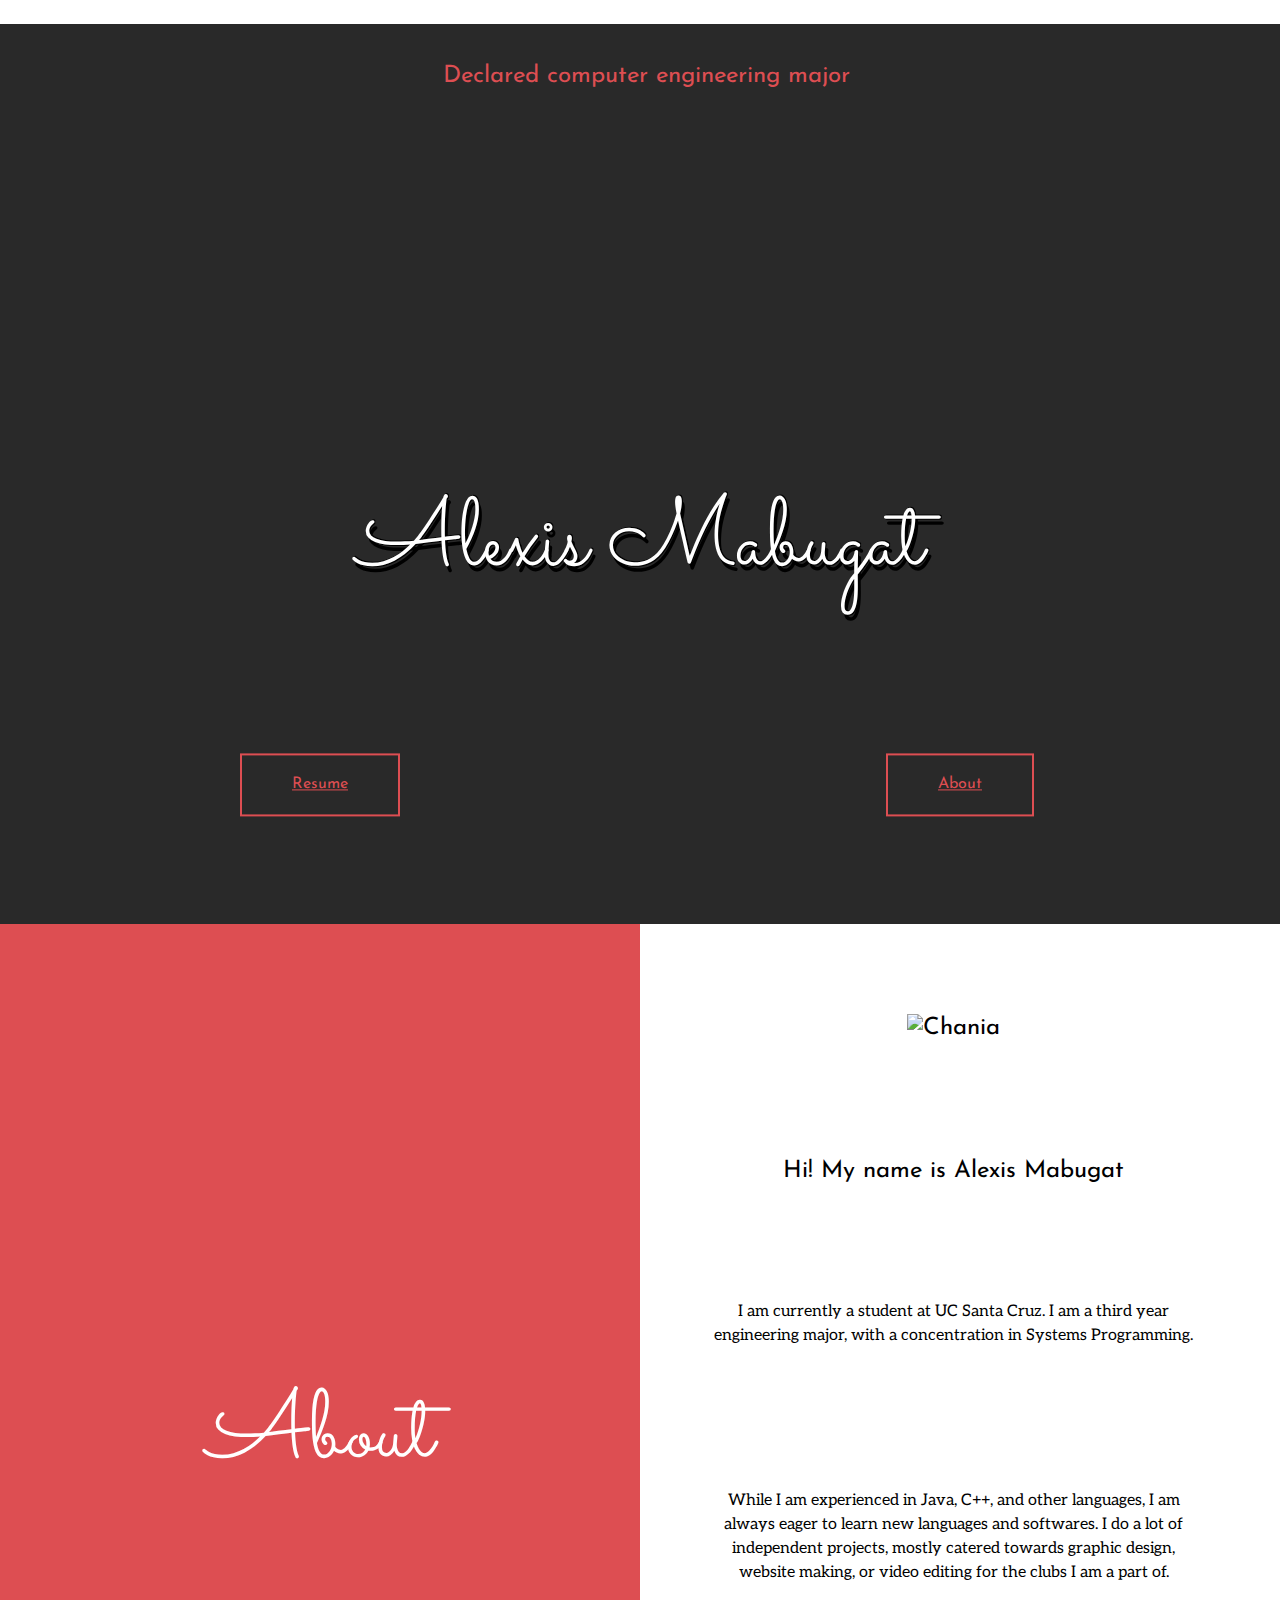
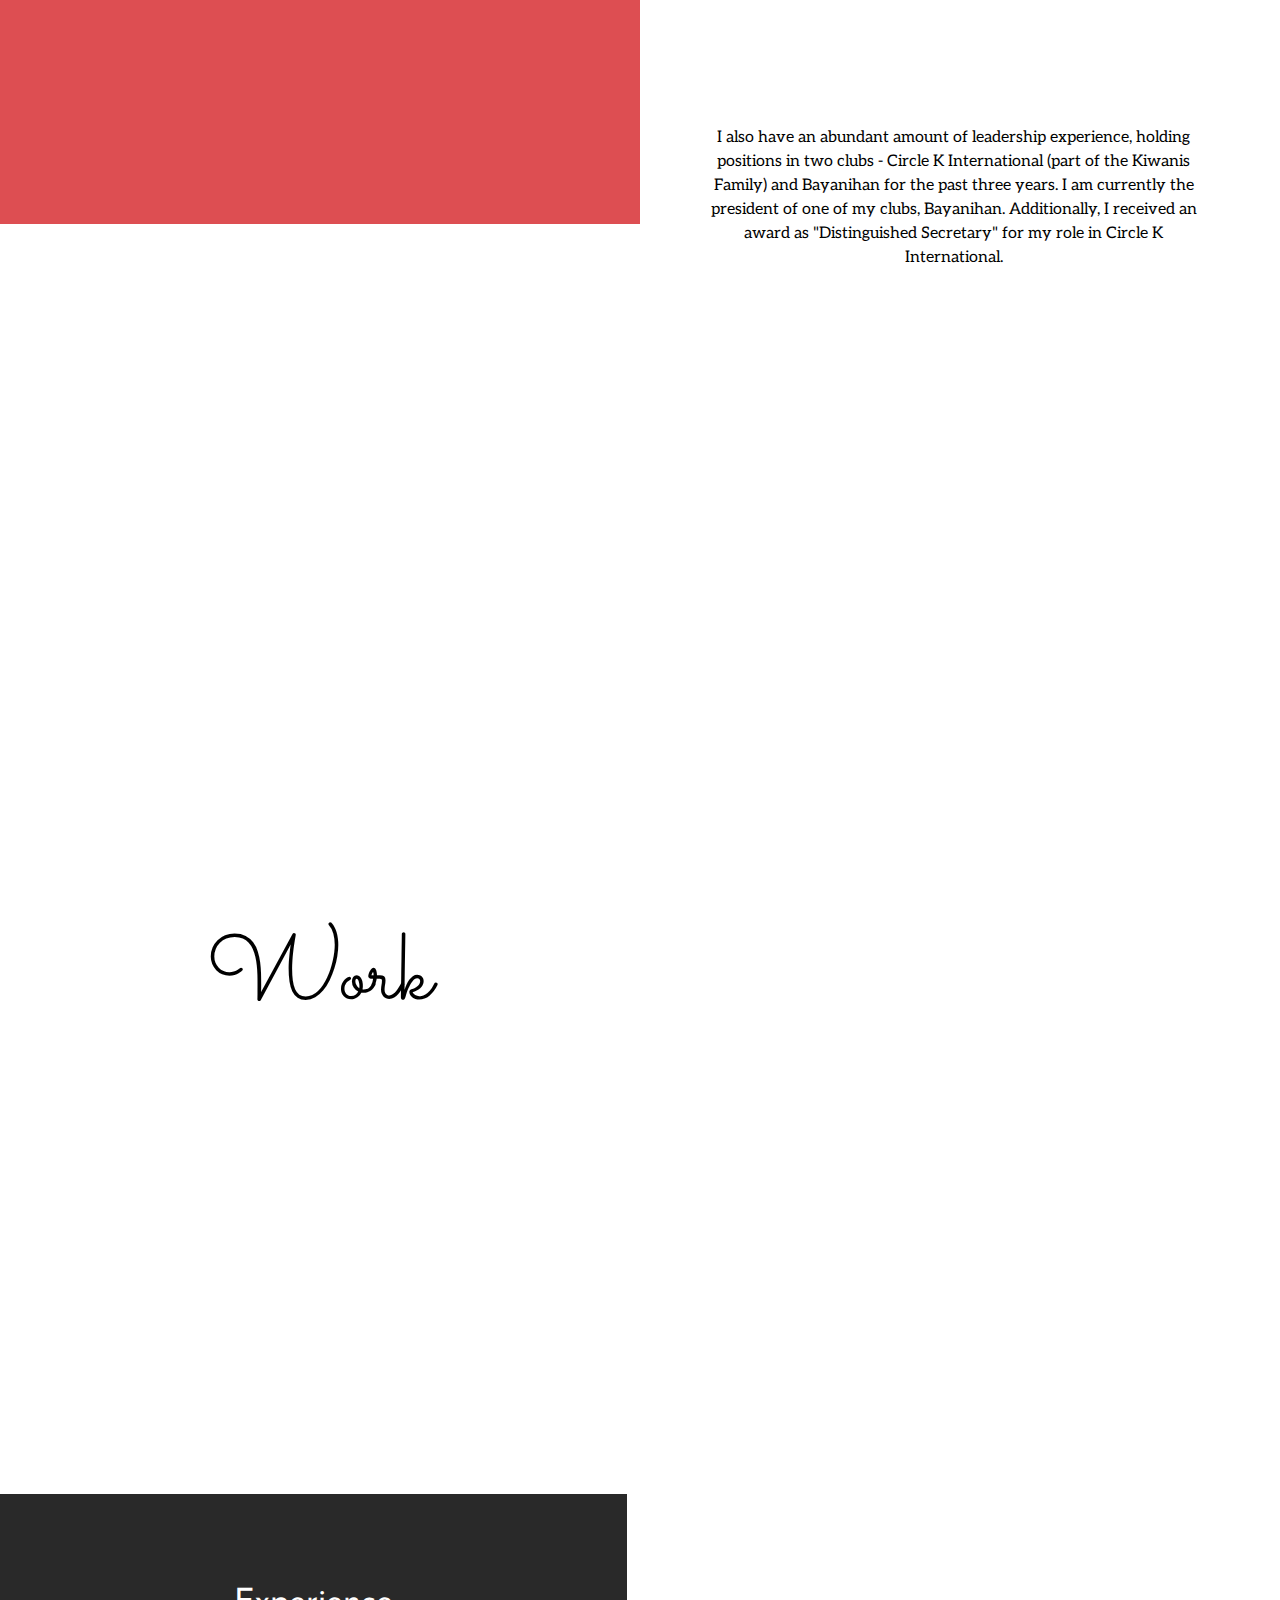
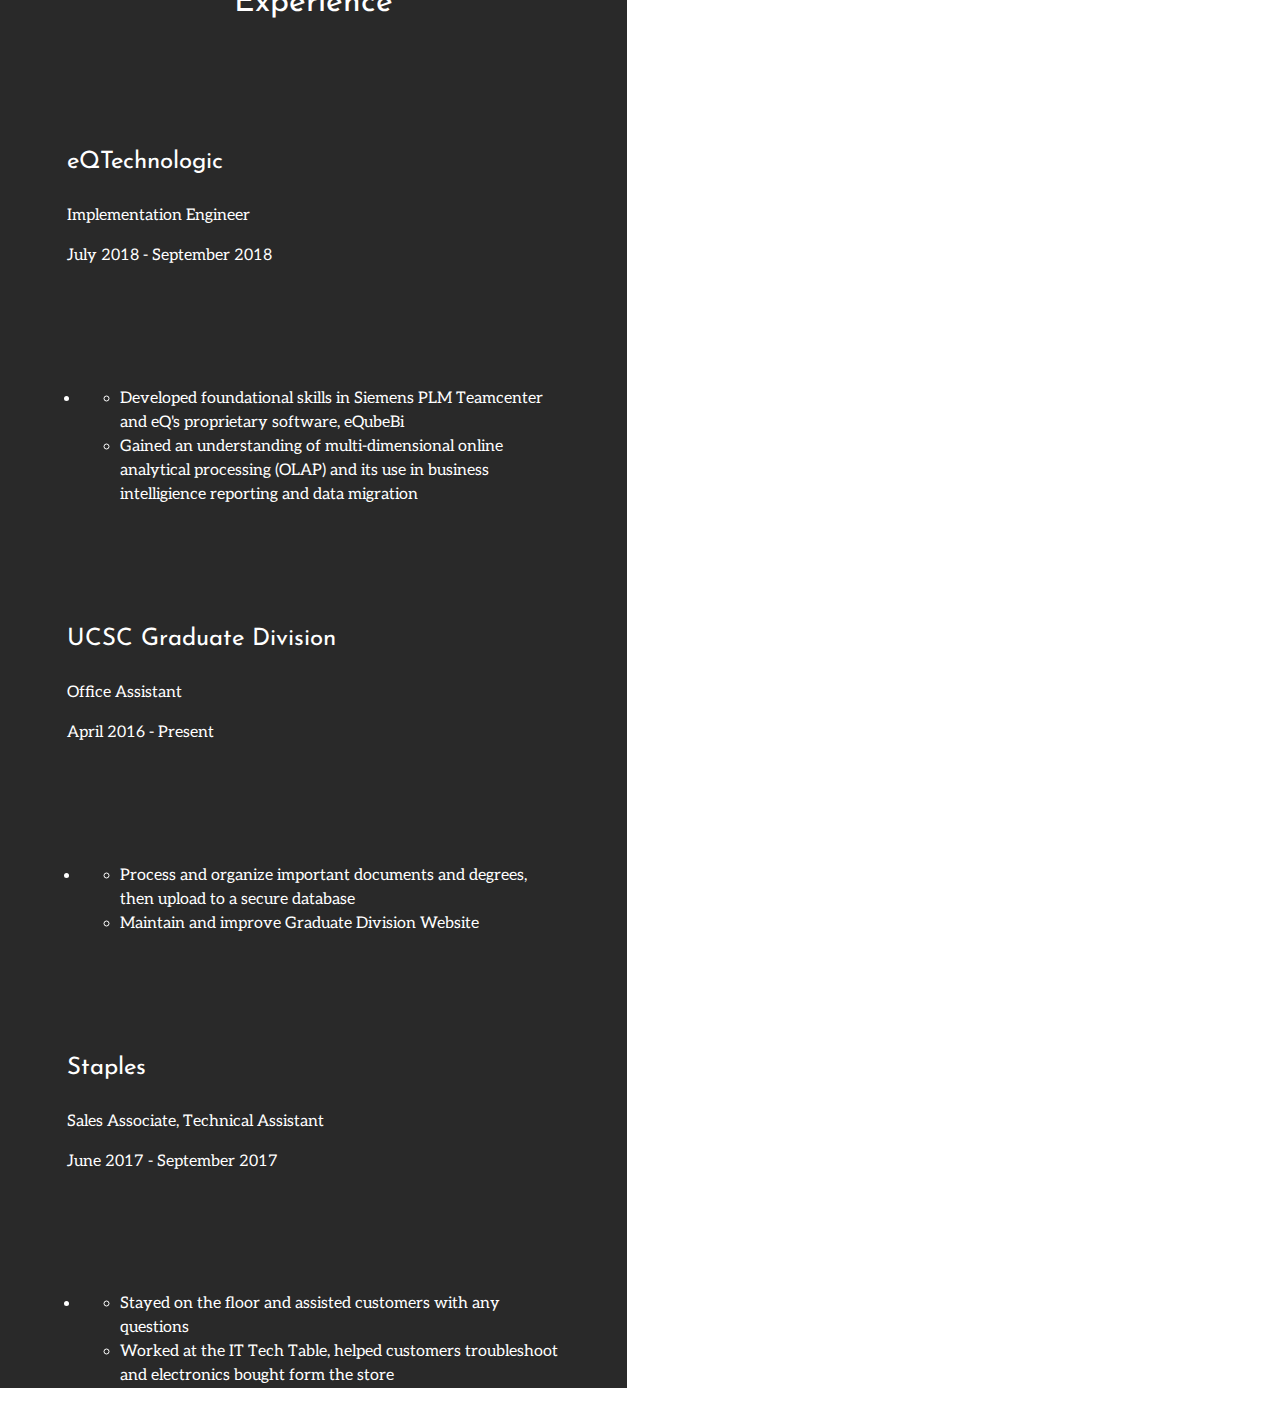
==== index.html @ 1d9c377d "Work Section" ====
<!DOCTYPE html>
<html lang="en">
    
    <head>
        <title>Alexis Mabugat</title>
        <meta charset="utf-8">
        <meta name="viewport" content="width=device-width, initial-scale=1">
        
<!--Bootstrap CDN        -->
        <link rel="stylesheet" href="https://maxcdn.bootstrapcdn.com/bootstrap/4.0.0-beta.2/css/bootstrap.min.css" integrity="sha384-PsH8R72JQ3SOdhVi3uxftmaW6Vc51MKb0q5P2rRUpPvrszuE4W1povHYgTpBfshb" crossorigin="anonymous">
        
        <link rel = "stylesheet" type = "text/css" href="stylesheet.css">
        
        <script src="https://maxcdn.bootstrapcdn.com/bootstrap/4.0.0-beta.2/js/bootstrap.min.js" integrity="sha384-alpBpkh1PFOepccYVYDB4do5UnbKysX5WZXm3XxPqe5iKTfUKjNkCk9SaVuEZflJ" crossorigin="anonymous"></script>
        
    </head>
    
    <body>
  
<!--HEADER-->
    <section class = "landing">
        <div id = "header">
            <p id = "nameTitle">Alexis Mabugat</p>
            <p id = "titleSubtext"> Declared computer engineering major </p>
        </div>
         
        <div class="container">
            <div class="row">
              <div class="fix1">
                <a href="#" class="button" id="button-4">Resume</a>
              </div>
              <div class="fix2">
                <a href="#" class="button" id="button-4">About</a>
              </div>
            </div>   
        </div>    
    </section>
        
<!--ABOUT SECTION-->
        
        <div class="wrapper cf">
            <div class = "row">
                <div class = "column-md-6 sidebar">
                    <p id = "aboutText">About</p>
                </div>
                <div class = "column-md-6 content">
                    <div class = "row" style = "text-align: center">
                        <div class = "col-xs-12">
                            <img class="img-fluid" src="https://www.cesarsway.com/sites/newcesarsway/files/styles/large_article_preview/public/Natural-Dog-Law-2-To-dogs%2C-energy-is-everything.jpg?itok=Z-ujUOUr" id = "aboutLine" alt="Chania">
                            <p id = "aboutLine">Hi! My name is Alexis Mabugat</p>
                            <p id = "aboutDesc">I am currently a student at UC Santa Cruz. I am a third year engineering major, with a concentration in Systems Programming. 
                            </p>
                            <br>
                            <p id = "aboutDesc"> While I am experienced in Java, C++, and other languages, I am always eager to learn new languages and softwares. I do a lot of independent projects, mostly catered towards graphic design, website making, or video editing for the clubs I am a part of.</p>
                            <br>
                            <p id = "aboutDesc" style = "padding-bottom: 20vh;"> I also have an abundant amount of leadership experience, holding positions in two clubs - Circle K International (part of the Kiwanis Family) and Bayanihan for the past three years. I am currently the president of one of my clubs, Bayanihan. Additionally, I received an award as "Distinguished Secretary" for my role in  Circle K International.
                        </div>        
                    
                    </div>
                </div>
            
            </div>
    </div>
        
<!--WORK-->
        <div class="wrapper cf">
            <div class = "row">
                <div class = "column-md-6 sidebar1">
                    <p id = "workText">Work</p>
                </div>
                <div class = "column-md-6 content1">
                    <div class = "row" style = "text-align: center">
                        <div class = "col-xs-12">
                            <p id = "workLine" style = "color: white;">Experience</p>
                            <div class = "row">
                                <div class = "col-md-6">
                                     <p id = "workJob" style = "color: white;">eQTechnologic
                                    </p>
                                    <p class = "font-italic" id = "workDetails" style = "color: white;">Implementation Engineer
                                    </p>
                                    <p class = "font-italic" id = "workDetails" style = "color: white;">July 2018 - September 2018
                                    </p>
                                
                                </div>
                                <div class = "col-md-6">
                                     <br>
                                    <ul class="list-unstyled" id = "workDesc" style = "color: white;">
                                      
                                      <li>
                                        <ul>
                                          <li>Developed foundational skills in Siemens PLM Teamcenter and eQ's proprietary software, eQubeBi</li>
                                          <li>Gained an understanding of multi-dimensional online analytical processing (OLAP) and its use in business intelligience reporting and data migration </li>
                                        </ul>
                                      </li>
                                      
                                    </ul>
                                    
                                </div>
                            </div>
                           <div class = "row">
                                <div class = "col-md-6">
                                     <p id = "workJob" style = "color: white;">UCSC Graduate Division
                                    </p>
                                    <p class = "font-italic" id = "workDetails" style = "color: white;">Office Assistant
                                    </p>
                                    <p class = "font-italic" id = "workDetails" style = "color: white;">April 2016 - Present
                                    </p>
                                
                                </div>
                                <div class = "col-md-6">
                                     <br>
                                    <ul class="list-unstyled" id = "workDesc" style = "color: white;">
                                      
                                      <li>
                                        <ul>
                                          <li>Process and organize important documents and degrees, then upload to a secure database</li>
                                          <li>Maintain and improve Graduate Division Website</li>
                                        </ul>
                                      </li>
                                      
                                    </ul>
                                    
                                </div>
                            </div>
                            
                            <div class = "row">
                                <div class = "col-md-6">
                                     <p id = "workJob" style = "color: white;">Staples
                                    </p>
                                    <p class = "font-italic" id = "workDetails" style = "color: white;">Sales Associate, Technical Assistant
                                    </p>
                                    <p class = "font-italic" id = "workDetails" style = "color: white;">June 2017 - September 2017
                                    </p>
                                
                                </div>
                                <div class = "col-md-6">
                                     <br>
                                    <ul class="list-unstyled" id = "workDesc" style = "color: white;">
                                      
                                      <li>
                                        <ul>
                                          <li>Stayed on the floor and assisted customers with any questions</li>
                                          <li>Worked at the IT Tech Table, helped customers troubleshoot and electronics bought form the store</li>
                                        </ul>
                                      </li>
                                      
                                    </ul>
                                    
                                </div>
                            </div>
                            
                        </div>        
                    
                    </div>
                </div>
            
            </div>
    </div>

        
<!--Bootstrap and Jquery CDN-->
        <script src="https://unpkg.com/scrollreveal/dist/scrollreveal.min.js"></script>
        <script src="https://code.jquery.com/jquery-3.2.1.slim.min.js" integrity="sha384-KJ3o2DKtIkvYIK3UENzmM7KCkRr/rE9/Qpg6aAZGJwFDMVNA/GpGFF93hXpG5KkN" crossorigin="anonymous"></script>
        <script src="https://cdnjs.cloudflare.com/ajax/libs/popper.js/1.12.3/umd/popper.min.js" integrity="sha384-vFJXuSJphROIrBnz7yo7oB41mKfc8JzQZiCq4NCceLEaO4IHwicKwpJf9c9IpFgh" crossorigin="anonymous"></script>
        <script src="https://maxcdn.bootstrapcdn.com/bootstrap/4.0.0-beta.2/js/bootstrap.min.js" integrity="sha384-alpBpkh1PFOepccYVYDB4do5UnbKysX5WZXm3XxPqe5iKTfUKjNkCk9SaVuEZflJ" crossorigin="anonymous"></script>
        <script src="script.js" type="text/javascript"></script>
        <script src="exper.js"></script>
    
        
    </body>
</html>
---- stylesheet.css ----
@import url('https://fonts.googleapis.com/css?family=Josefin+Sans:600');
@import url('https://fonts.googleapis.com/css?family=Sacramento');
@import url('https://fonts.googleapis.com/css?family=Slabo+27px');
@import url('https://fonts.googleapis.com/css?family=Aleo');
@import url('https://fonts.googleapis.com/css?family=Aleo:400i');


html, body {
  height: 100%;
  margin: 0;
    box-sizing: border-box;
}

.landing{
    margin:0;
    font-family: 'Sacramento', cursive;
    font-size: 6rem;
    background-color: #292929;
    height: 100%;
    width: 100%;
    text-align: center;
}


#nameTitle{
    color:white;
    position:absolute;
    top: 50%;
    left:50%;
    transform: translate(-50%,-50%);
    text-shadow: 0px 0px 0 #000,
    1px -1px 0 #000,
    3px 6px  #000,
    1px 1px  #000;  
}

#titleSubtext{
    color: 	#DD4E52;
    font-family: 'Josefin Sans', sans-serif;
    font-size: 1.5rem;
    padding-top: 3%;
    padding-left: 1%;
}

.button{
    
    display: inline-block;
    padding: 20px 50px;
    margin: 20px 0;
    position: relative;
    color: #ecf0f1;
    font-family: 'Josefin Sans', sans-serif;
    font-size: 1rem;
}

#button-4{
    border: 2px solid #DD4E52;
    color: #DD4E52;
    overflow: hidden;
    -webkit-transition: all 0.3s ease-in-out;
    -o-transition: all 0.3s ease-in-out;
    transition: all 0.3s ease-in-out;
     position:absolute;
    top: 100%;
    left:50%;
    transform: translate(-50%,-50%);
}

#button-4:before, #button-4:after{
    content: "";
    position: absolute;
    width: 100%;
    height: 0;
    left: 0;
    top: 50%;
    z-index: -1;
    background-color: #DD4E52;
    -webkit-transition: all 0.3s ease-in-out;
    -o-transition: all 0.3s ease-in-out;
    transition: all 0.3s ease-in-out;
}

#button-4:after{
    top: auto;
    bottom: 50%;
}

#button-4:hover{
    color: #ecf0f1;
    border: 2px solid white;
    text-decoration-line: none;
}

#button-4:hover:before{
    height: 50%;
}

#button-4:hover:after{
    height: 50%;
}

.fix1{
   position:absolute;
    top: 85%;
    left:25%;
    transform: translate(-50%,-50%);
}

.fix2{
   position:absolute;
    top: 85%;
    left:75%;
    transform: translate(-50%,-50%);
}

.leftcol {
   overflow:hidden;
/*    height: 100vh;*/
    height: 100px;
    position: sticky;
    top:0;
    
}

.rightcol {
   height: 100vh;
}

.sticky {
    position: fixed;
    top:0;
}


.pcc_bg{

    background-color: #DD4E52;
/*
    background-size: cover;
    background-position: center;
    background-repeat: no-repeat;
*/
    
}


/* apply a natural box layout model to all elements, but allowing components to change */
*, *:before, *:after {
  box-sizing: inherit;
}
body {
  background-color: white;
  line-height: 1.2;
}
/**
 * For modern browsers
 * 1. The space content is one way to avoid an Opera bug when the
 *    contenteditable attribute is included anywhere else in the document.
 *    Otherwise it causes space to appear at the top and bottom of elements
 *    that are clearfixed.
 * 2. The use of `table` rather than `block` is only necessary if using
 *    `:before` to contain the top-margins of child elements.
 */
.cf:before,
.cf:after {
    content: " "; /* 1 */
    display: table; /* 2 */
}

.cf:after {
    clear: both;
}

/**
 * For IE 6/7 only
 * Include this rule to trigger hasLayout and contain floats.
 */
.cf {
    *zoom: 1;
}
.wrapper {
/*  width: 100%;*/
/*  max-width: 600px;*/
  margin-right: auto;
  margin-left: auto;
/*  margin-top: 60px;*/
/*  margin-bottom: 200px;*/
}
.content {
  padding: 0px 40px 0px 40px;
  width: 49%;
}

.content1 {
  padding: 0 40px;
  width: 49%;
  background-color:  #292929;
}

.sidebar {
/*  padding: 20px;*/
    height:100vh;
  width: 50%;
  background-color: #DD4E52;
  color: white;
}

.sidebar1 {
/*  padding: 20px;*/
    height:100vh;
  width: 50%;
  background-color: white;
  color: white;
}

#aboutText{
/*    transform: translate(0%,500%);*/
    padding-top: 40vh;
    text-align: center;
     font-family: 'Sacramento', cursive;
    font-size: 6rem;
}

#aboutLine{
/*    transform: translate(0%,500%);*/
    padding-top: 10vh;
    padding-left: 3vh;
    padding-right: 3vh;
    text-align: center;
    font-family: 'Josefin Sans', sans-serif;
    font-size: 1.5rem; 
}

#aboutDesc{
    font-family: 'Aleo', serif;
    font-size: 1rem; 
    padding-top: 10vh;
    padding-left: 3vh;
    padding-right: 3vh;
    line-height: 1.5;
}

#workText{
/*    transform: translate(0%,500%);*/
    padding-top: 40vh;
    text-align: center;
     font-family: 'Sacramento', cursive;
    font-size: 6rem;
    color:black;
}

#workJob{
    font-family: 'Josefin Sans', sans-serif;
    font-size: 1.5rem; 
    padding-top: 10vh;
    padding-left: 3vh;
    padding-right: 3vh;
    line-height: 1.5;
    text-align: left;
}

#workLine{
/*    transform: translate(0%,500%);*/
    padding-top: 10vh;
    padding-left: 3vh;
    padding-right: 3vh;
    text-align: center;
    font-family: 'Josefin Sans', sans-serif;
    font-size: 2rem; 
}

#workDetails{
    font-family: 'Aleo', serif;
    padding-left: 3vh;
    font-size: 1rem; 
/*    padding-left: 3vh;*/
    padding-right: 3vh;
    line-height: 1.5;
    text-align: left;
}
#workDesc{
    font-family: 'Aleo', serif;
    padding-top: 7.5vh;
    font-size: 1rem; 
/*    padding-left: 3vh;*/
    padding-right: 3vh;
    line-height: 1.5;
    text-align: left;
}

.content,
.sidebar {
  float: left;
}


/* The sticky */
.sidebar {
  position: -webkit-sticky;
  position: sticky;
  top: 0;
}

.sidebar1 {
  position: -webkit-sticky;
  position: sticky;
  top: 0;
}
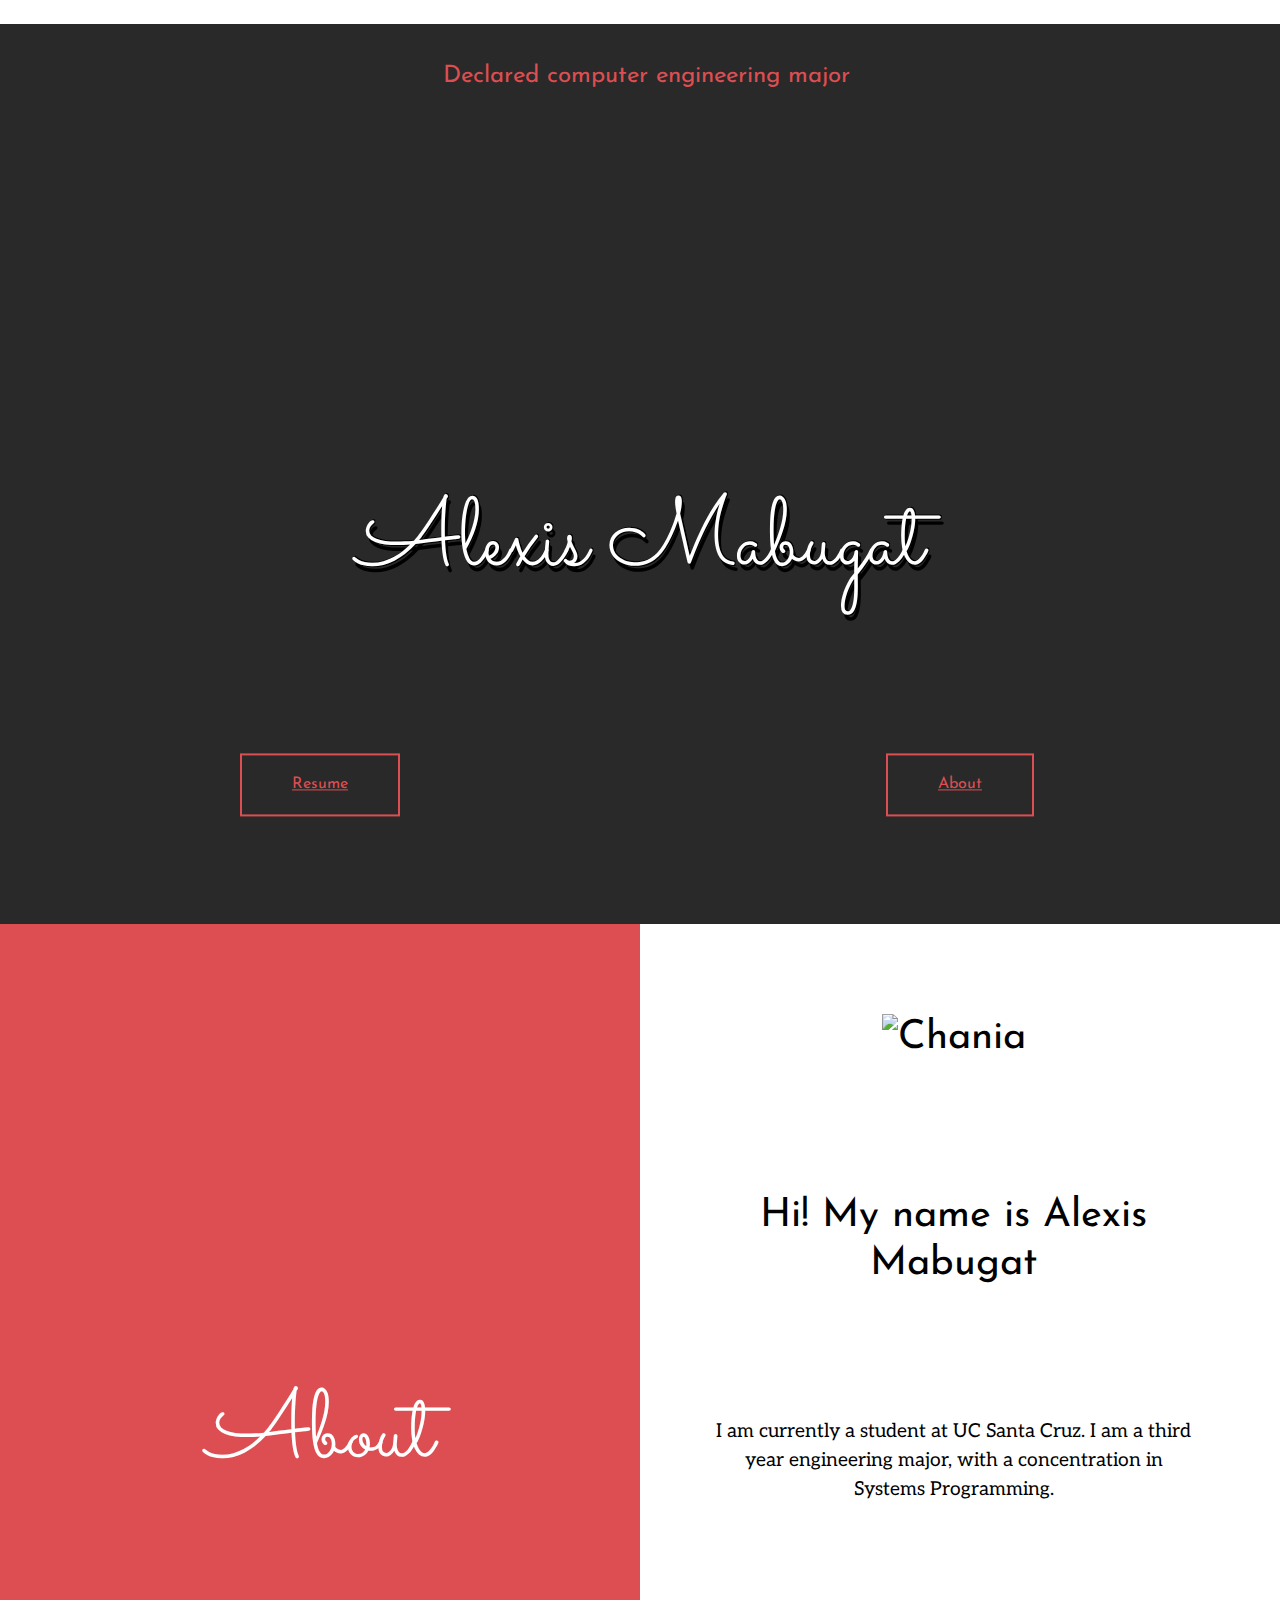
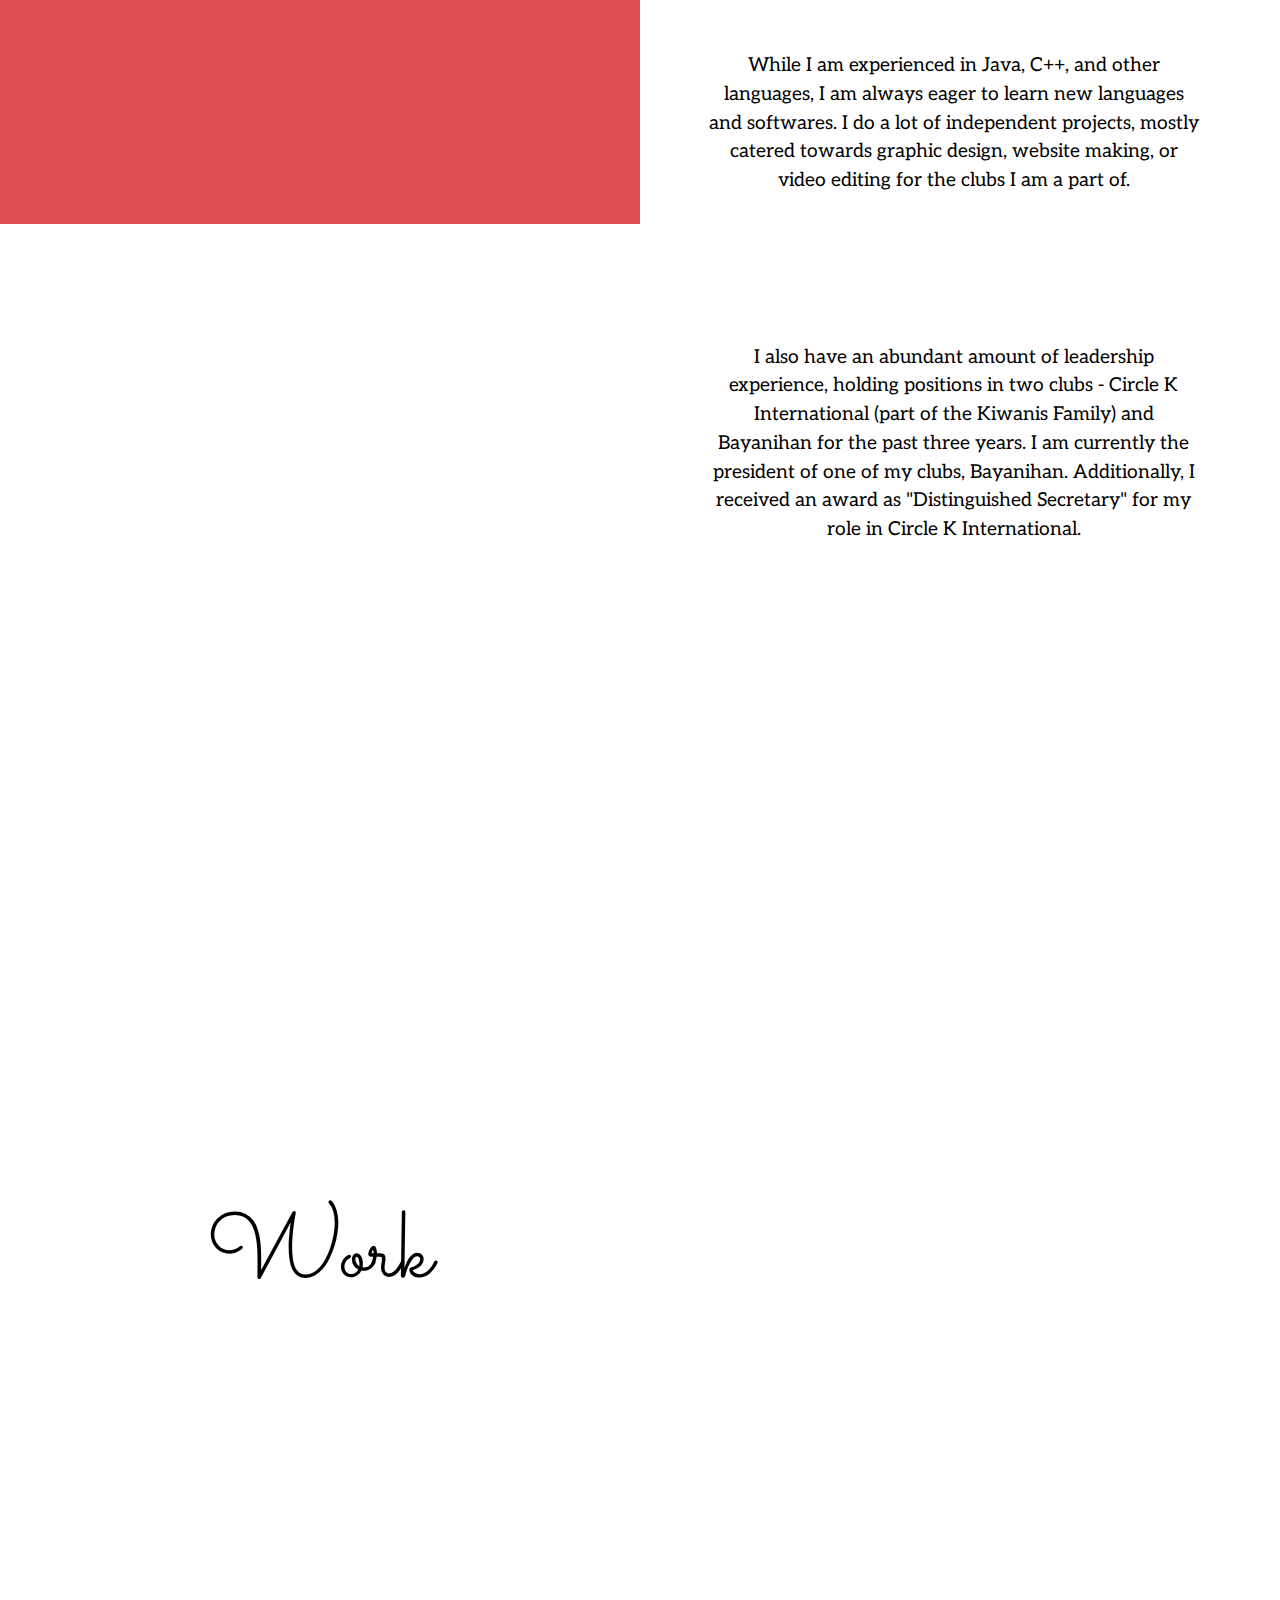
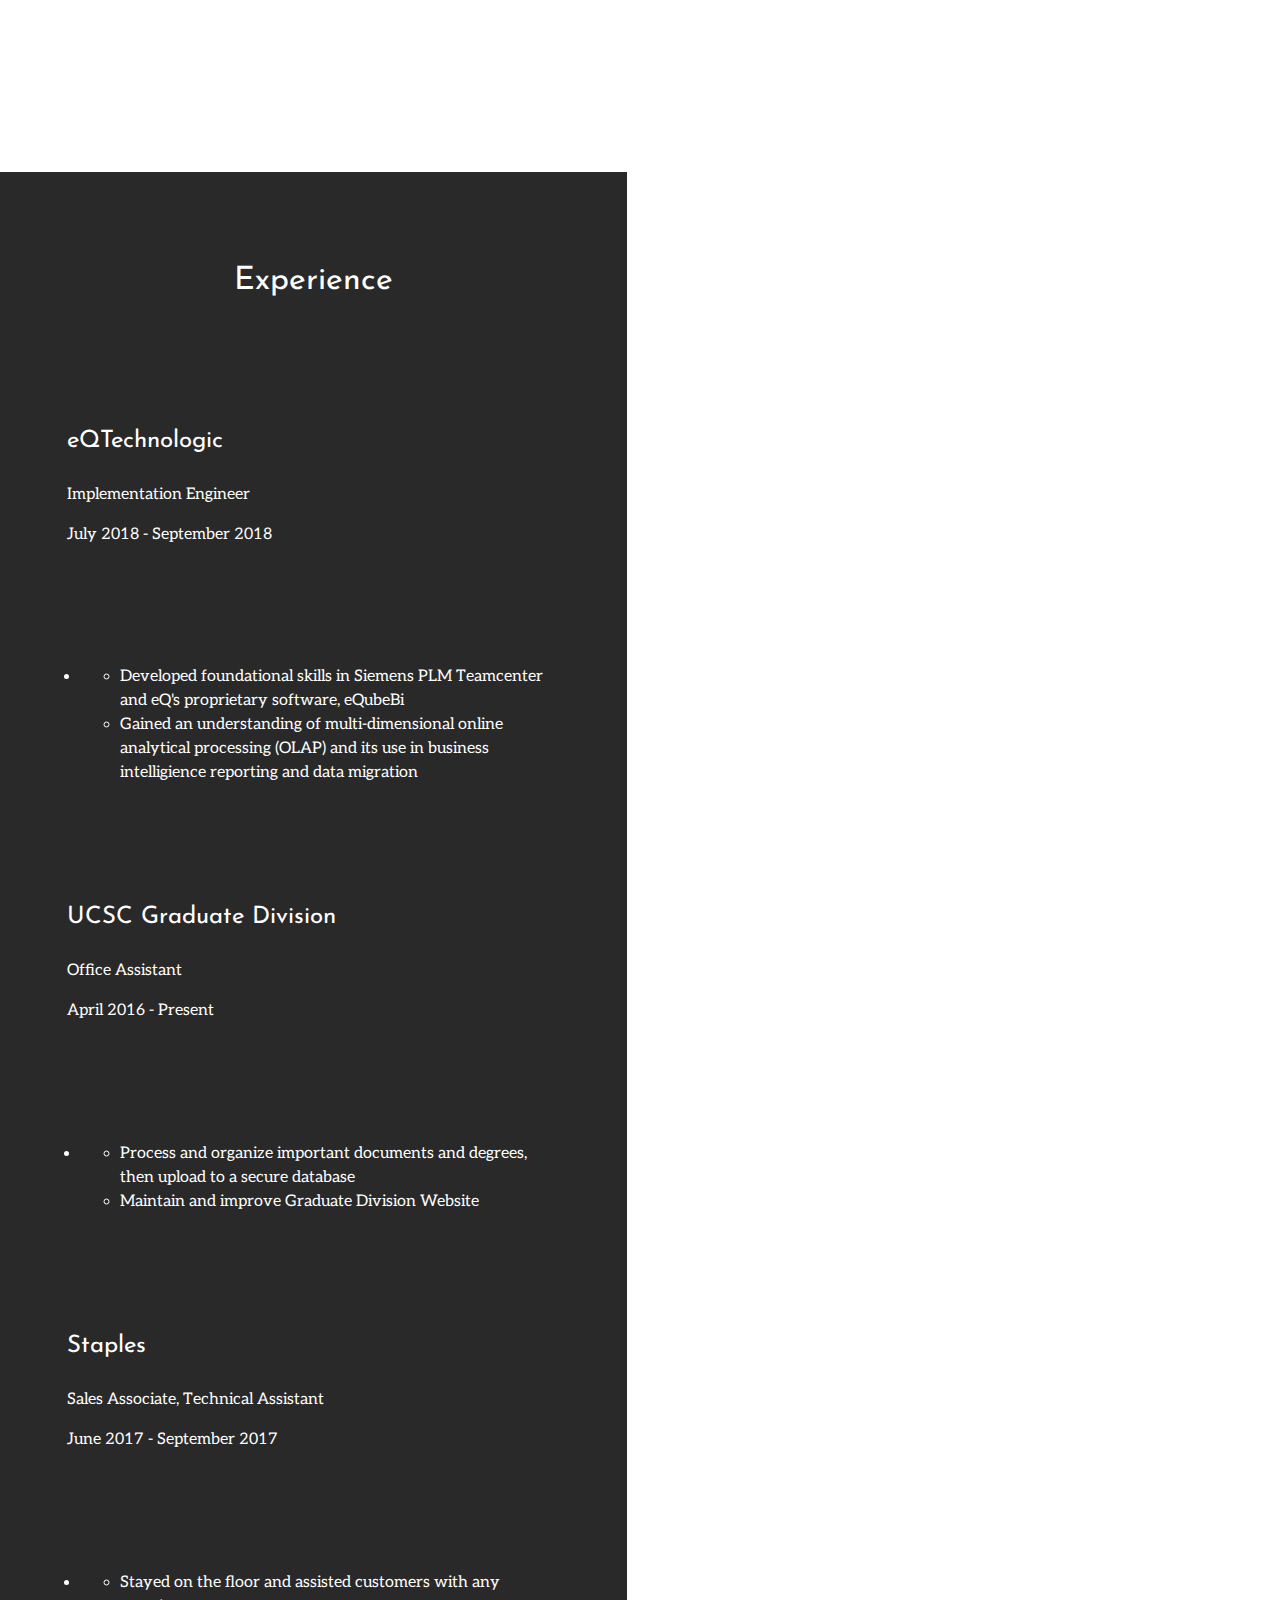
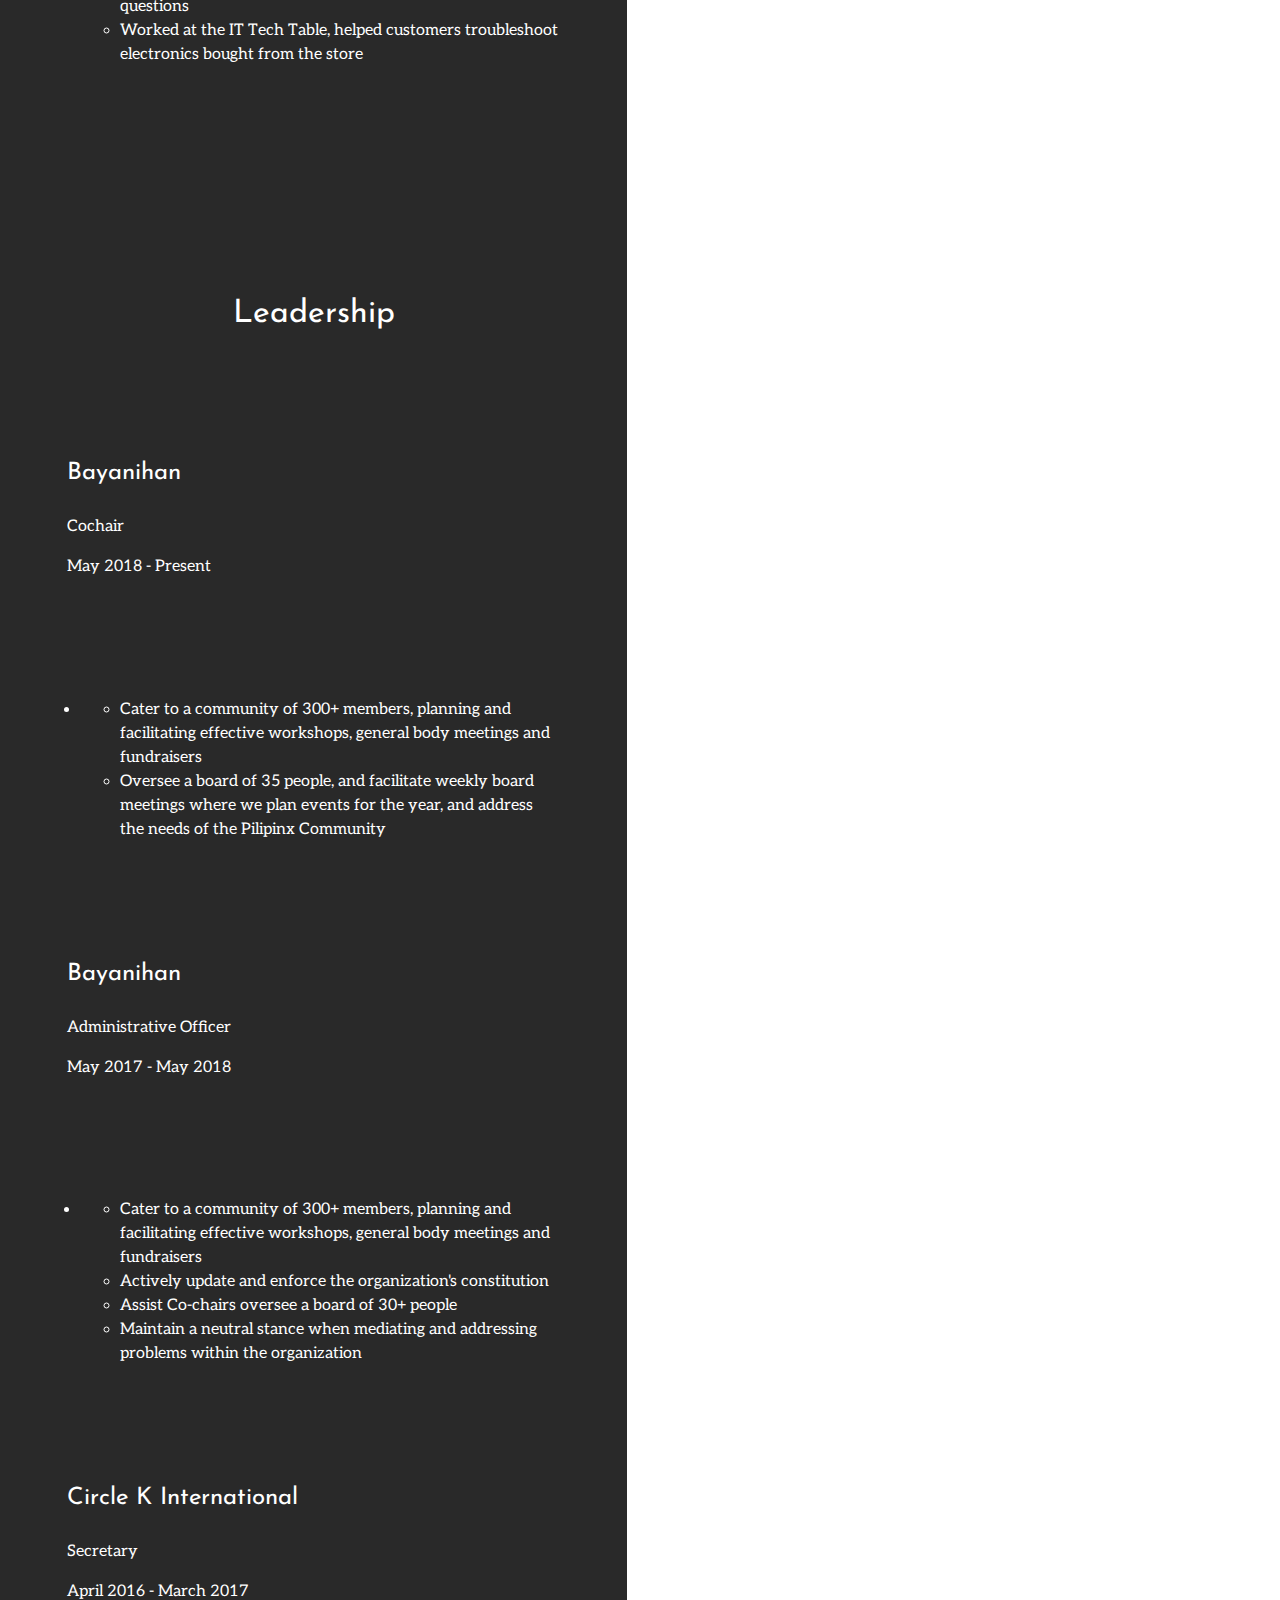
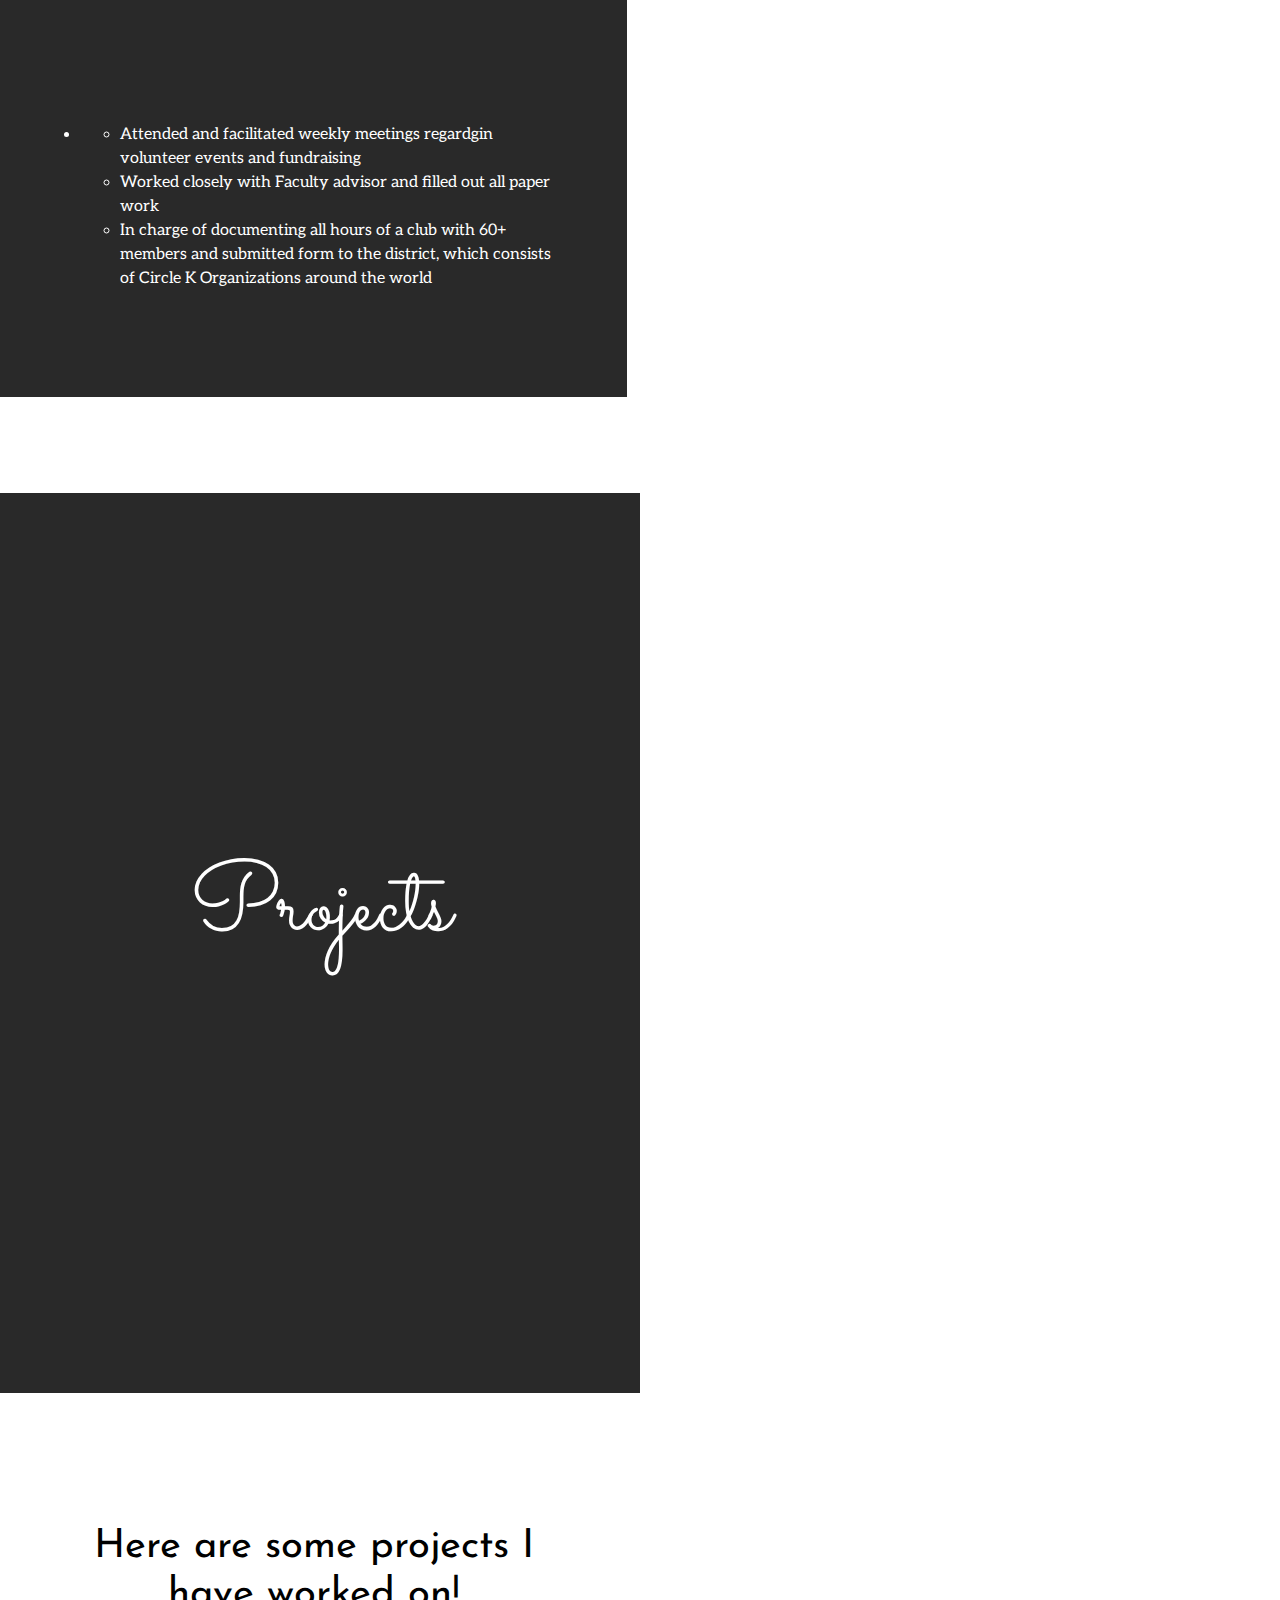
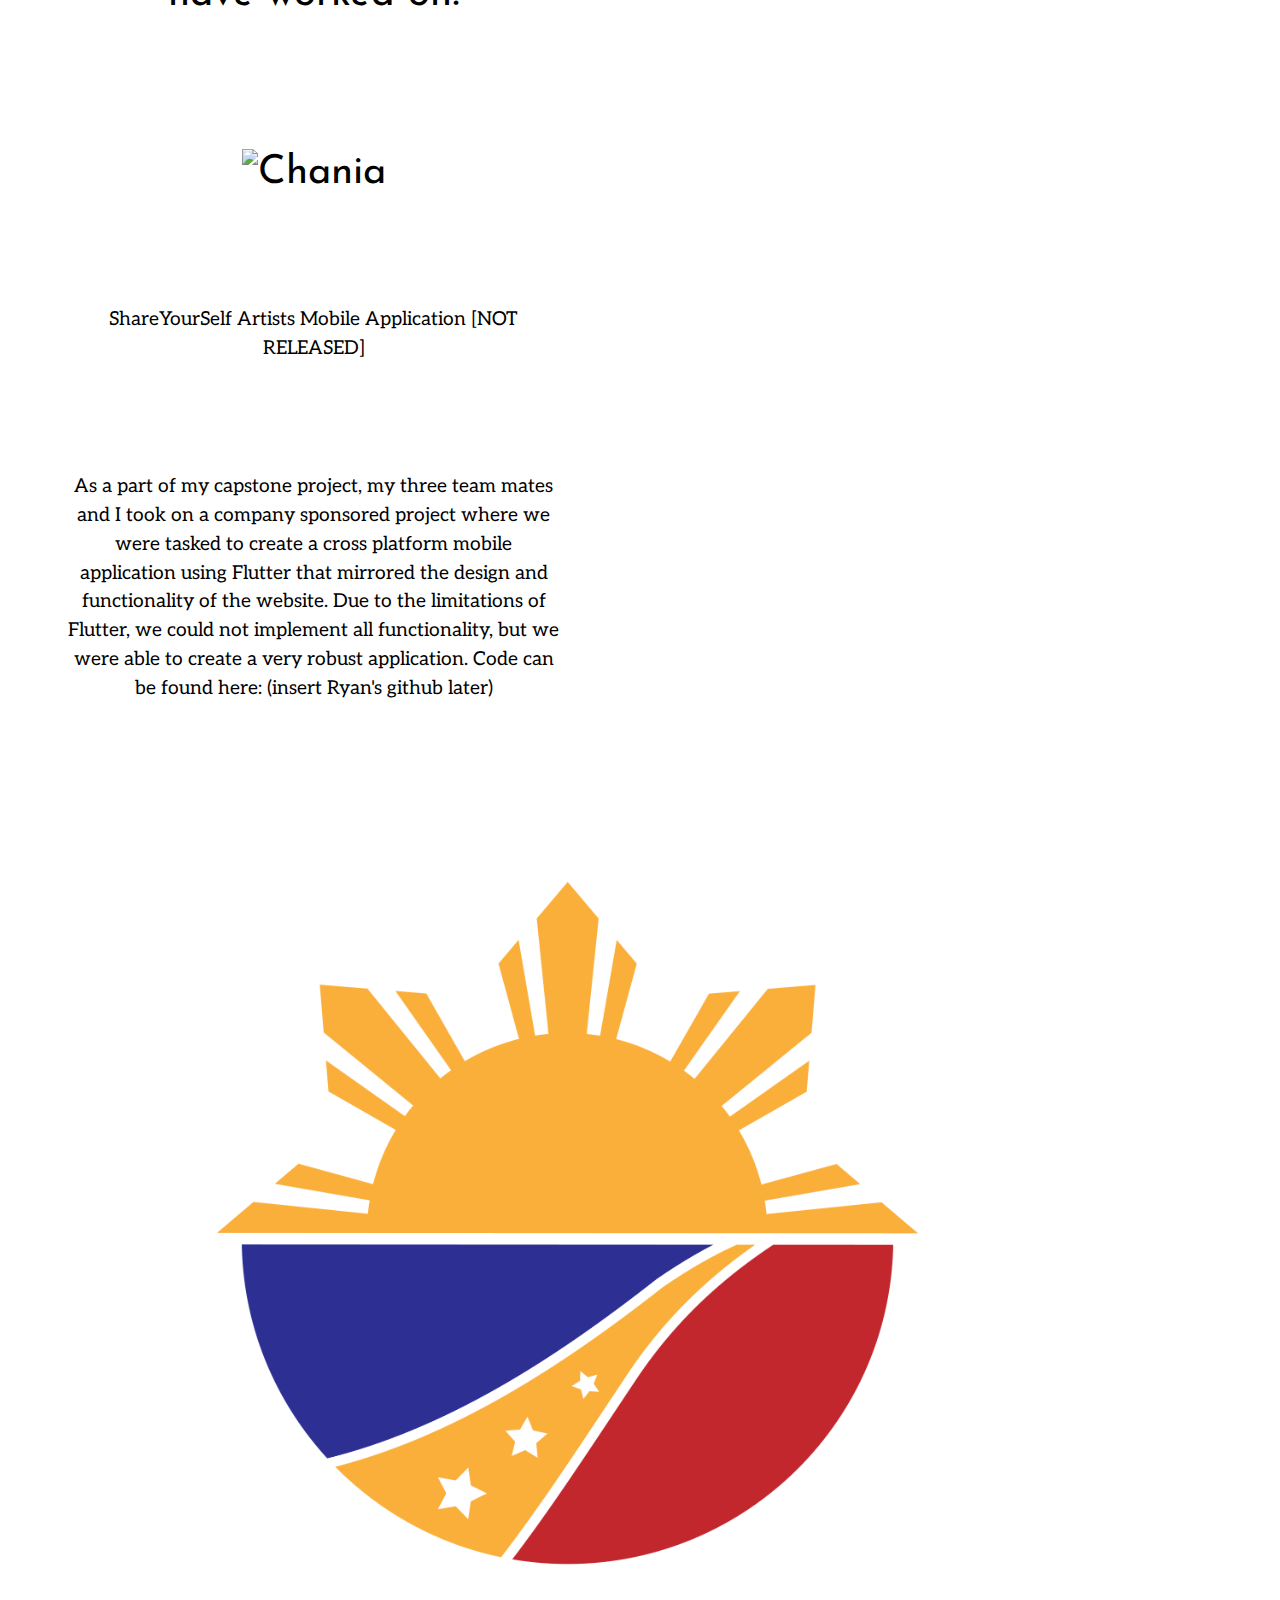
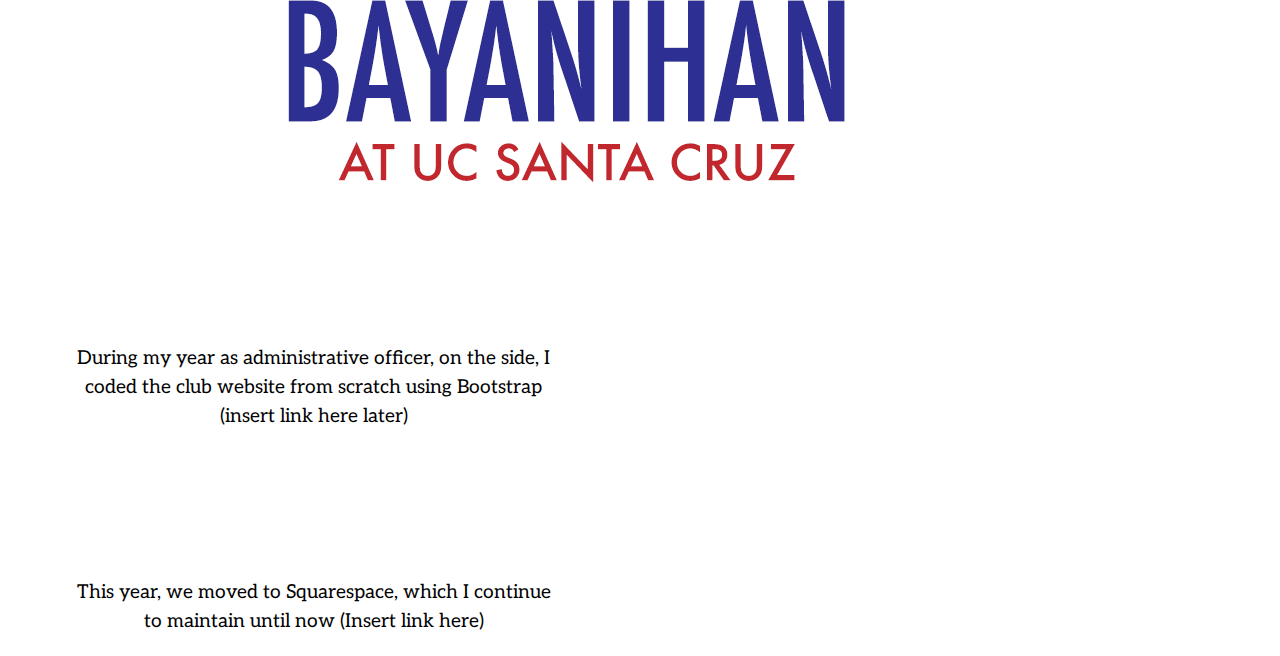
==== commit 3cf1ba02: "Quick fix" ====
--- a/index.html
+++ b/index.html
@@ -123,24 +123,106 @@
                                 </div>
                             </div>
                             
+                            <div class = "row" style = "padding-bottom: 10vh;">
+                                <div class = "col-md-6">
+                                     <p id = "workJob" style = "color: white;">Staples
+                                    </p>
+                                    <p class = "font-italic" id = "workDetails" style = "color: white;">Sales Associate, Technical Assistant
+                                    </p>
+                                    <p class = "font-italic" id = "workDetails" style = "color: white;">June 2017 - September 2017
+                                    </p>
+                                
+                                </div>
+                                <div class = "col-md-6">
+                                     <br>
+                                    <ul class="list-unstyled" id = "workDesc" style = "color: white;">
+                                      
+                                      <li>
+                                        <ul>
+                                          <li>Stayed on the floor and assisted customers with any questions</li>
+                                          <li>Worked at the IT Tech Table, helped customers troubleshoot electronics bought from the store</li>
+                                        </ul>
+                                      </li>
+                                      
+                                    </ul>
+                                    
+                                </div>
+                            </div>
+                            
+                            <p id = "workLine" style = "color: white;">Leadership</p>
                             <div class = "row">
                                 <div class = "col-md-6">
-                                     <p id = "workJob" style = "color: white;">Staples
-                                    </p>
-                                    <p class = "font-italic" id = "workDetails" style = "color: white;">Sales Associate, Technical Assistant
-                                    </p>
-                                    <p class = "font-italic" id = "workDetails" style = "color: white;">June 2017 - September 2017
-                                    </p>
-                                
-                                </div>
-                                <div class = "col-md-6">
-                                     <br>
-                                    <ul class="list-unstyled" id = "workDesc" style = "color: white;">
-                                      
-                                      <li>
-                                        <ul>
-                                          <li>Stayed on the floor and assisted customers with any questions</li>
-                                          <li>Worked at the IT Tech Table, helped customers troubleshoot and electronics bought form the store</li>
+                                     <p id = "workJob" style = "color: white;">Bayanihan
+                                    </p>
+                                    <p class = "font-italic" id = "workDetails" style = "color: white;">Cochair
+                                    </p>
+                                    <p class = "font-italic" id = "workDetails" style = "color: white;">May 2018 - Present
+                                    </p>
+                                
+                                </div>
+                                <div class = "col-md-6">
+                                     <br>
+                                    <ul class="list-unstyled" id = "workDesc" style = "color: white;">
+                                      
+                                      <li>
+                                        <ul>
+                                          <li>Cater to a community of 300+ members, planning and facilitating effective workshops, general body meetings and fundraisers</li>
+                                          <li>Oversee a board of 35 people, and facilitate weekly board meetings where we plan events for the year, and address the needs of the Pilipinx Community </li>
+                                        </ul>
+                                      </li>
+                                      
+                                    </ul>
+                                    
+                                </div>
+                            </div>
+                            
+                            <div class = "row">
+                                <div class = "col-md-6">
+                                     <p id = "workJob" style = "color: white;">Bayanihan
+                                    </p>
+                                    <p class = "font-italic" id = "workDetails" style = "color: white;">Administrative Officer
+                                    </p>
+                                    <p class = "font-italic" id = "workDetails" style = "color: white;">May 2017 - May 2018
+                                    </p>
+                                
+                                </div>
+                                <div class = "col-md-6">
+                                     <br>
+                                    <ul class="list-unstyled" id = "workDesc" style = "color: white;">
+                                      
+                                      <li>
+                                        <ul>
+                                          <li>Cater to a community of 300+ members, planning and facilitating effective workshops, general body meetings and fundraisers</li>
+                                          <li>Actively update and enforce the organization's constitution </li>
+                                          <li>Assist Co-chairs oversee a board of 30+ people </li>
+                                          <li>Maintain a neutral stance when mediating and addressing problems within the organization </li>
+                                        </ul>
+                                      </li>
+                                      
+                                    </ul>
+                                    
+                                </div>
+                            </div>
+                            
+                            <div class = "row" style = "padding-bottom: 10vh;">
+                                <div class = "col-md-6">
+                                     <p id = "workJob" style = "color: white;">Circle K International
+                                    </p>
+                                    <p class = "font-italic" id = "workDetails" style = "color: white;">Secretary
+                                    </p>
+                                    <p class = "font-italic" id = "workDetails" style = "color: white;">April 2016 - March 2017
+                                    </p>
+                                
+                                </div>
+                                <div class = "col-md-6">
+                                     <br>
+                                    <ul class="list-unstyled" id = "workDesc" style = "color: white;">
+                                      
+                                      <li>
+                                        <ul>
+                                          <li>Attended and facilitated weekly meetings regardgin volunteer events and fundraising</li>
+                                          <li>Worked closely with Faculty advisor and filled out all paper work</li>
+                                          <li>In charge of documenting all hours of a club with 60+ members and submitted form to the district, which consists of Circle K Organizations around the world </li>
                                         </ul>
                                       </li>
                                       
@@ -156,7 +238,37 @@
             
             </div>
     </div>
-
+        
+<!--Projects-->
+        
+    <div class="wrapper cf">
+            <div class = "row">
+                <div class = "column-md-6 sidebar2">
+                    <p id = "projectText">Projects</p>
+                </div>
+                <div class = "column-md-6 content2">
+                    <div class = "row" style = "text-align: center">
+                        <div class = "col-xs-12">
+                            <p id = "aboutLine">Here are some projects I have worked on!</p>
+                            <img class="img-fluid" src="https://www.shareyourselfartists.com/static/images/logo.png" id = "aboutLine" alt="Chania">
+                            <p id = "aboutDesc">ShareYourSelf Artists Mobile Application [NOT RELEASED] 
+                            </p>
+                            <p id = "aboutDesc">As a part of my capstone project, my three team mates and I took on a company sponsored project where we were tasked to create a cross platform mobile application using Flutter that mirrored the design and functionality of the website. Due to the limitations of Flutter, we could not implement all functionality, but we were able to create a very robust application. Code can be found here: (insert Ryan's github later)
+                            </p>
+                            <br>
+                            <img class="img-fluid" src="Stuff/logo.png" id = "aboutLine" alt="Chania">
+                            <p id = "aboutDesc"> During my year as administrative officer, on the side, I coded the club website from scratch using Bootstrap (insert link here later)</p>
+                            <br>
+                            <p id = "aboutDesc"> This year, we moved to Squarespace, which I continue to maintain until now (Insert link here)</p>
+                            
+                        </div>        
+                    
+                    </div>
+                </div>
+            
+            </div>
+    </div>
+        
         
 <!--Bootstrap and Jquery CDN-->
         <script src="https://unpkg.com/scrollreveal/dist/scrollreveal.min.js"></script>
--- a/stylesheet.css
+++ b/stylesheet.css
@@ -197,6 +197,12 @@
   background-color:  #292929;
 }
 
+.content2 {
+  padding: 0 40px;
+  width: 49%;
+  background-color:  white;
+}
+
 .sidebar {
 /*  padding: 20px;*/
     height:100vh;
@@ -213,6 +219,14 @@
   color: white;
 }
 
+.sidebar2 {
+/*  padding: 20px;*/
+    height:100vh;
+  width: 50%;
+  background-color:  #292929;
+/*  color: white;*/
+}
+
 #aboutText{
 /*    transform: translate(0%,500%);*/
     padding-top: 40vh;
@@ -228,12 +242,12 @@
     padding-right: 3vh;
     text-align: center;
     font-family: 'Josefin Sans', sans-serif;
-    font-size: 1.5rem; 
+    font-size: 2.5rem; 
 }
 
 #aboutDesc{
     font-family: 'Aleo', serif;
-    font-size: 1rem; 
+    font-size: 1.2rem; 
     padding-top: 10vh;
     padding-left: 3vh;
     padding-right: 3vh;
@@ -288,6 +302,15 @@
     text-align: left;
 }
 
+#projectText{
+/*    transform: translate(0%,500%);*/
+    padding-top: 40vh;
+    text-align: center;
+     font-family: 'Sacramento', cursive;
+    font-size: 6rem;
+    color:white;
+}
+
 .content,
 .sidebar {
   float: left;
@@ -306,3 +329,9 @@
   position: sticky;
   top: 0;
 }
+
+.sidebar2 {
+  position: -webkit-sticky;
+  position: sticky;
+  top: 0;
+}
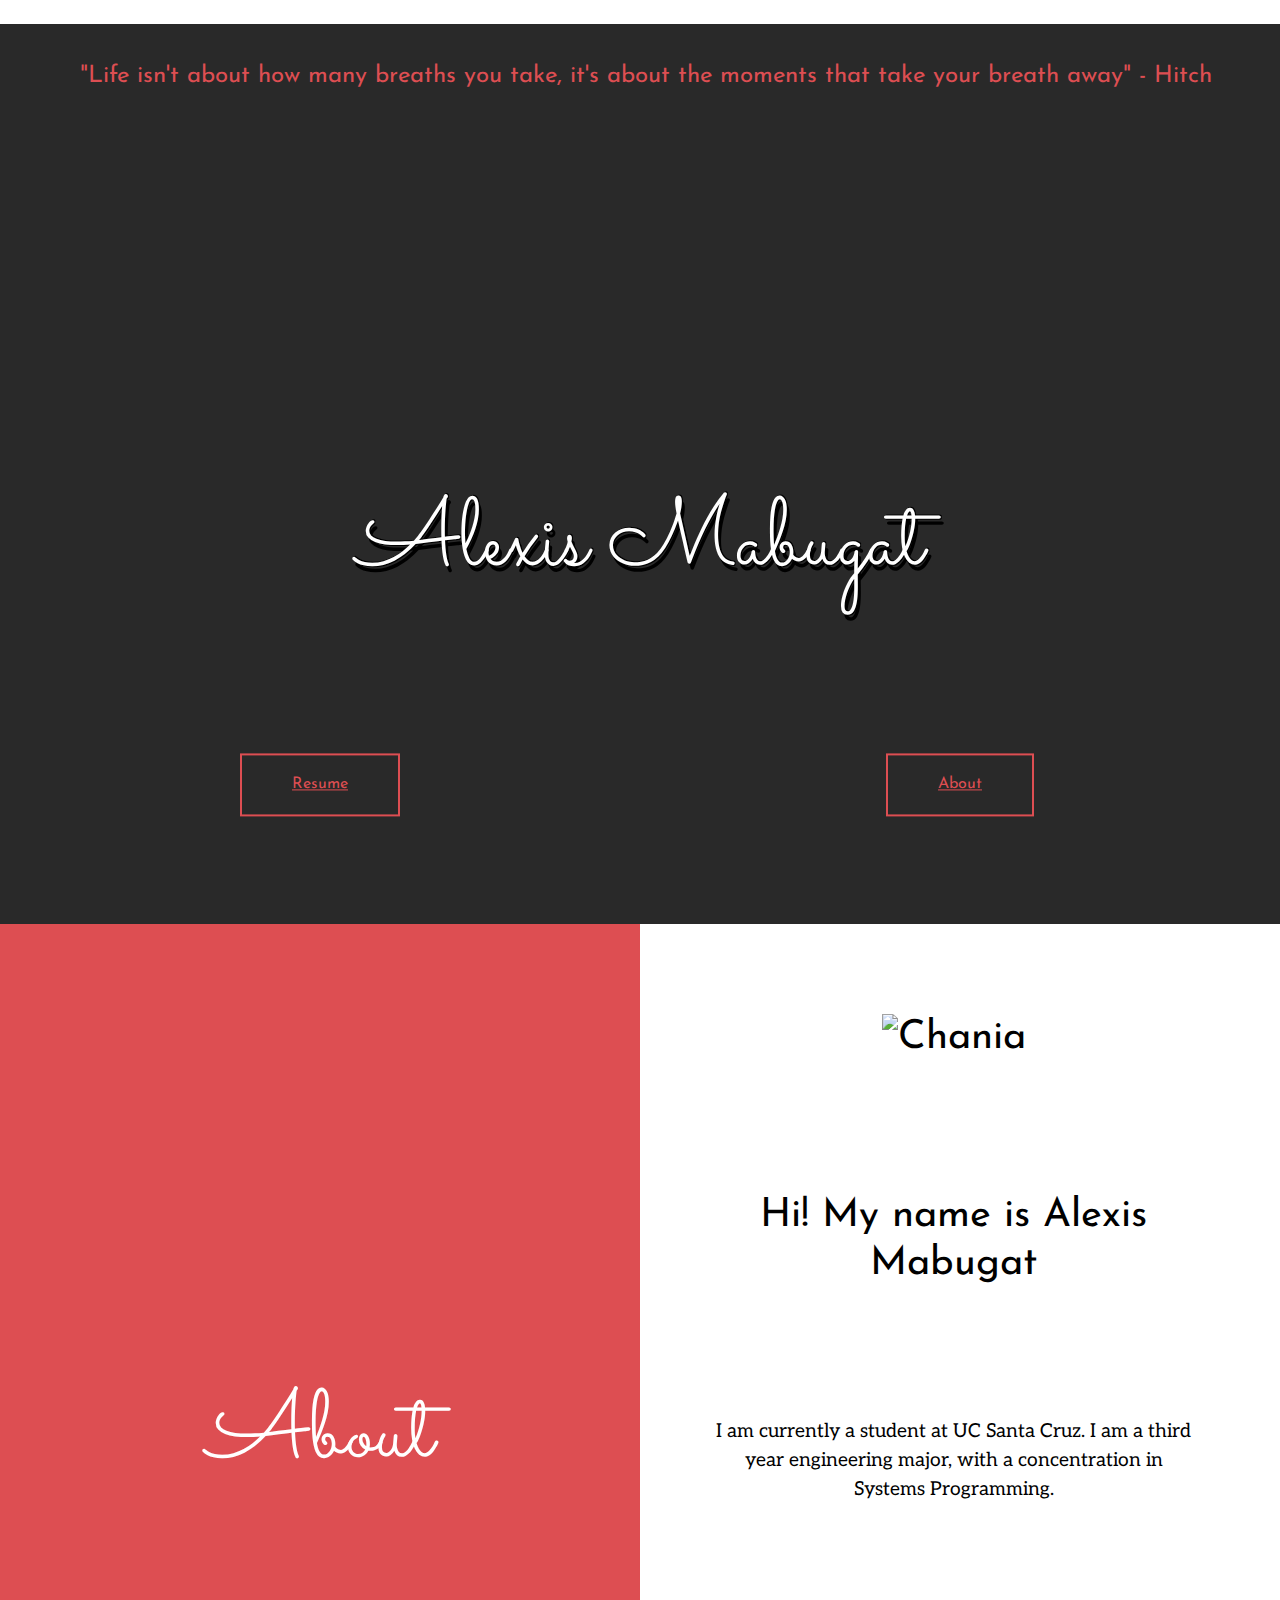
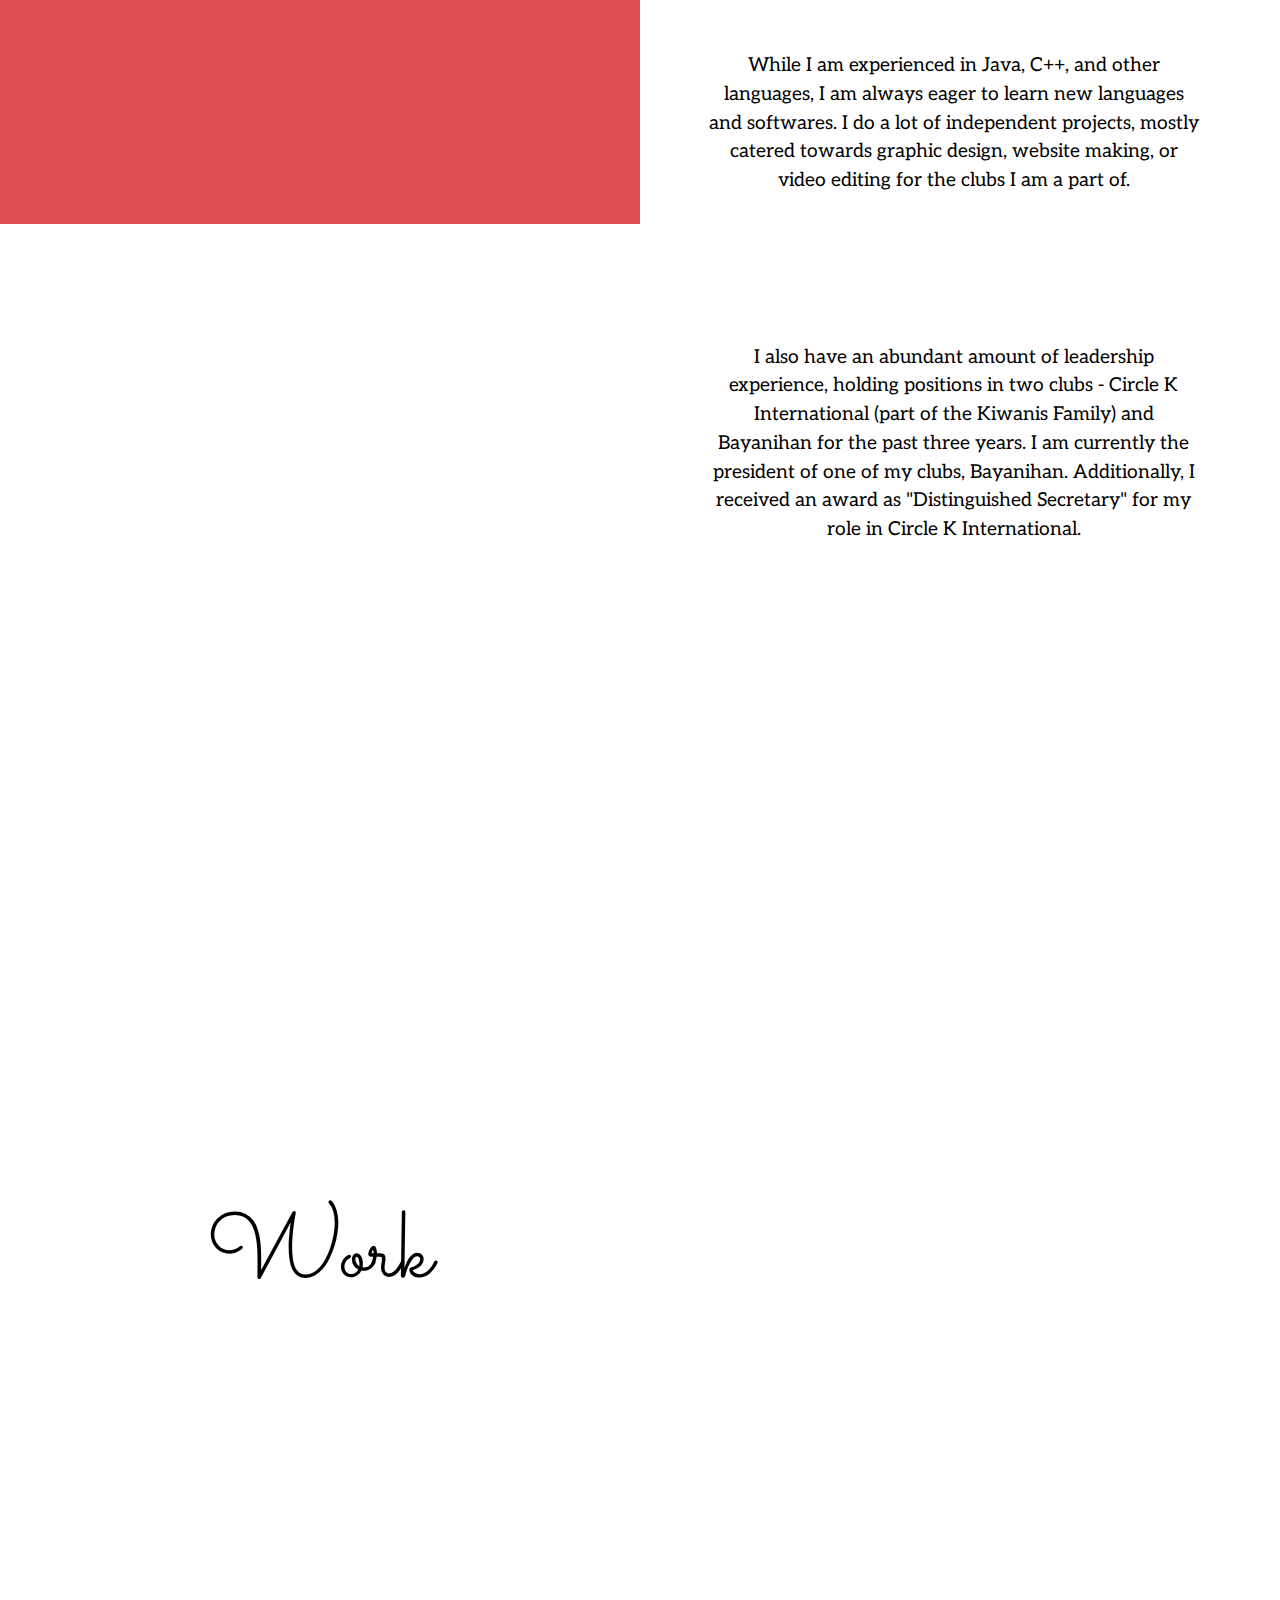
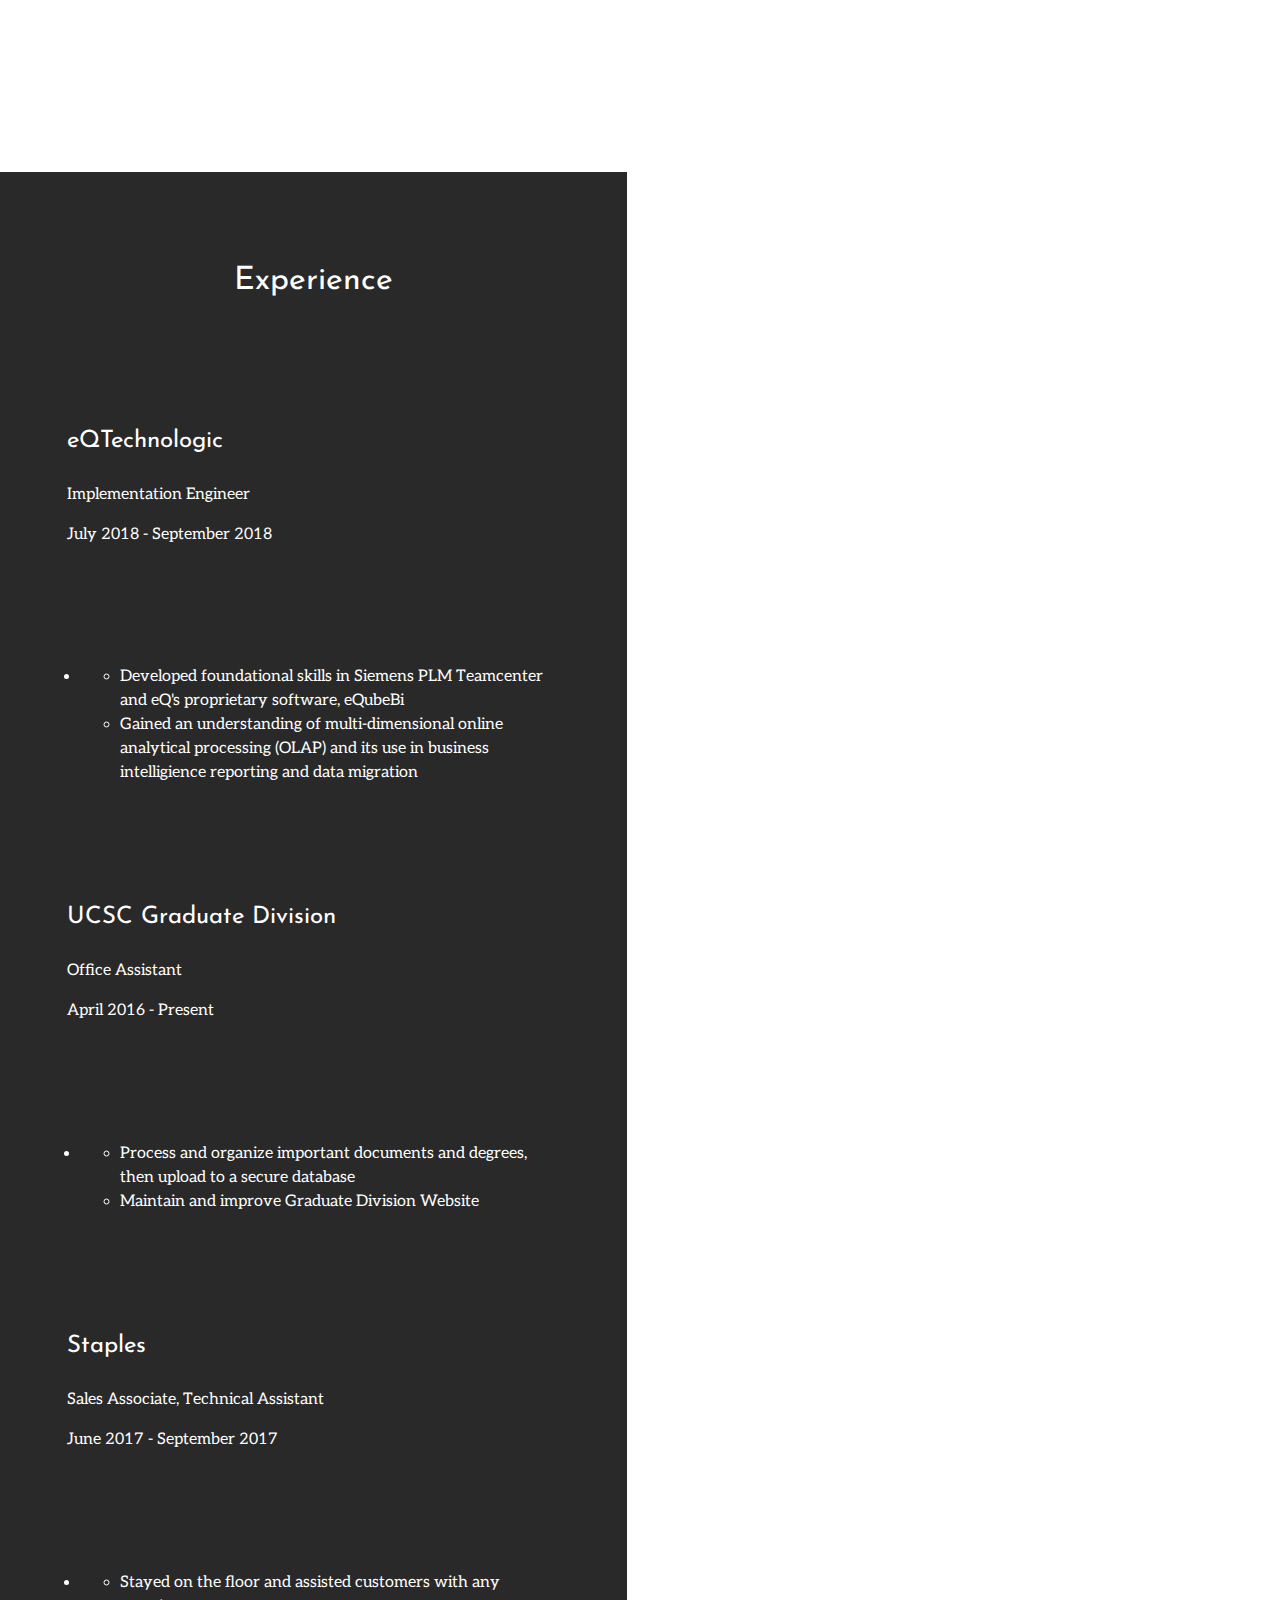
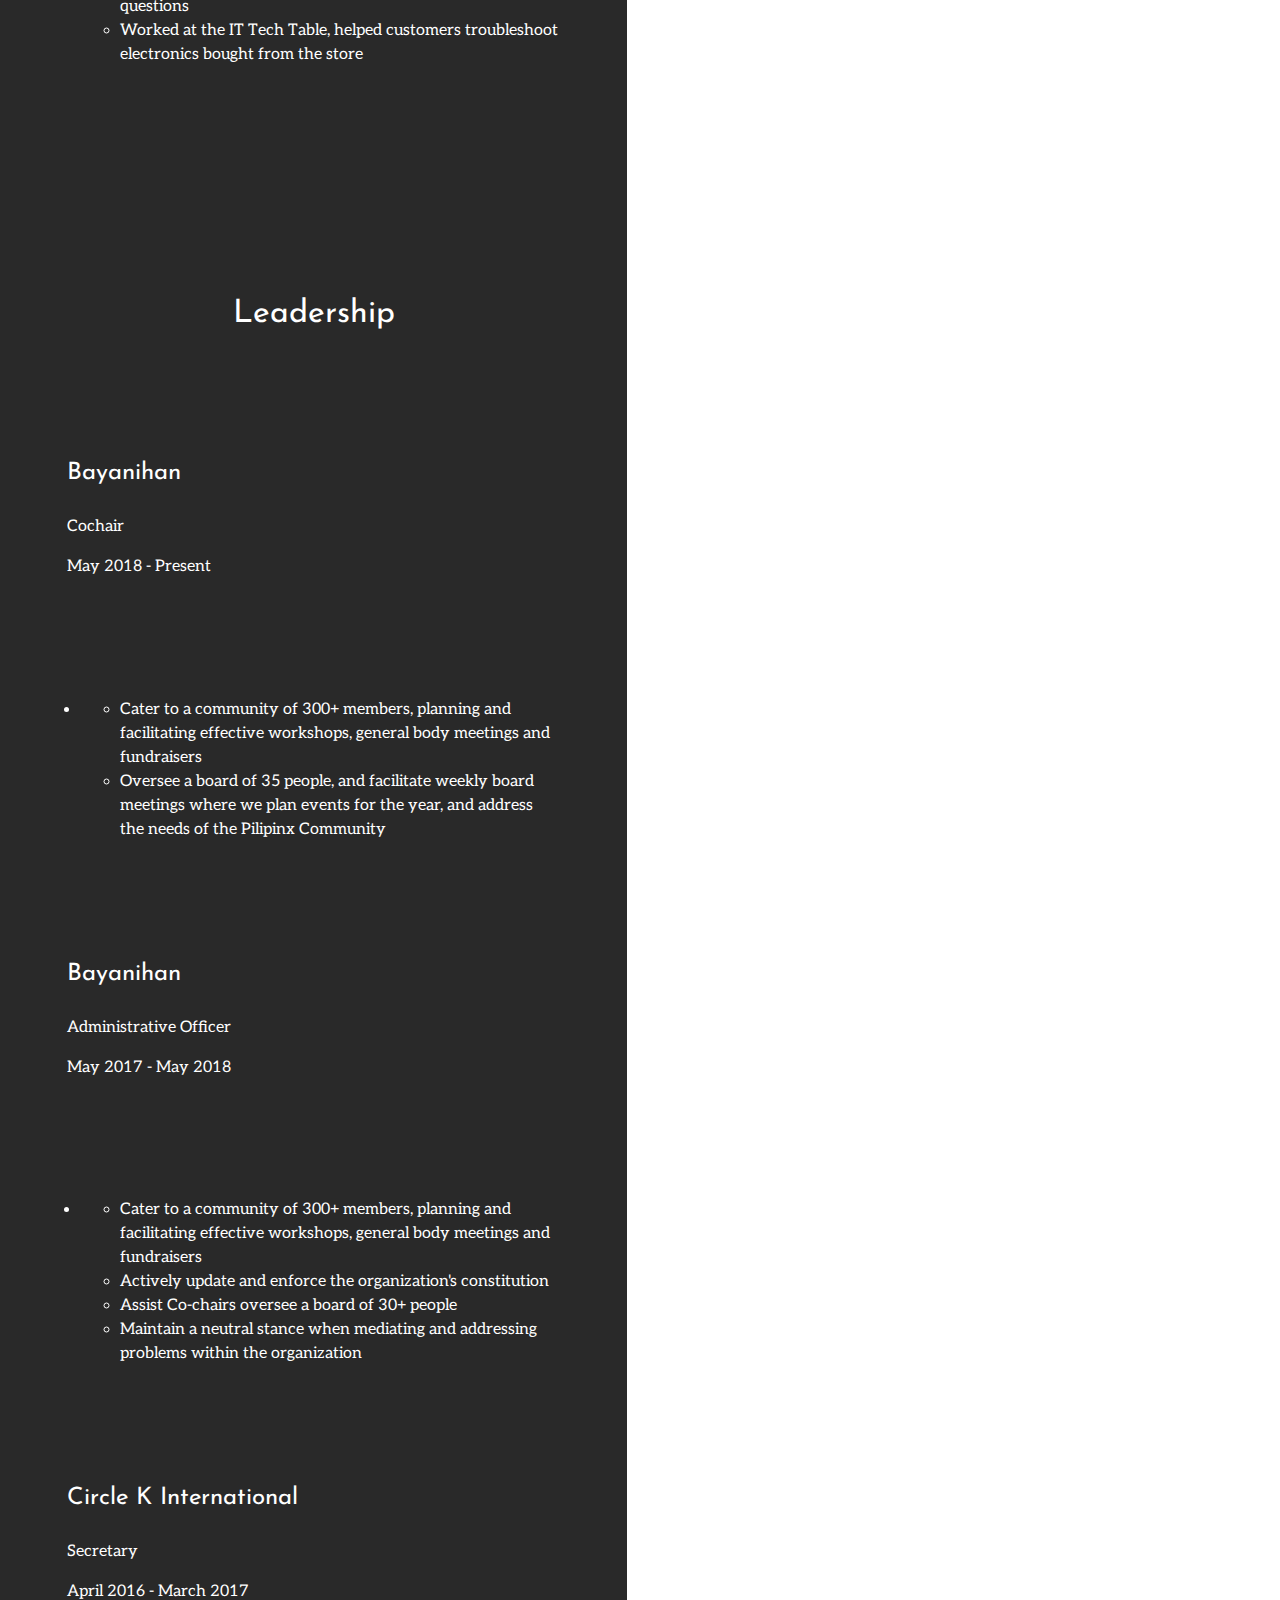
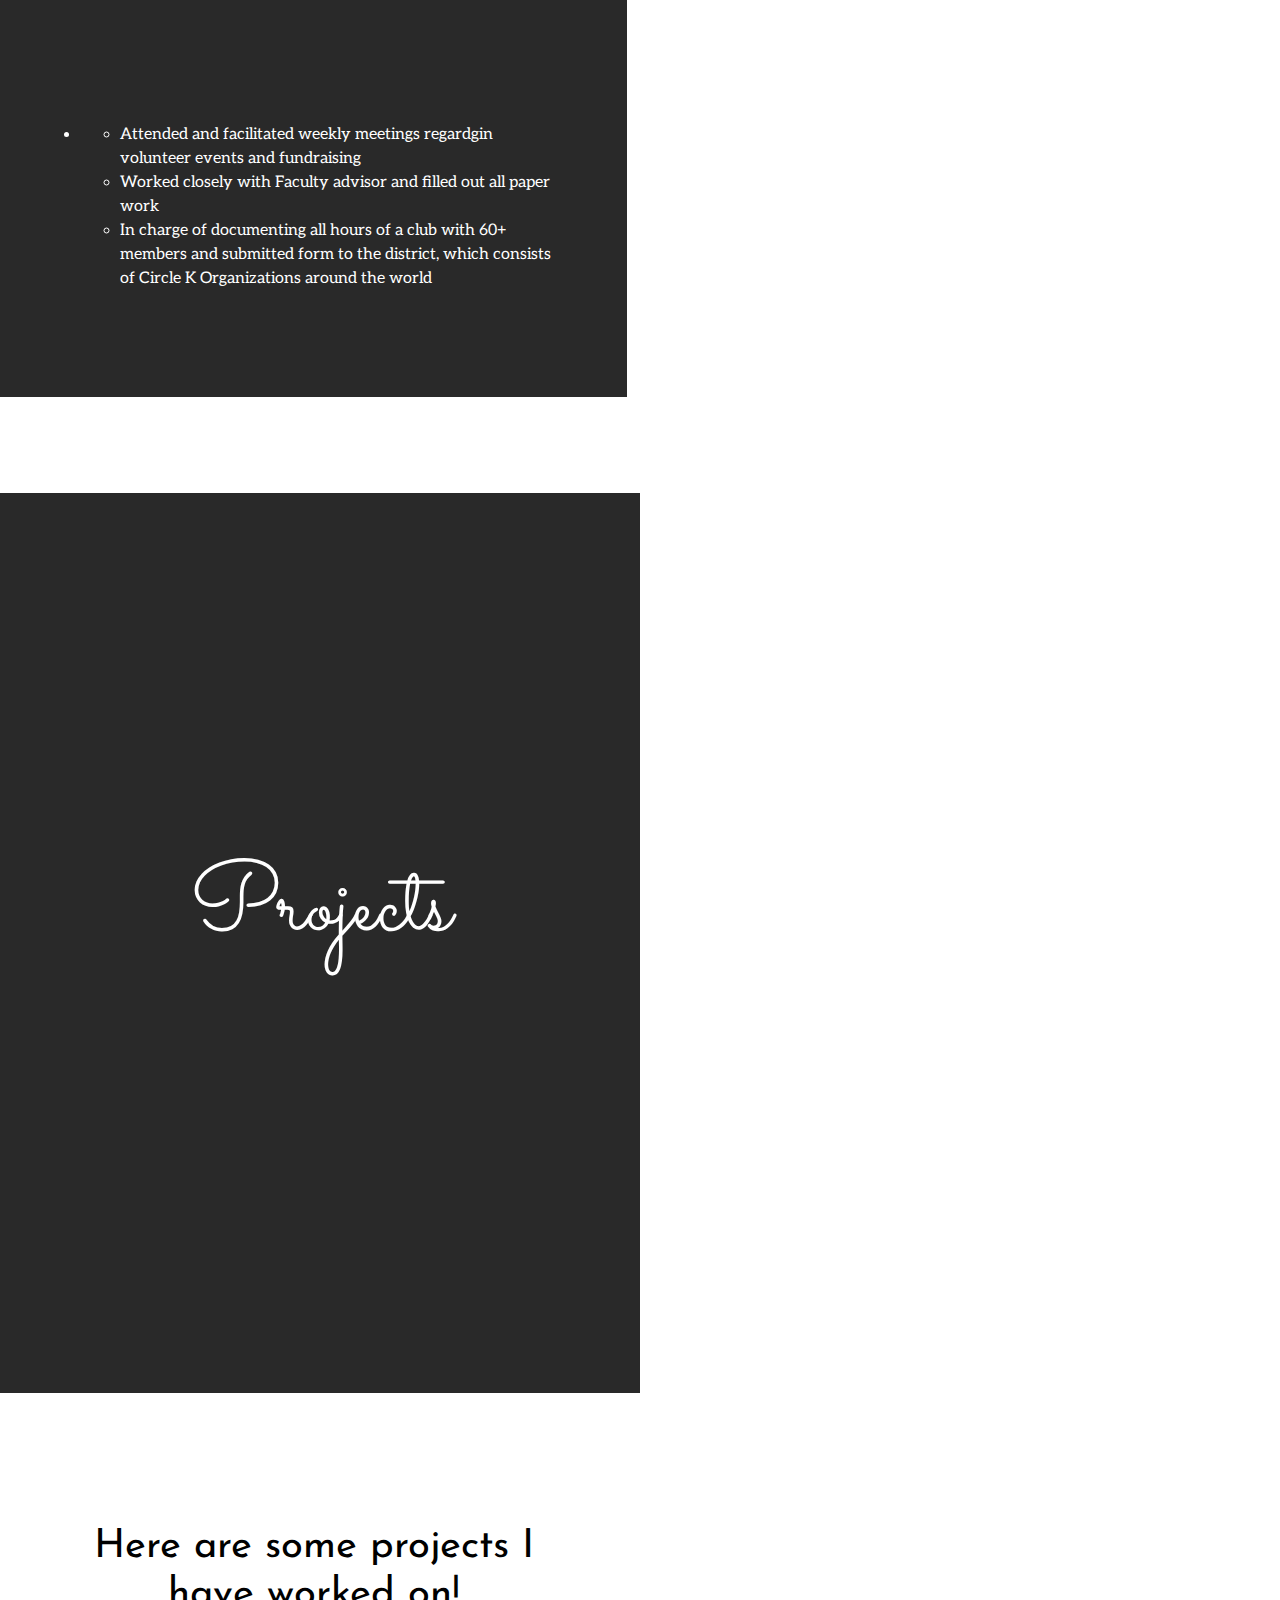
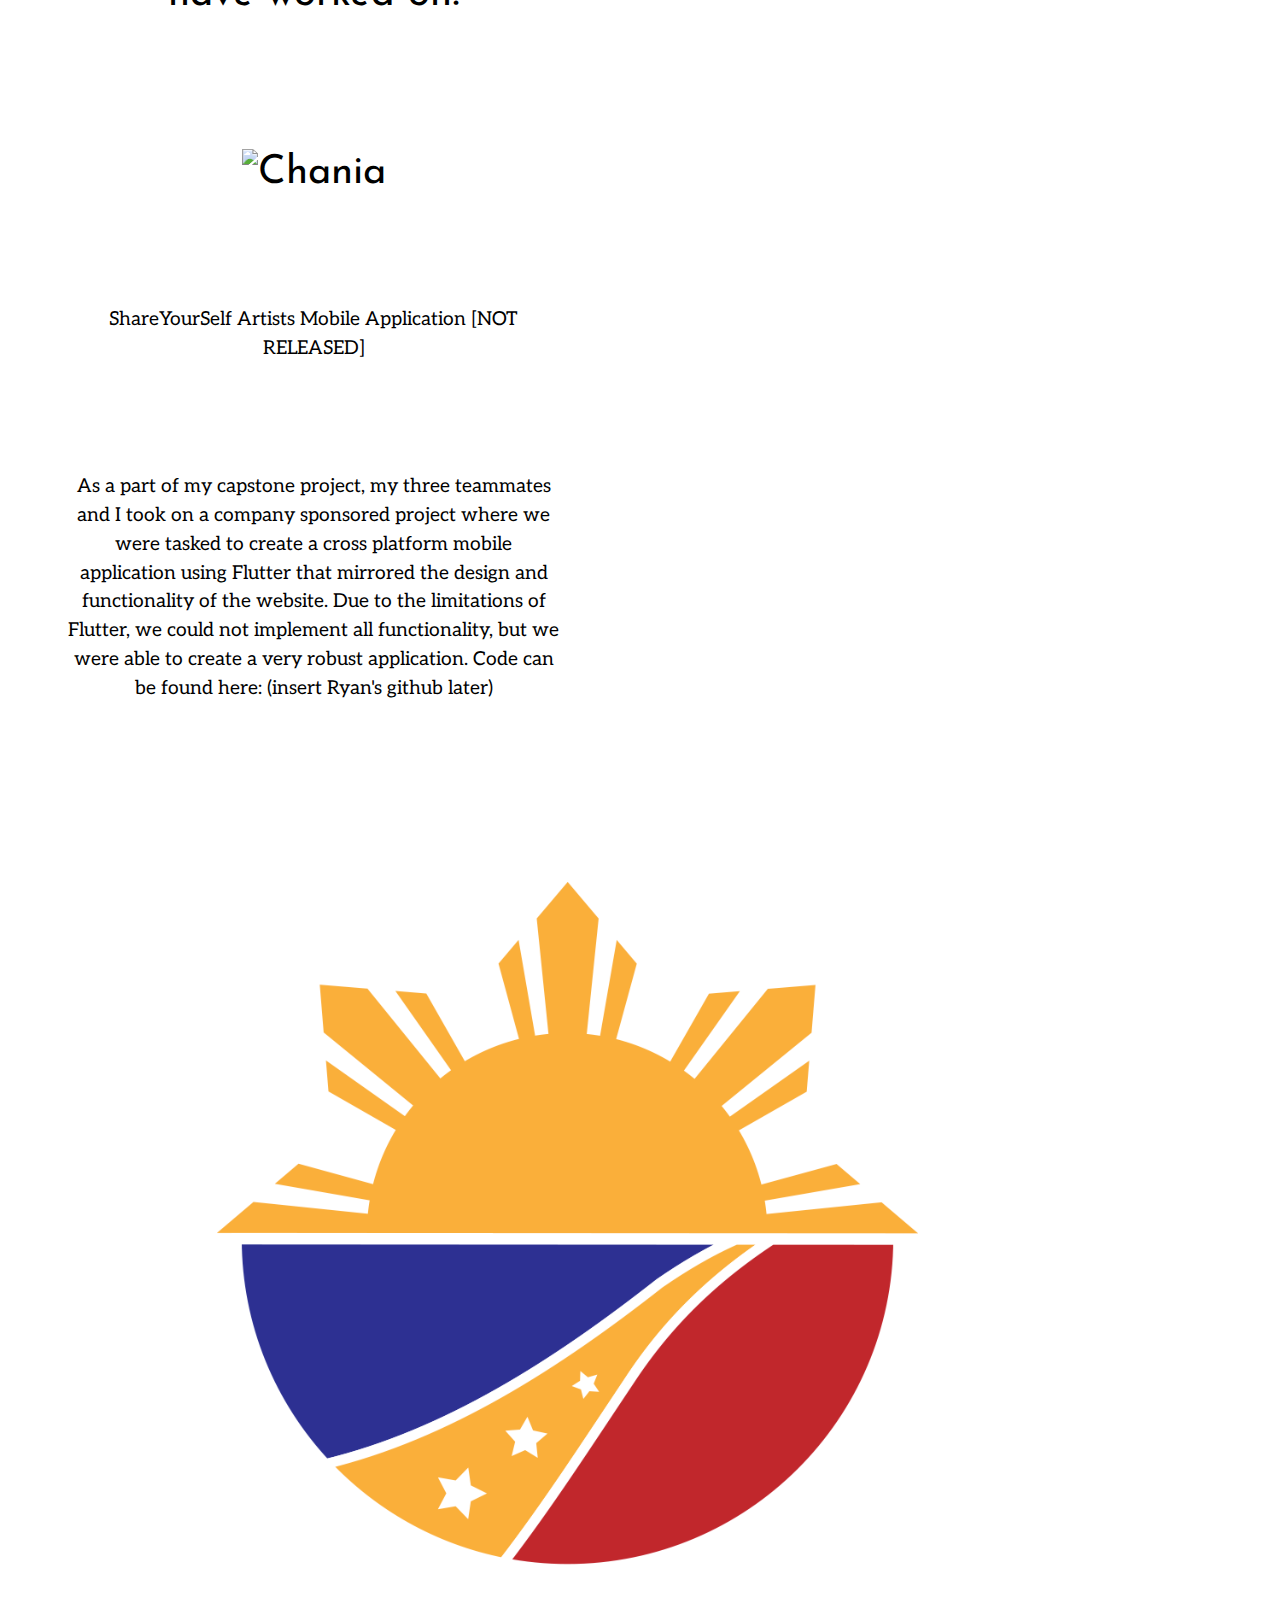
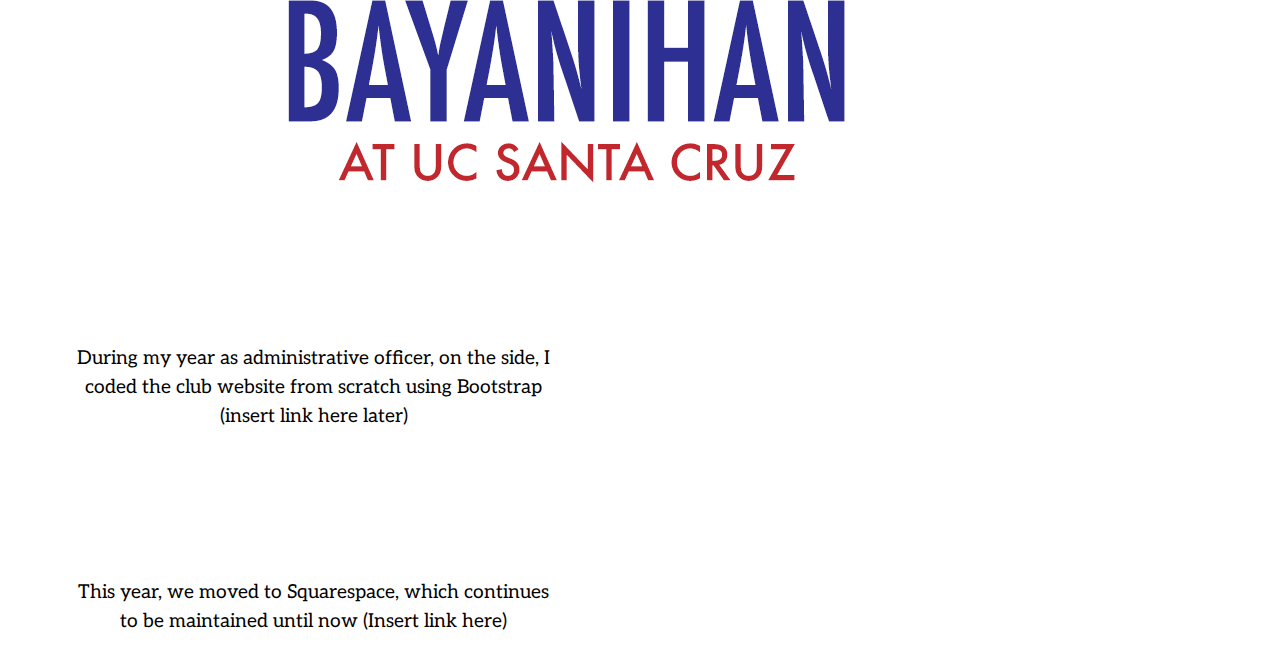
==== commit 8e785ed5: "Update index.html" ====
--- a/index.html
+++ b/index.html
@@ -21,7 +21,7 @@
     <section class = "landing">
         <div id = "header">
             <p id = "nameTitle">Alexis Mabugat</p>
-            <p id = "titleSubtext"> Declared computer engineering major </p>
+            <p id = "titleSubtext"> "Life isn't about how many breaths you take, it's about the moments that take your breath away" - Hitch</p>
         </div>
          
         <div class="container">
@@ -253,13 +253,13 @@
                             <img class="img-fluid" src="https://www.shareyourselfartists.com/static/images/logo.png" id = "aboutLine" alt="Chania">
                             <p id = "aboutDesc">ShareYourSelf Artists Mobile Application [NOT RELEASED] 
                             </p>
-                            <p id = "aboutDesc">As a part of my capstone project, my three team mates and I took on a company sponsored project where we were tasked to create a cross platform mobile application using Flutter that mirrored the design and functionality of the website. Due to the limitations of Flutter, we could not implement all functionality, but we were able to create a very robust application. Code can be found here: (insert Ryan's github later)
+                            <p id = "aboutDesc">As a part of my capstone project, my three teammates and I took on a company sponsored project where we were tasked to create a cross platform mobile application using Flutter that mirrored the design and functionality of the website. Due to the limitations of Flutter, we could not implement all functionality, but we were able to create a very robust application. Code can be found here: (insert Ryan's github later)
                             </p>
                             <br>
                             <img class="img-fluid" src="Stuff/logo.png" id = "aboutLine" alt="Chania">
                             <p id = "aboutDesc"> During my year as administrative officer, on the side, I coded the club website from scratch using Bootstrap (insert link here later)</p>
                             <br>
-                            <p id = "aboutDesc"> This year, we moved to Squarespace, which I continue to maintain until now (Insert link here)</p>
+                            <p id = "aboutDesc"> This year, we moved to Squarespace, which continues to be maintained until now (Insert link here)</p>
                             
                         </div>        
                     
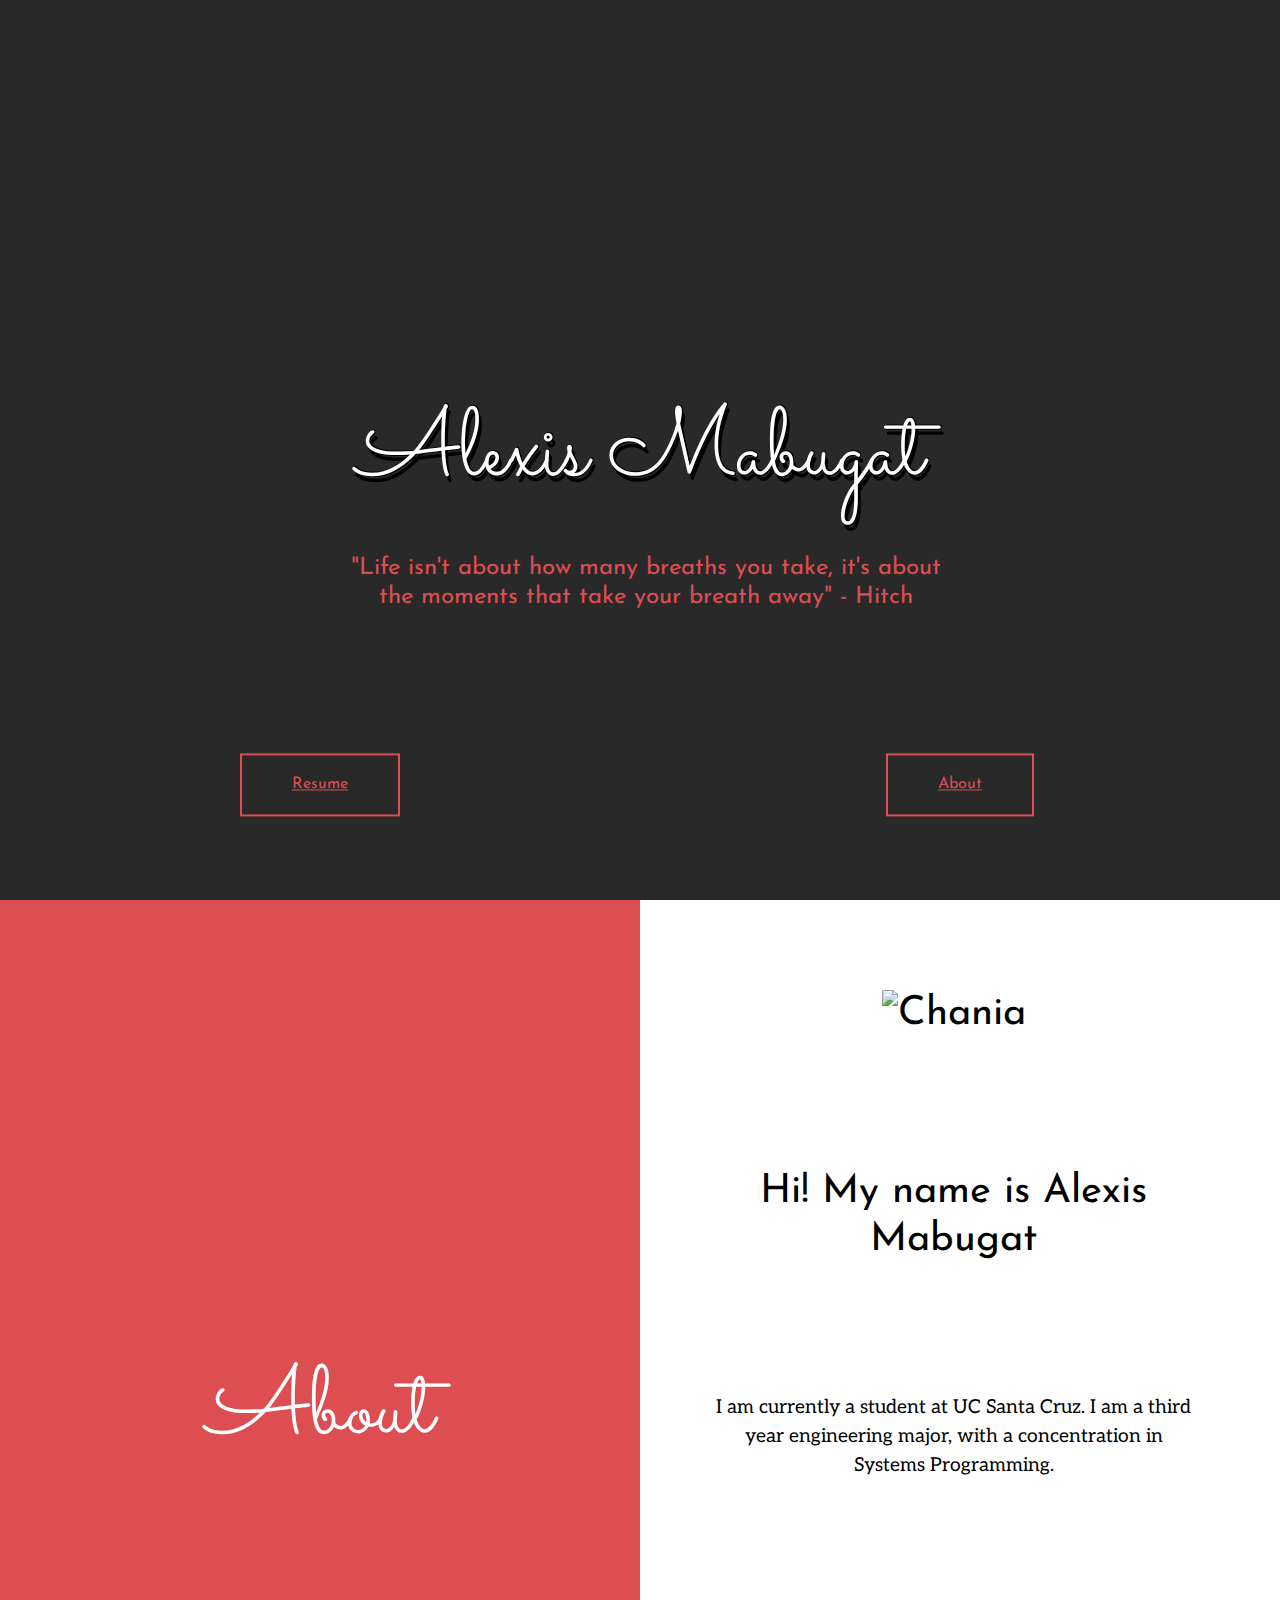
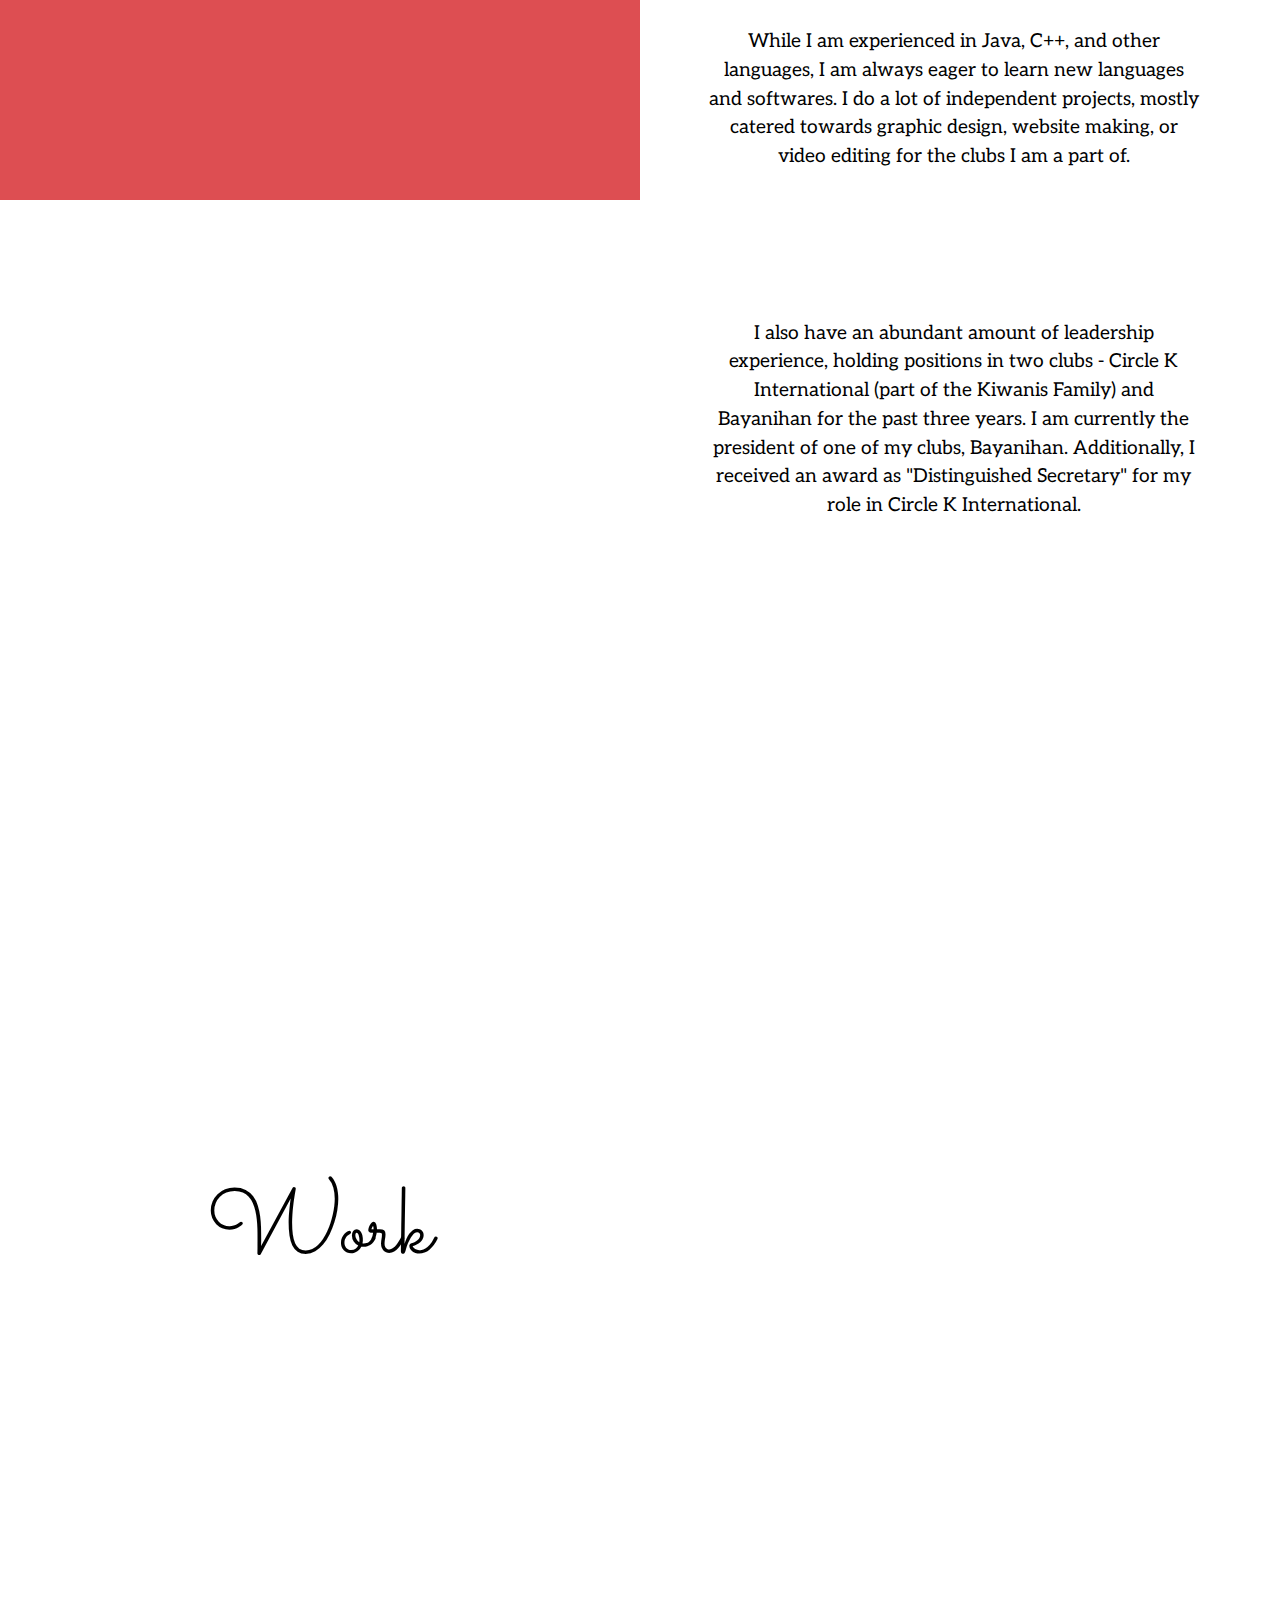
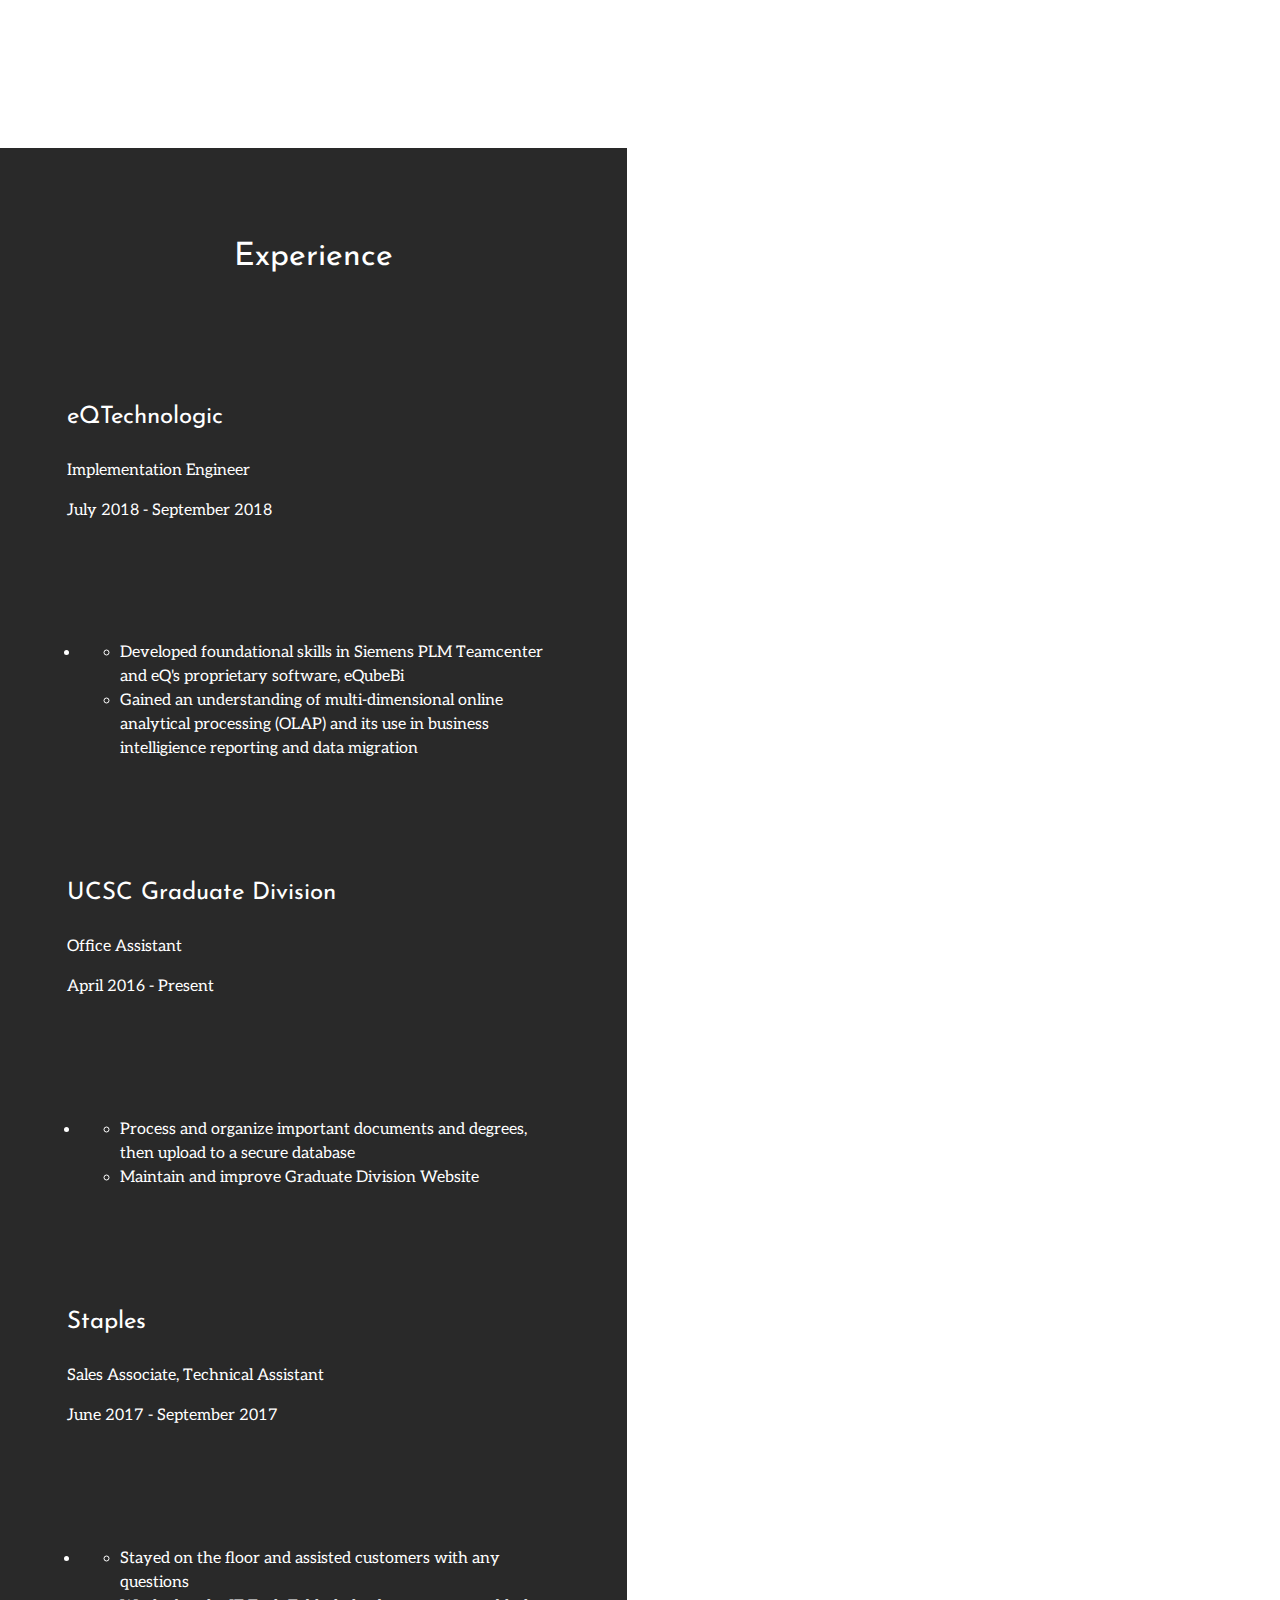
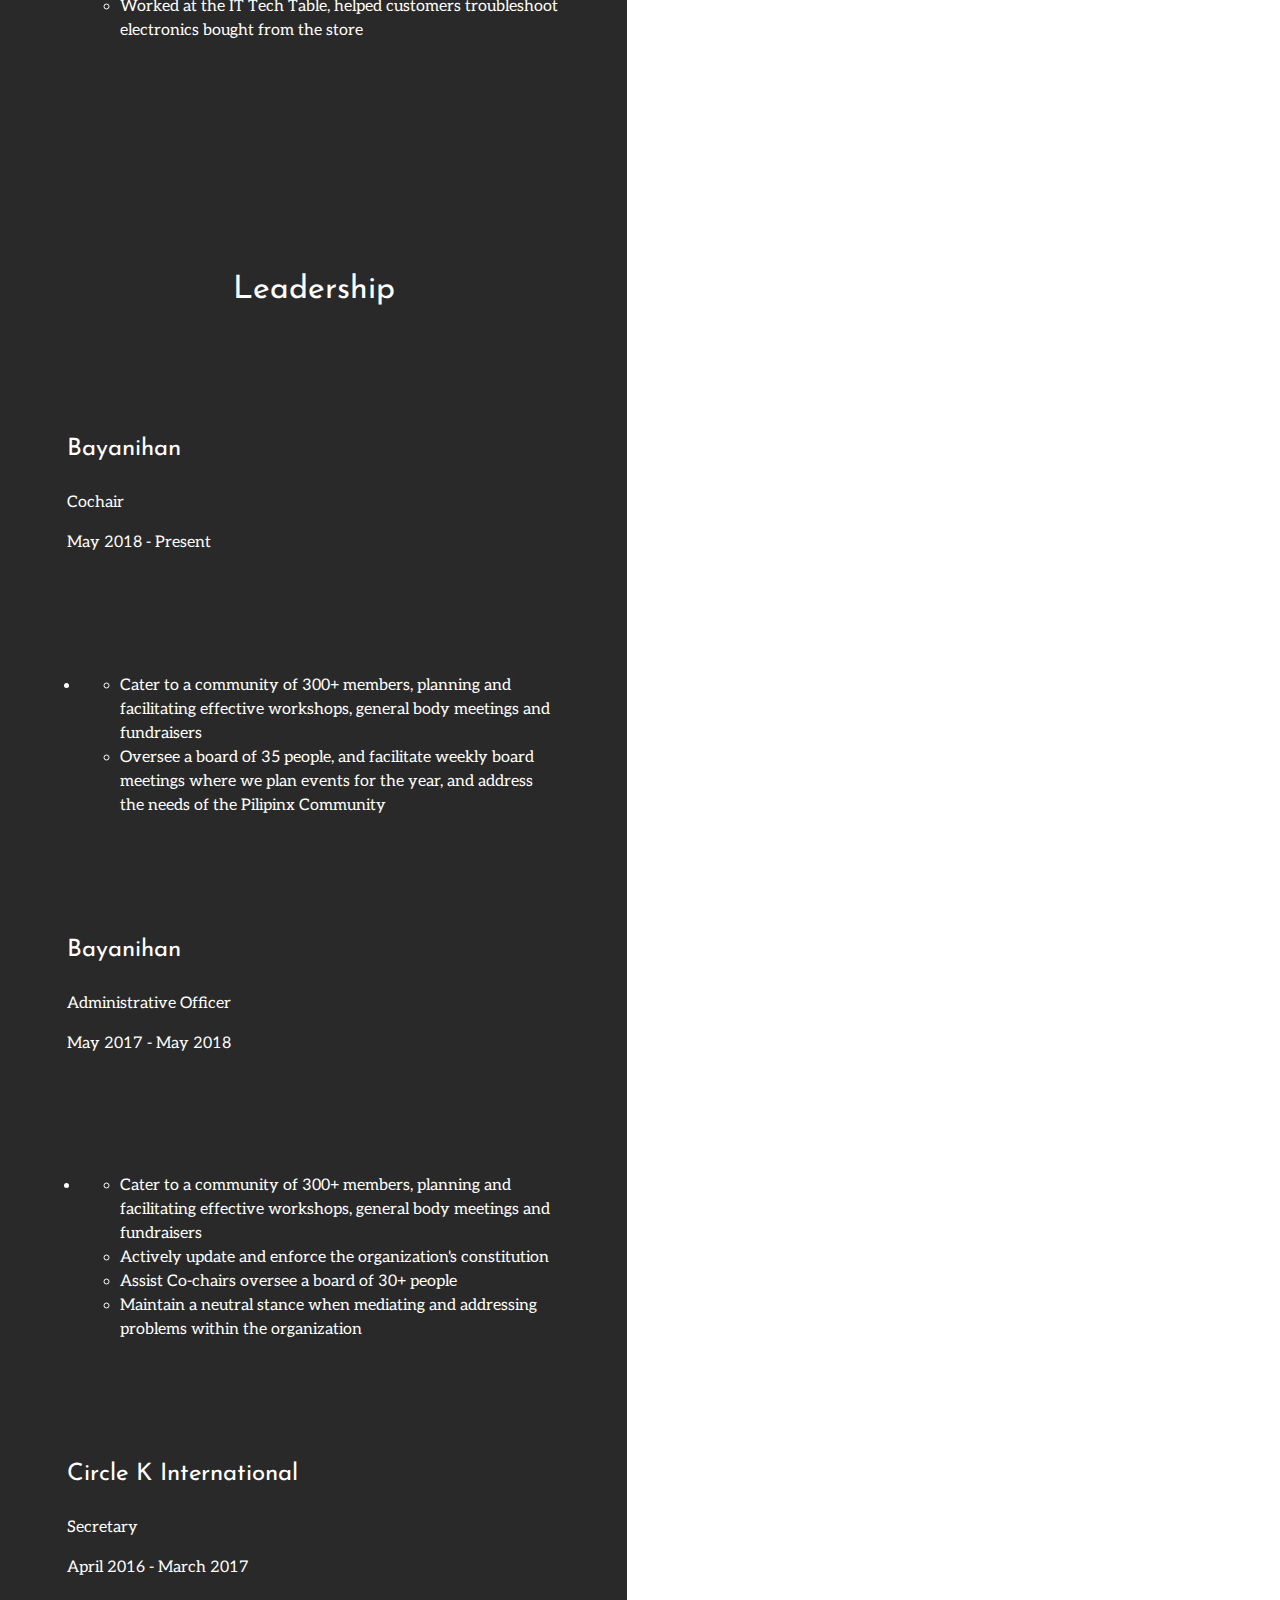
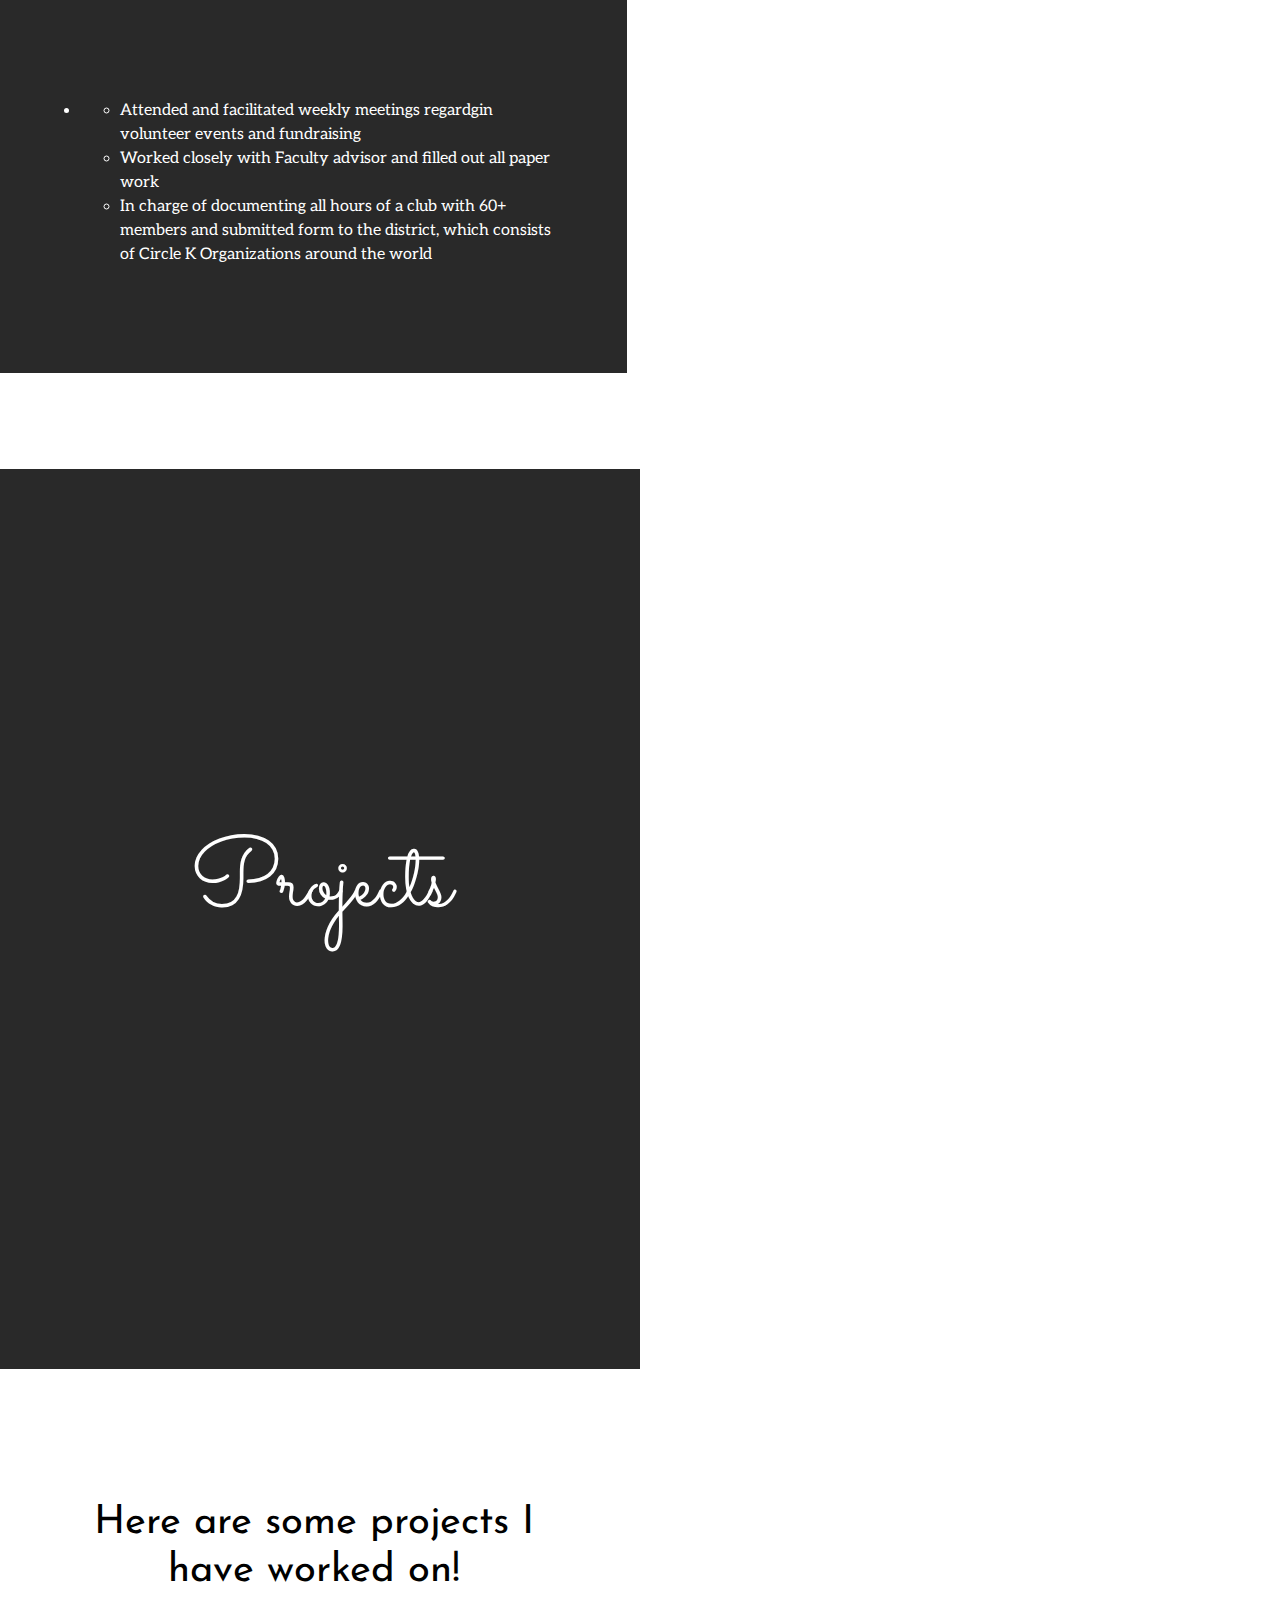
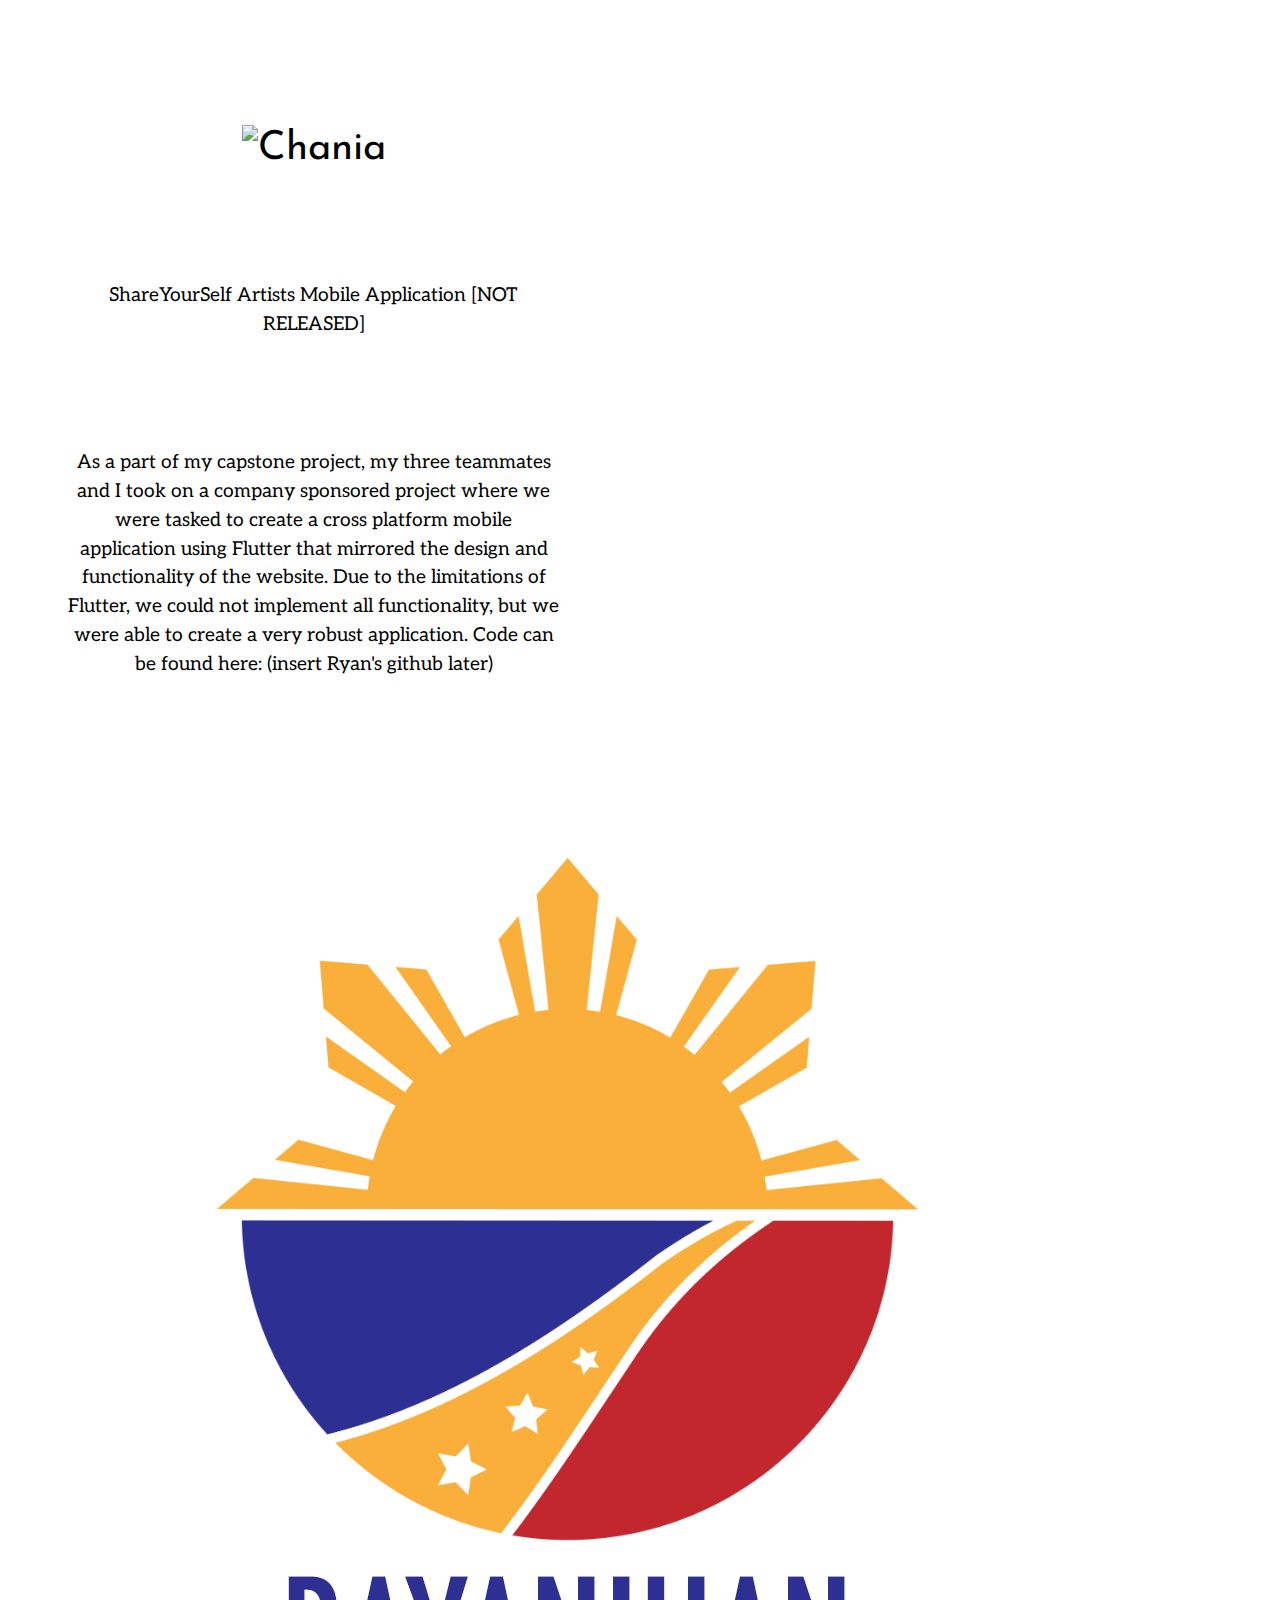
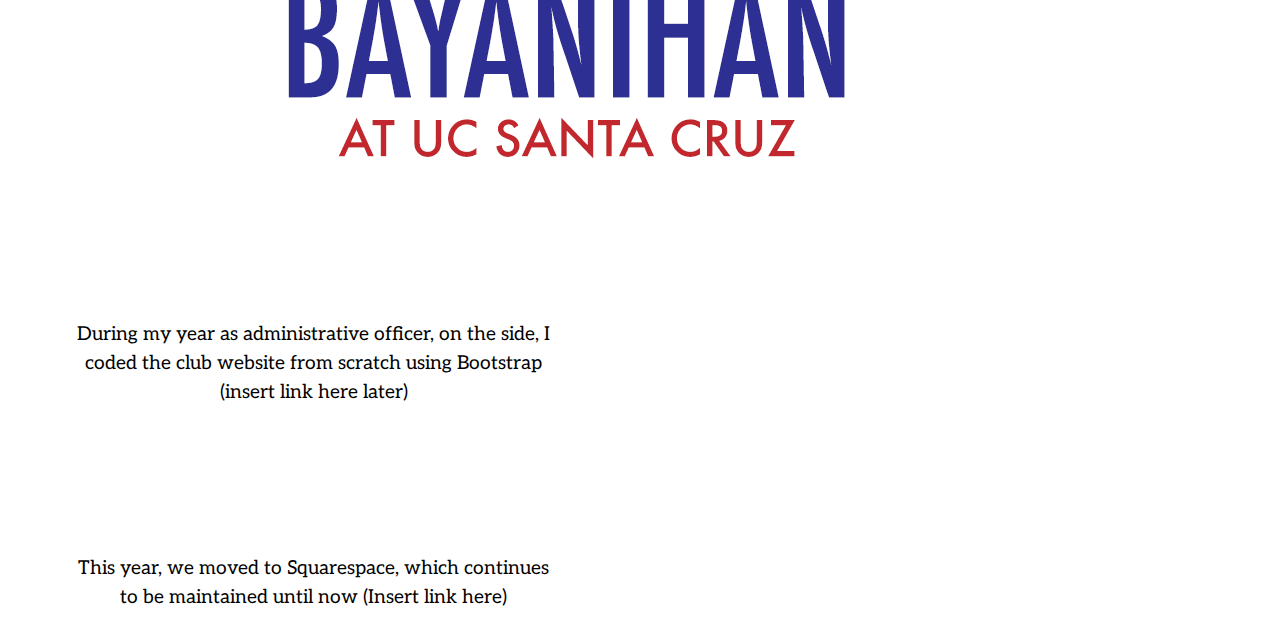
==== commit 8469ba34: "Quote Added" ====
--- a/index.html
+++ b/index.html
@@ -21,7 +21,7 @@
     <section class = "landing">
         <div id = "header">
             <p id = "nameTitle">Alexis Mabugat</p>
-            <p id = "titleSubtext"> "Life isn't about how many breaths you take, it's about the moments that take your breath away" - Hitch</p>
+            <p id = "titleSubtext"  class = "font-italic"> "Life isn't about how many breaths you take, it's about the moments that take your breath away" - Hitch</p>
         </div>
          
         <div class="container">
--- a/stylesheet.css
+++ b/stylesheet.css
@@ -25,7 +25,7 @@
 #nameTitle{
     color:white;
     position:absolute;
-    top: 50%;
+    top: 40%;
     left:50%;
     transform: translate(-50%,-50%);
     text-shadow: 0px 0px 0 #000,
@@ -40,6 +40,10 @@
     font-size: 1.5rem;
     padding-top: 3%;
     padding-left: 1%;
+    position:absolute;
+    top: 60%;
+    left:50%;
+    transform: translate(-50%,-50%);
 }
 
 .button{
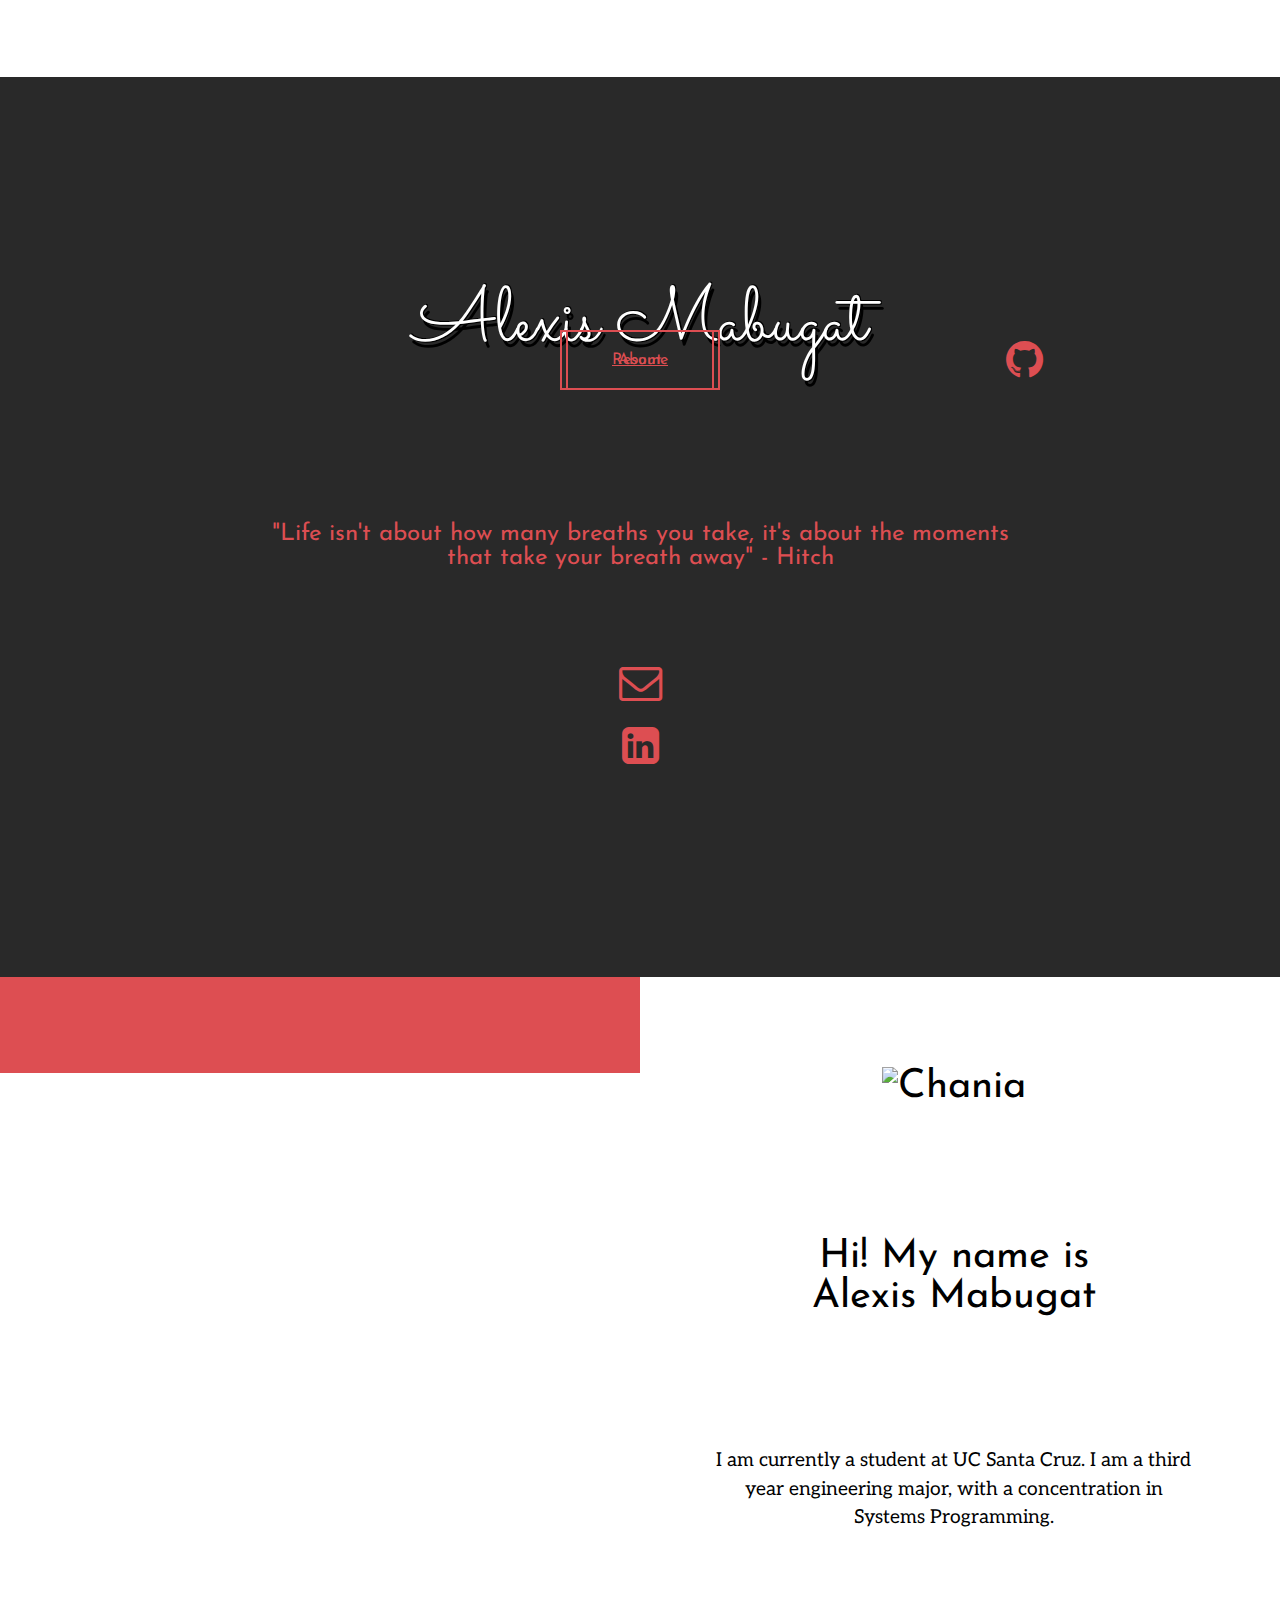
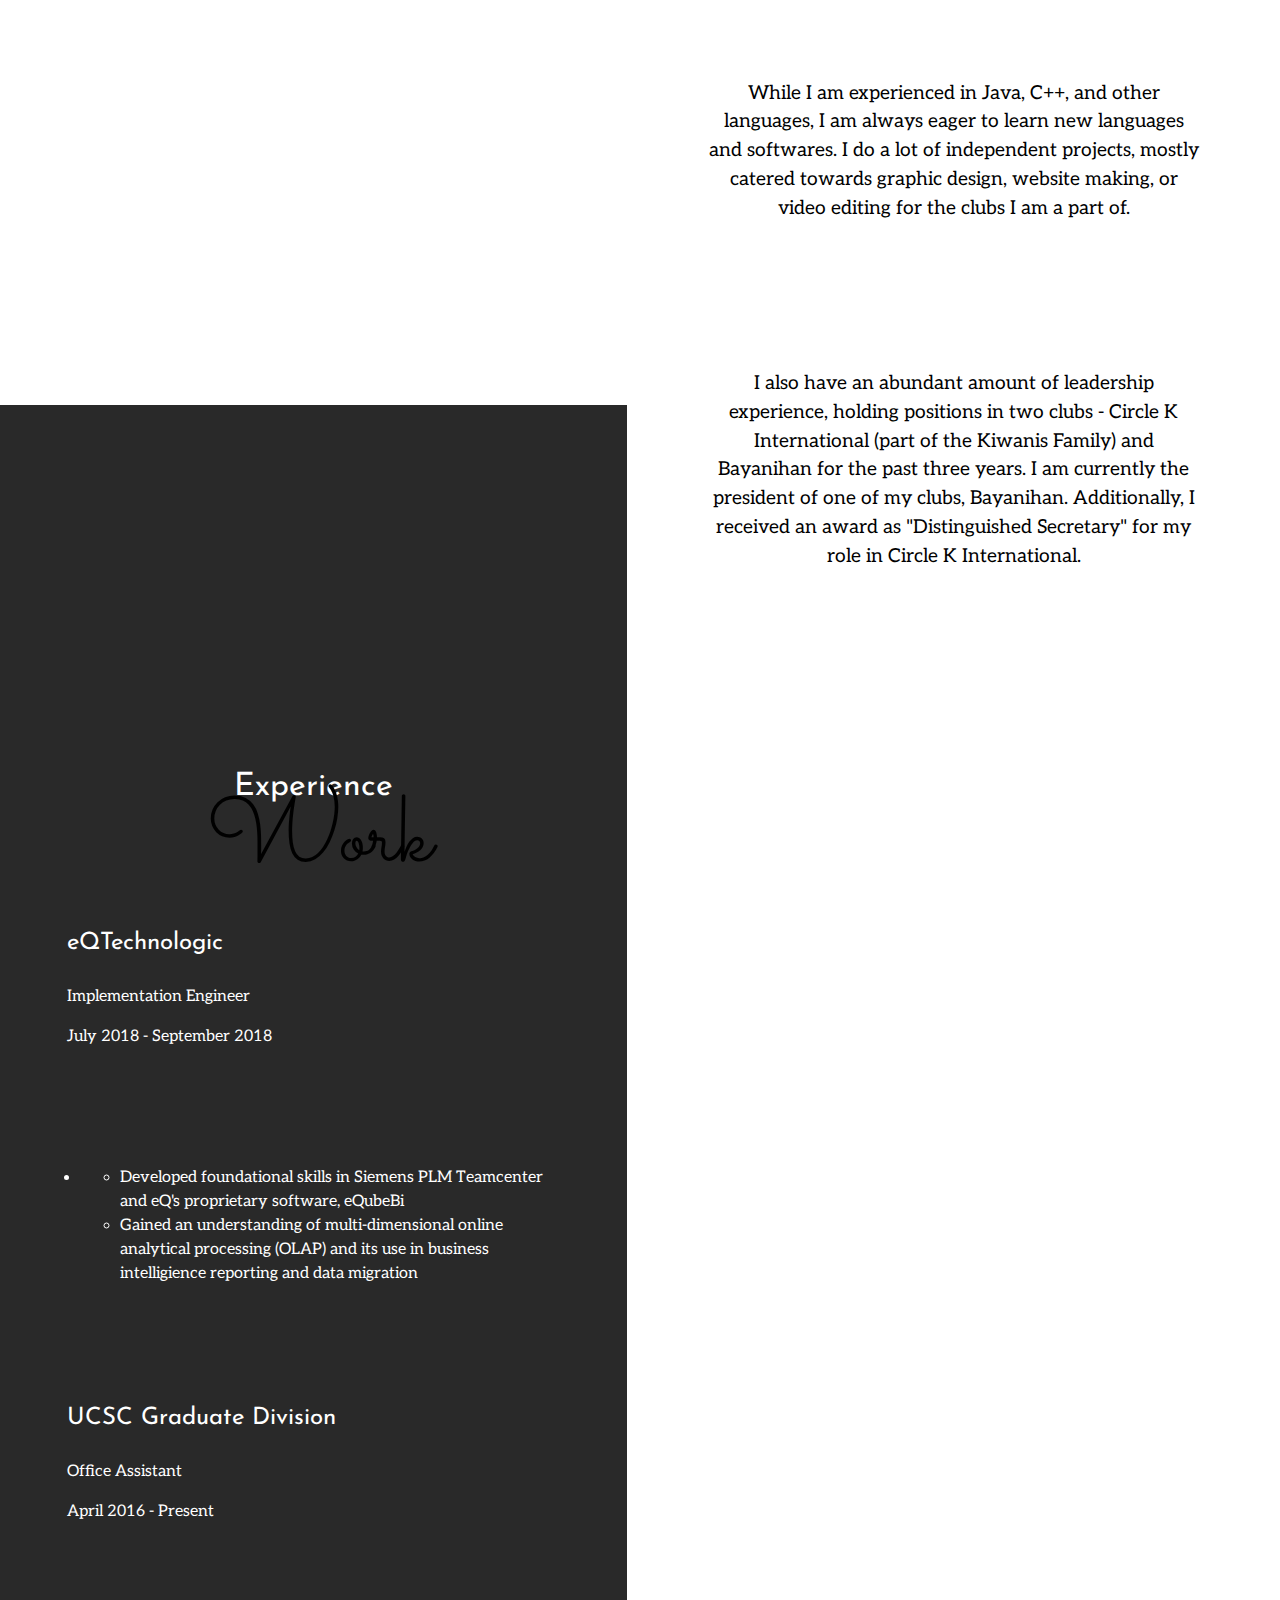
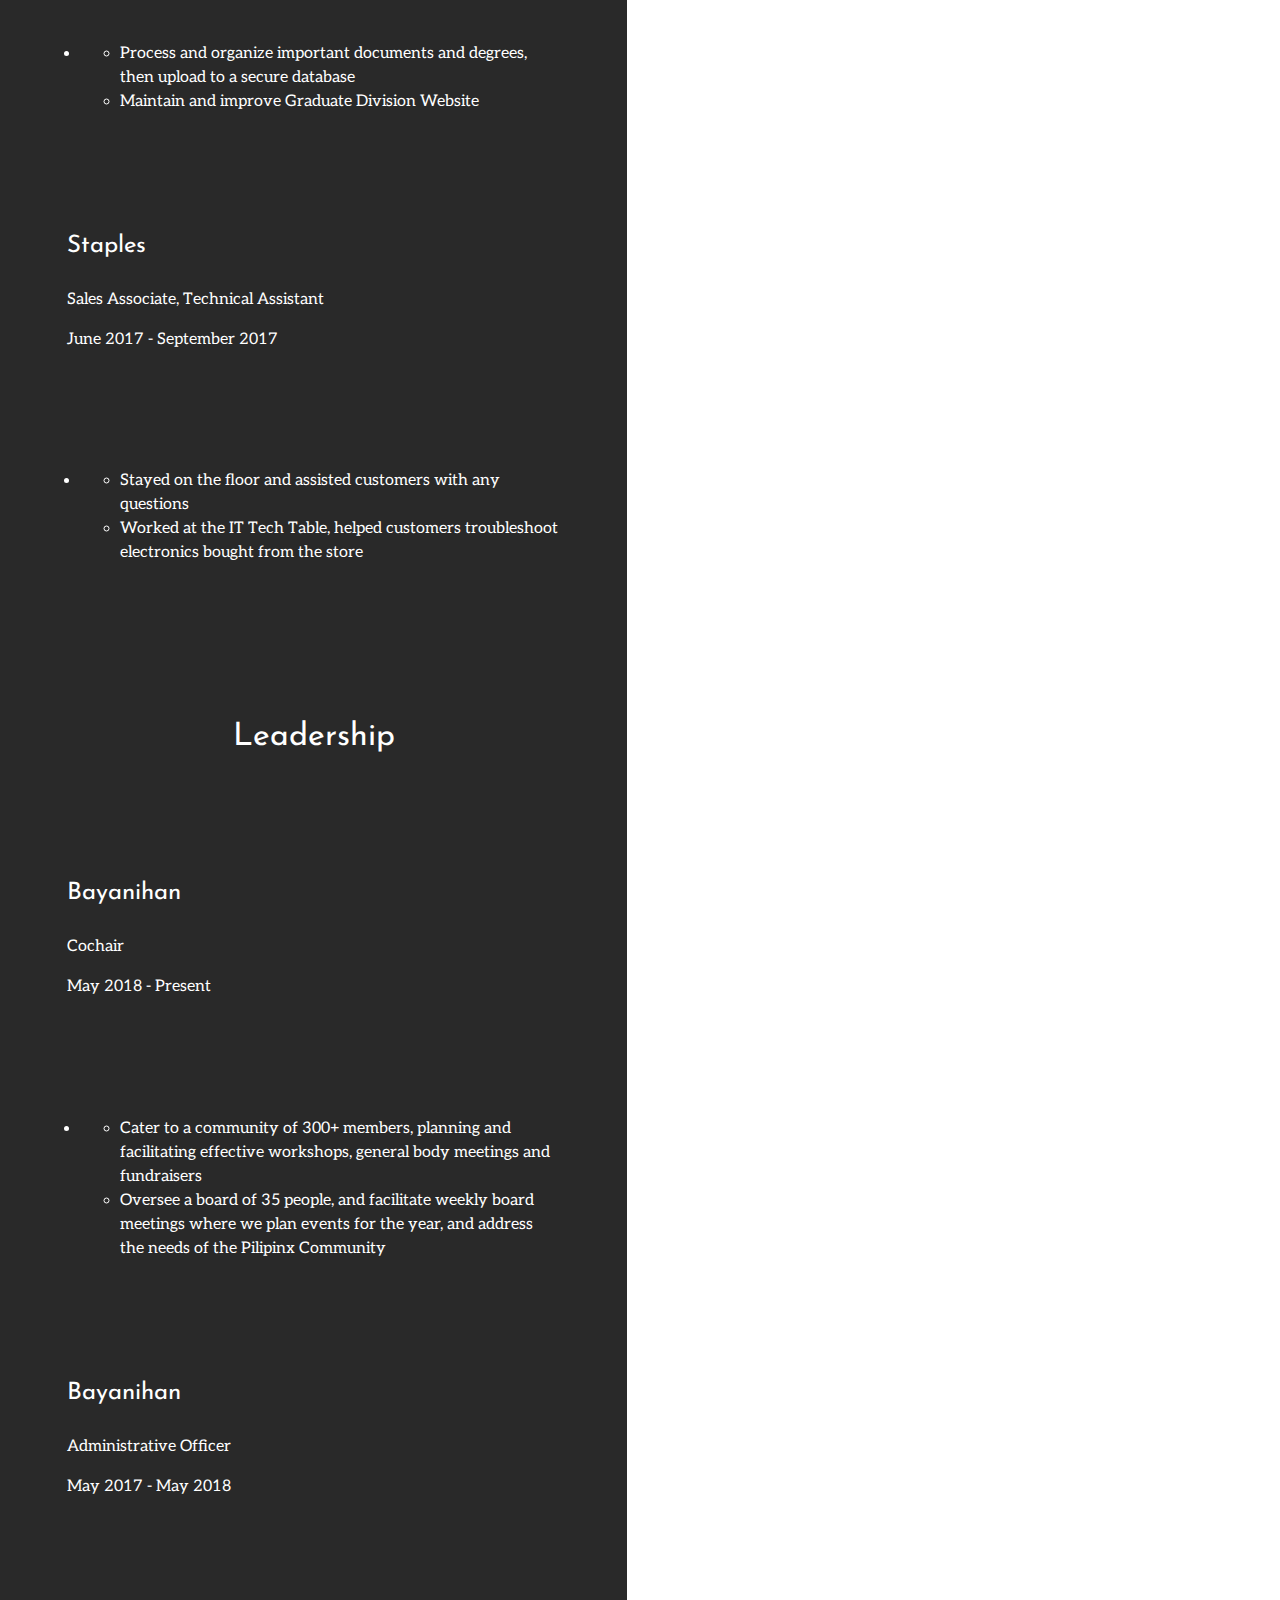
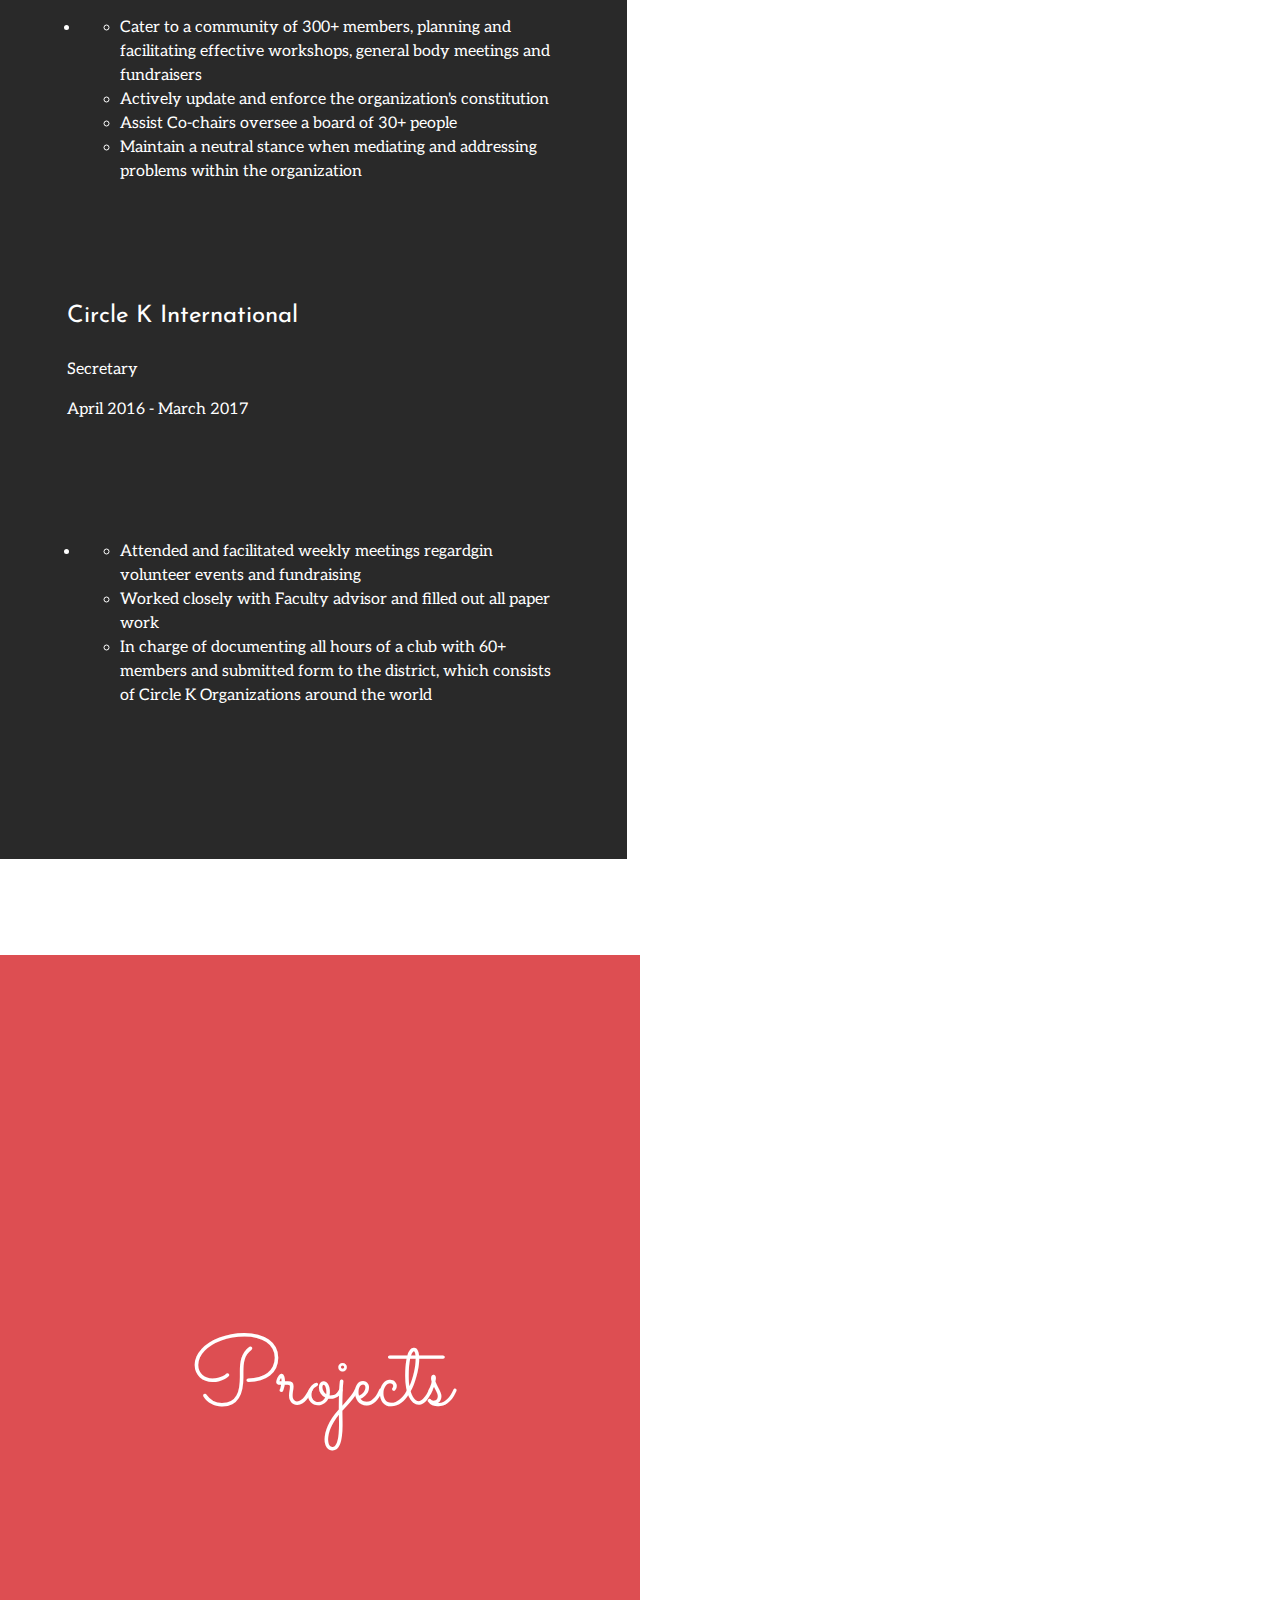
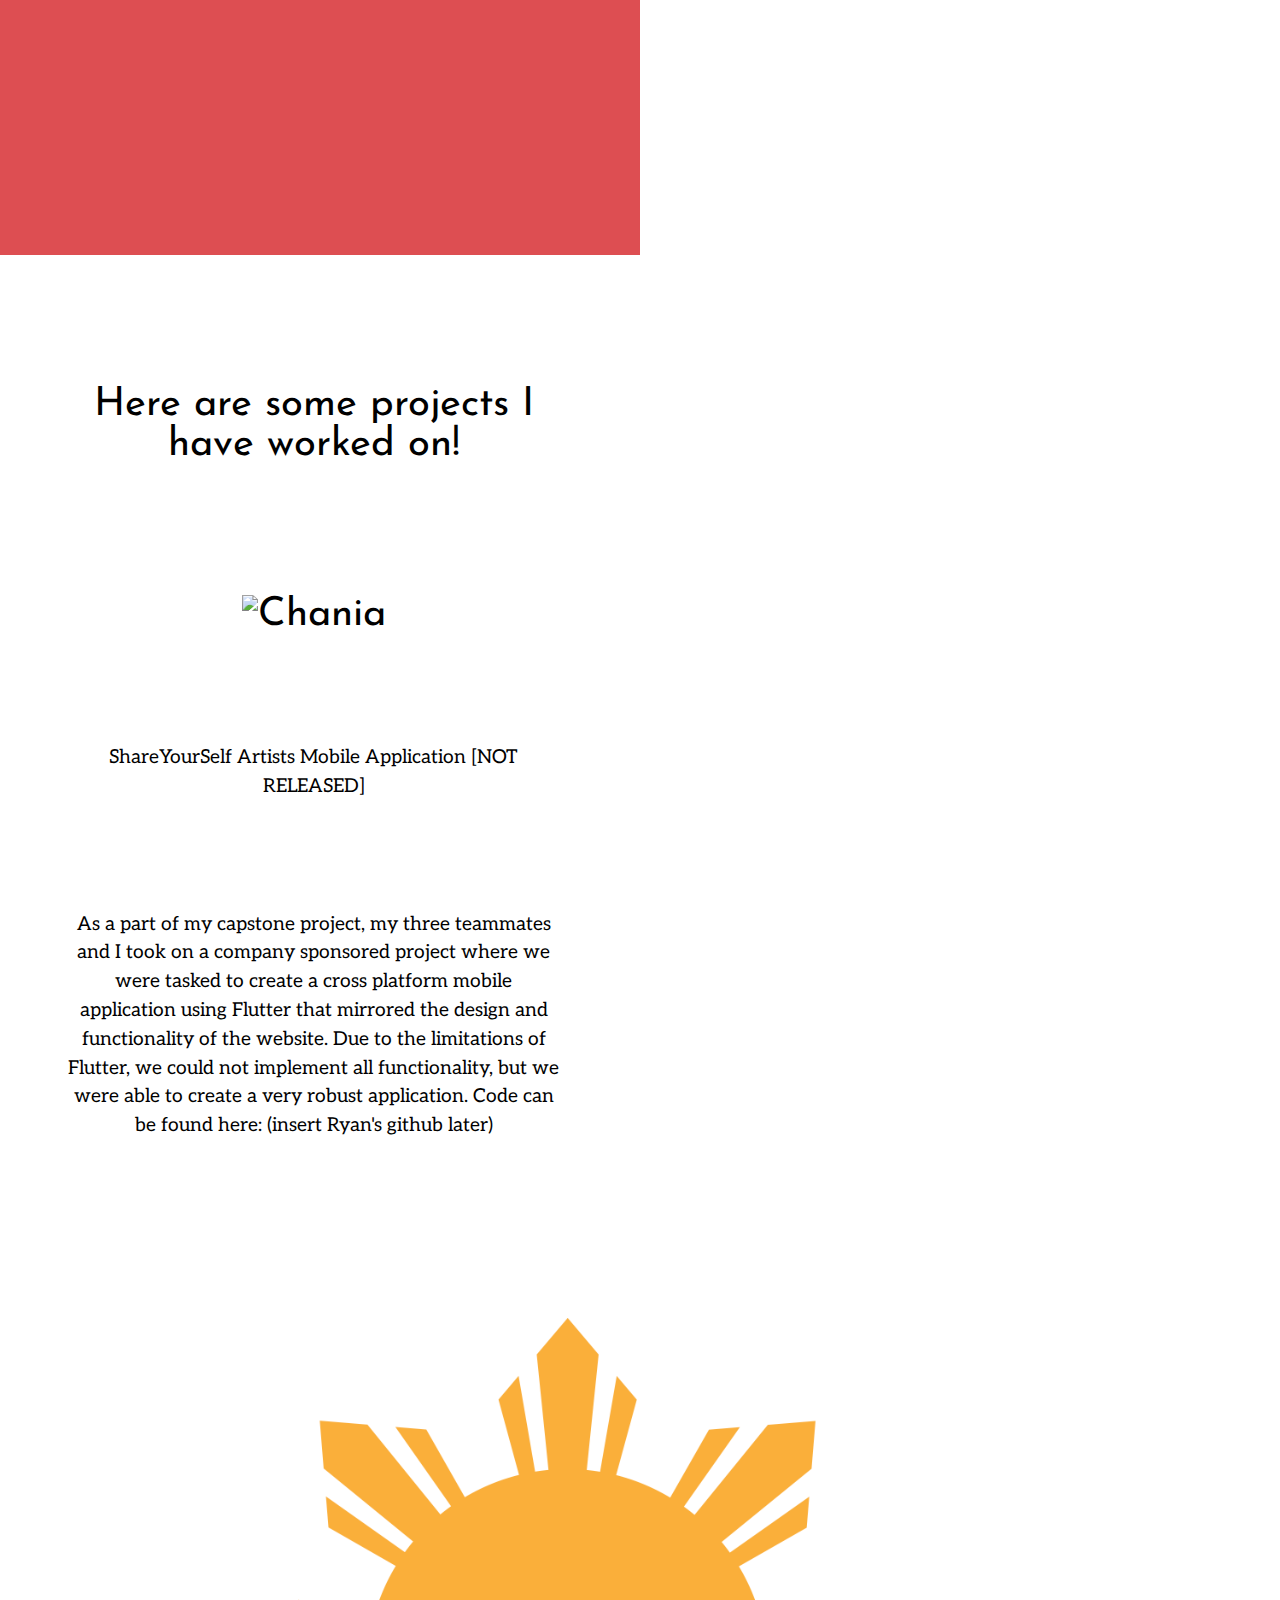
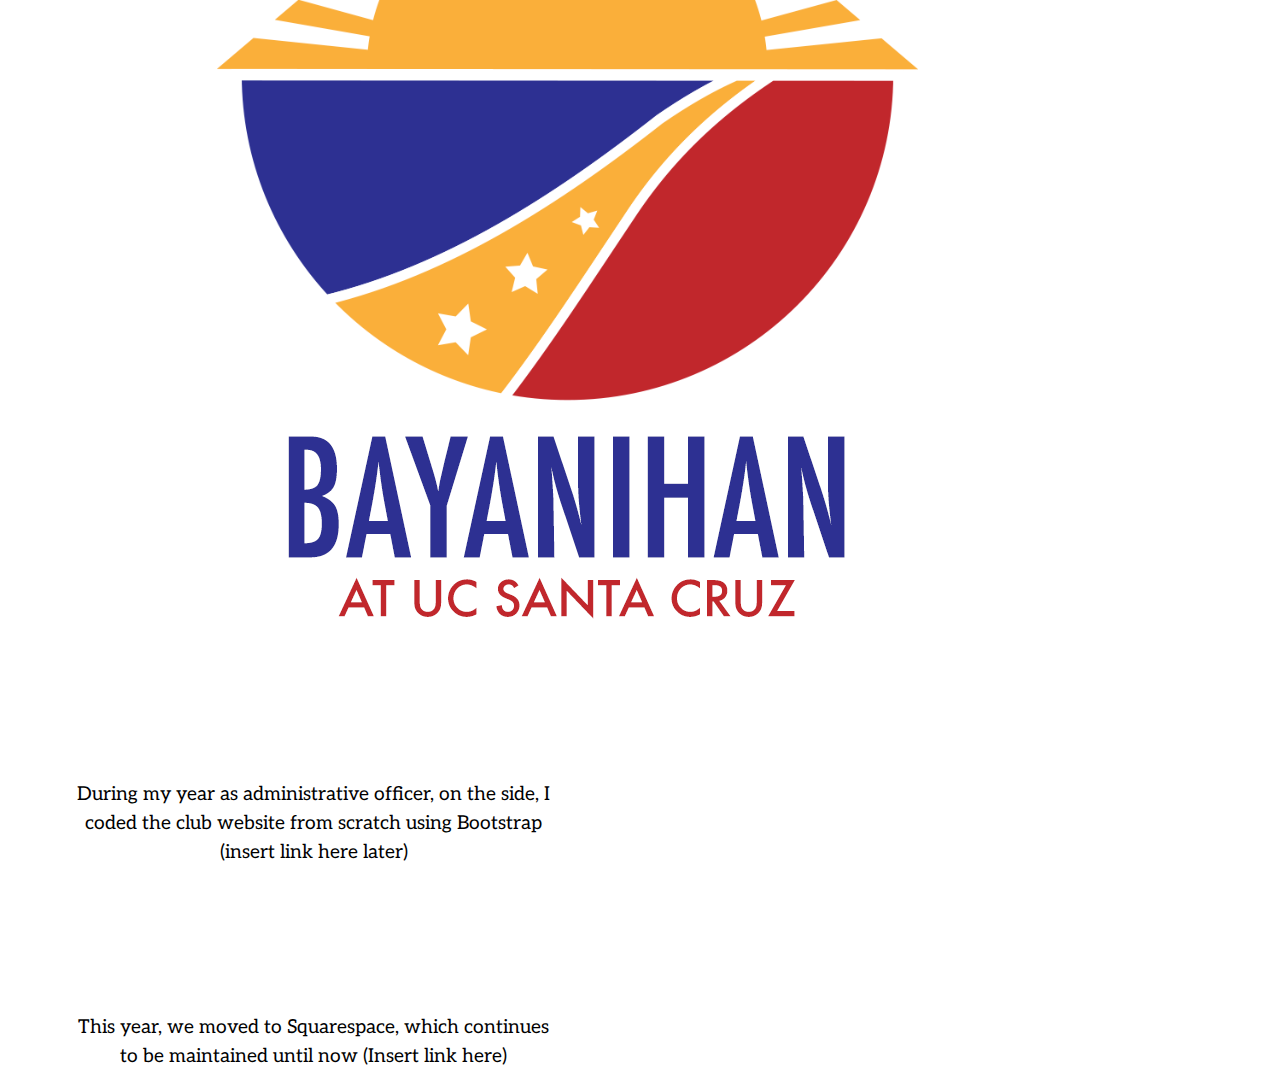
==== commit 908c96e1: "Mobile optimization" ====
--- a/index.html
+++ b/index.html
@@ -13,11 +13,14 @@
         
         <script src="https://maxcdn.bootstrapcdn.com/bootstrap/4.0.0-beta.2/js/bootstrap.min.js" integrity="sha384-alpBpkh1PFOepccYVYDB4do5UnbKysX5WZXm3XxPqe5iKTfUKjNkCk9SaVuEZflJ" crossorigin="anonymous"></script>
         
+        <link href="//maxcdn.bootstrapcdn.com/font-awesome/4.7.0/css/font-awesome.min.css" rel="stylesheet">
+        
     </head>
     
     <body>
   
 <!--HEADER-->
+<!--
     <section class = "landing">
         <div id = "header">
             <p id = "nameTitle">Alexis Mabugat</p>
@@ -29,12 +32,103 @@
               <div class="fix1">
                 <a href="#" class="button" id="button-4">Resume</a>
               </div>
+                <div style = "font-size: 45%">
+                    <i class="fa fa-envelope-o fix3"></i>
+                    <i class="fa fa-github fix5"></i>
+                    <i class="fa fa-linkedin-square fix4"></i>
+                </div>
+                
               <div class="fix2">
                 <a href="#" class="button" id="button-4">About</a>
               </div>
             </div>   
         </div>    
     </section>
+-->
+        
+        <section class = "landing">
+            <div class = "row">
+                <div class = "col-lg-12">
+                    <p id = "nameTest">Alexis Mabugat</p>
+                </div>
+            </div>
+            <div class = "row">
+                <div class = "col-lg-12">
+                    <p id = "titleTest"  class = "font-italic"> "Life isn't about how many breaths you take, it's about the moments that take your breath away" - Hitch</p>
+                </div>
+            </div>
+            <div class = "row">
+                <div class = "col-sm-2" >
+                    
+                </div>
+                <div class = "col-sm-8 disappear" >
+                    <div class = "row">
+                        <div class = "col-sm-4">
+                            <div class="fix1">
+                                <a href="#" class="button" id="button-4">Resume</a>
+                            </div>
+                        </div>
+                        
+                         
+                        <div class = "col-sm-1">
+                            <div style = "font-size: 45%">
+                                <i class="fa fa-envelope-o fix3"></i> 
+                            </div>
+                        </div>
+                       
+                        
+                        <div class = "col-sm-2">
+                            <div style = "font-size: 45%">
+                                <i class="fa fa-github fix5"></i>   
+                            </div>
+                        </div>
+                        <div class = "col-sm-1">
+                            <div style = "font-size: 45%">
+                                <i class="fa fa-linkedin-square fix4"></i>
+                            </div>
+                        </div>
+                        
+                        <div class = "col-sm-4">
+                            <div class="fix2">
+                                <a href="#" class="button" id="button-4">About</a>
+                            </div>
+                        </div>
+                    </div>
+                   
+                </div>
+                <div class = "col-sm-2" >
+                    
+                </div>
+                
+                
+                
+            </div>
+            
+            
+<!--
+        <div id = "header">
+            <p id = "nameTitle">Alexis Mabugat</p>
+            <p id = "titleSubtext"  class = "font-italic"> "Life isn't about how many breaths you take, it's about the moments that take your breath away" - Hitch</p>
+        </div>
+         
+        <div class="container">
+            <div class="row">
+              <div class="fix1">
+                <a href="#" class="button" id="button-4">Resume</a>
+              </div>
+                <div style = "font-size: 45%">
+                    <i class="fa fa-envelope-o fix3"></i>
+                    <i class="fa fa-github fix5"></i>
+                    <i class="fa fa-linkedin-square fix4"></i>
+                </div>
+                
+              <div class="fix2">
+                <a href="#" class="button" id="button-4">About</a>
+              </div>
+            </div>   
+        </div>    
+-->
+    </section>
         
 <!--ABOUT SECTION-->
         
@@ -47,7 +141,7 @@
                     <div class = "row" style = "text-align: center">
                         <div class = "col-xs-12">
                             <img class="img-fluid" src="https://www.cesarsway.com/sites/newcesarsway/files/styles/large_article_preview/public/Natural-Dog-Law-2-To-dogs%2C-energy-is-everything.jpg?itok=Z-ujUOUr" id = "aboutLine" alt="Chania">
-                            <p id = "aboutLine">Hi! My name is Alexis Mabugat</p>
+                            <p id = "aboutLine">Hi! My name is <br> Alexis Mabugat</p>
                             <p id = "aboutDesc">I am currently a student at UC Santa Cruz. I am a third year engineering major, with a concentration in Systems Programming. 
                             </p>
                             <br>
@@ -123,7 +217,7 @@
                                 </div>
                             </div>
                             
-                            <div class = "row" style = "padding-bottom: 10vh;">
+                            <div class = "row" style = "padding-bottom: 2vh;">
                                 <div class = "col-md-6">
                                      <p id = "workJob" style = "color: white;">Staples
                                     </p>
@@ -204,7 +298,7 @@
                                 </div>
                             </div>
                             
-                            <div class = "row" style = "padding-bottom: 10vh;">
+                            <div class = "row" style = "padding-bottom: 15vh;">
                                 <div class = "col-md-6">
                                      <p id = "workJob" style = "color: white;">Circle K International
                                     </p>
--- a/stylesheet.css
+++ b/stylesheet.css
@@ -4,8 +4,8 @@
 @import url('https://fonts.googleapis.com/css?family=Aleo');
 @import url('https://fonts.googleapis.com/css?family=Aleo:400i');
 
-
-html, body {
+/*not changed*/
+  html, body {
   height: 100%;
   margin: 0;
     box-sizing: border-box;
@@ -20,7 +20,6 @@
     width: 100%;
     text-align: center;
 }
-
 
 #nameTitle{
     color:white;
@@ -34,92 +33,42 @@
     1px 1px  #000;  
 }
 
-#titleSubtext{
+
+/* Extra small devices (phones, 600px and down) */
+@media only screen and (max-width: 600px) {
+  
+
+
+#nameTest{
+    color:white;
+    padding-top: 50%;
+    font-size: 60%;
+    text-shadow: 0px 0px 0 #000,
+    1px -1px 0 #000,
+    3px 6px  #000,
+    1px 1px  #000;  
+}
+
+#titleTest{
     color: 	#DD4E52;
     font-family: 'Josefin Sans', sans-serif;
-    font-size: 1.5rem;
-    padding-top: 3%;
-    padding-left: 1%;
-    position:absolute;
-    top: 60%;
-    left:50%;
-    transform: translate(-50%,-50%);
-}
+    font-size: 20%;
+    padding: 5% 20% 5% 20%;
+}
+
 
 .button{
-    
-    display: inline-block;
-    padding: 20px 50px;
-    margin: 20px 0;
-    position: relative;
-    color: #ecf0f1;
-    font-family: 'Josefin Sans', sans-serif;
-    font-size: 1rem;
-}
-
-#button-4{
-    border: 2px solid #DD4E52;
-    color: #DD4E52;
-    overflow: hidden;
-    -webkit-transition: all 0.3s ease-in-out;
-    -o-transition: all 0.3s ease-in-out;
-    transition: all 0.3s ease-in-out;
-     position:absolute;
-    top: 100%;
-    left:50%;
-    transform: translate(-50%,-50%);
-}
-
-#button-4:before, #button-4:after{
-    content: "";
-    position: absolute;
-    width: 100%;
-    height: 0;
-    left: 0;
-    top: 50%;
-    z-index: -1;
-    background-color: #DD4E52;
-    -webkit-transition: all 0.3s ease-in-out;
-    -o-transition: all 0.3s ease-in-out;
-    transition: all 0.3s ease-in-out;
-}
-
-#button-4:after{
-    top: auto;
-    bottom: 50%;
-}
-
-#button-4:hover{
-    color: #ecf0f1;
-    border: 2px solid white;
-    text-decoration-line: none;
-}
-
-#button-4:hover:before{
-    height: 50%;
-}
-
-#button-4:hover:after{
-    height: 50%;
-}
-
-.fix1{
-   position:absolute;
-    top: 85%;
-    left:25%;
-    transform: translate(-50%,-50%);
-}
-
-.fix2{
-   position:absolute;
-    top: 85%;
-    left:75%;
-    transform: translate(-50%,-50%);
+    font-size: 0;
+}
+
+
+.disappear{
+    display:none;
 }
 
 .leftcol {
    overflow:hidden;
-/*    height: 100vh;*/
+/*    he ight: 100vh;*/
     height: 100px;
     position: sticky;
     top:0;
@@ -137,13 +86,7 @@
 
 
 .pcc_bg{
-
     background-color: #DD4E52;
-/*
-    background-size: cover;
-    background-position: center;
-    background-repeat: no-repeat;
-*/
     
 }
 
@@ -152,65 +95,29 @@
 *, *:before, *:after {
   box-sizing: inherit;
 }
-body {
-  background-color: white;
-  line-height: 1.2;
-}
-/**
- * For modern browsers
- * 1. The space content is one way to avoid an Opera bug when the
- *    contenteditable attribute is included anywhere else in the document.
- *    Otherwise it causes space to appear at the top and bottom of elements
- *    that are clearfixed.
- * 2. The use of `table` rather than `block` is only necessary if using
- *    `:before` to contain the top-margins of child elements.
- */
-.cf:before,
-.cf:after {
-    content: " "; /* 1 */
-    display: table; /* 2 */
-}
-
-.cf:after {
-    clear: both;
-}
-
-/**
- * For IE 6/7 only
- * Include this rule to trigger hasLayout and contain floats.
- */
-.cf {
-    *zoom: 1;
-}
-.wrapper {
-/*  width: 100%;*/
-/*  max-width: 600px;*/
-  margin-right: auto;
-  margin-left: auto;
-/*  margin-top: 60px;*/
-/*  margin-bottom: 200px;*/
-}
+
+
 .content {
   padding: 0px 40px 0px 40px;
-  width: 49%;
+  width: 100%;
 }
 
 .content1 {
   padding: 0 40px;
-  width: 49%;
+  width: 100%;
   background-color:  #292929;
 }
 
 .content2 {
   padding: 0 40px;
-  width: 49%;
+  width: 100%;
   background-color:  white;
 }
 
 .sidebar {
 /*  padding: 20px;*/
     height:100vh;
-  width: 50%;
+  width: 100%;
   background-color: #DD4E52;
   color: white;
 }
@@ -218,7 +125,7 @@
 .sidebar1 {
 /*  padding: 20px;*/
     height:100vh;
-  width: 50%;
+  width: 100%;
   background-color: white;
   color: white;
 }
@@ -226,8 +133,8 @@
 .sidebar2 {
 /*  padding: 20px;*/
     height:100vh;
-  width: 50%;
-  background-color:  #292929;
+  width: 100%;
+  background-color:  #DD4E52;
 /*  color: white;*/
 }
 
@@ -246,12 +153,12 @@
     padding-right: 3vh;
     text-align: center;
     font-family: 'Josefin Sans', sans-serif;
-    font-size: 2.5rem; 
+    font-size: 180%; 
 }
 
 #aboutDesc{
     font-family: 'Aleo', serif;
-    font-size: 1.2rem; 
+    font-size: 100%; 
     padding-top: 10vh;
     padding-left: 3vh;
     padding-right: 3vh;
@@ -298,7 +205,7 @@
 }
 #workDesc{
     font-family: 'Aleo', serif;
-    padding-top: 7.5vh;
+/*    padding-top: 7.5vh;*/
     font-size: 1rem; 
 /*    padding-left: 3vh;*/
     padding-right: 3vh;
@@ -315,27 +222,615 @@
     color:white;
 }
 
-.content,
-.sidebar {
-  float: left;
-}
-
-
-/* The sticky */
-.sidebar {
-  position: -webkit-sticky;
-  position: sticky;
-  top: 0;
-}
-
-.sidebar1 {
-  position: -webkit-sticky;
-  position: sticky;
-  top: 0;
-}
-
-.sidebar2 {
-  position: -webkit-sticky;
-  position: sticky;
-  top: 0;
-}
+
+} 
+/*tablets*/
+@media only screen and (min-width: 600px) {
+
+    #nameTest{
+        color:white;
+        padding-top: 20%;
+        text-shadow: 0px 0px 0 #000,
+        1px -1px 0 #000,
+        3px 6px  #000,
+        1px 1px  #000; 
+        font-size: 80%;
+    }
+
+    #titleTest{
+        color: 	#DD4E52;
+        font-family: 'Josefin Sans', sans-serif;
+        font-size: 1.5rem;
+        padding: 5% 20% 5% 20%;
+    }
+
+
+    .button{
+
+        display: inline-block;
+        padding: 10px 20px;
+    /*    margin: 20px 0;*/
+        position: relative;
+        color: #ecf0f1;
+        font-family: 'Josefin Sans', sans-serif;
+        font-size: 1rem;
+    }
+
+    #button-4{
+        border: 2px solid #DD4E52;
+        color: #DD4E52;
+        overflow: hidden;
+        -webkit-transition: all 0.3s ease-in-out;
+        -o-transition: all 0.3s ease-in-out;
+        transition: all 0.3s ease-in-out;
+         position:absolute;
+        top: 40%;
+        left:50%;
+        transform: translate(-50%,-50%);
+    }
+
+    #button-4:before, #button-4:after{
+        content: "";
+        position: absolute;
+        width: 100%;
+        height: 0;
+        left: 0;
+        top: 50%;
+        z-index: -1;
+        background-color: #DD4E52;
+        -webkit-transition: all 0.3s ease-in-out;
+        -o-transition: all 0.3s ease-in-out;
+        transition: all 0.3s ease-in-out;
+    }
+
+    #button-4:after{
+        top: auto;
+        bottom: 50%;
+    }
+
+    #button-4:hover{
+        color: #ecf0f1;
+        border: 2px solid white;
+        text-decoration-line: none;
+    }
+
+    #button-4:hover:before{
+        height: 50%;
+    }
+
+    #button-4:hover:after{
+        height: 50%;
+    }
+
+    .fix1{
+
+    }
+
+    .fix2{
+
+    }
+
+    .fix3{
+    /*
+       position:absolute;
+        top: 88%;
+        left:40%;
+        transform: translate(-50%,-50%);
+    */
+        color: #DD4E52;
+    }
+
+    .fix4{
+    /*
+       position:absolute;
+        top: 88%;
+        left:60%;
+        transform: translate(-50%,-50%);
+    */
+        color: #DD4E52;
+    }
+
+    .fix5{
+       position:absolute;
+        top: 40%;
+        left:80%;
+        transform: translate(-50%,-50%);
+        color: #DD4E52;
+    }
+
+
+    .leftcol {
+       overflow:hidden;
+    /*    height: 100vh;*/
+        height: 100px;
+        position: sticky;
+        top:0;
+
+    }
+
+    .rightcol {
+       height: 100vh;
+    }
+
+    .sticky {
+        position: fixed;
+        top:0;
+    }
+
+
+    .pcc_bg{
+
+        background-color: #DD4E52;
+    /*
+        background-size: cover;
+        background-position: center;
+        background-repeat: no-repeat;
+    */
+
+    }
+
+
+    /* apply a natural box layout model to all elements, but allowing components to change */
+    *, *:before, *:after {
+      box-sizing: inherit;
+    }
+
+
+    .content {
+      padding: 0px 40px 0px 40px;
+      width: 49%;
+    }
+
+    .content1 {
+      padding: 0 40px;
+      width: 49%;
+      background-color:  #292929;
+    }
+
+    .content2 {
+      padding: 0 40px;
+      width: 49%;
+      background-color:  white;
+    }
+
+    .sidebar {
+    /*  padding: 20px;*/
+        height:100vh;
+      width: 50%;
+      background-color: #DD4E52;
+      color: white;
+    }
+
+    .sidebar1 {
+    /*  padding: 20px;*/
+        height:100vh;
+      width: 50%;
+      background-color: white;
+      color: white;
+    }
+
+    .sidebar2 {
+    /*  padding: 20px;*/
+        height:100vh;
+      width: 50%;
+      background-color:  #DD4E52;
+    /*  color: white;*/
+    }
+
+    #aboutText{
+    /*    transform: translate(0%,500%);*/
+        padding-top: 40vh;
+        text-align: center;
+         font-family: 'Sacramento', cursive;
+        font-size: 6rem;
+    }
+
+    #aboutLine{
+    /*    transform: translate(0%,500%);*/
+        padding-top: 10vh;
+        padding-left: 3vh;
+        padding-right: 3vh;
+        text-align: center;
+        font-family: 'Josefin Sans', sans-serif;
+        font-size: 2.5rem; 
+    }
+
+    #aboutDesc{
+        font-family: 'Aleo', serif;
+        font-size: 1.2rem; 
+        padding-top: 10vh;
+        padding-left: 3vh;
+        padding-right: 3vh;
+        line-height: 1.5;
+    }
+
+    #workText{
+    /*    transform: translate(0%,500%);*/
+        padding-top: 40vh;
+        text-align: center;
+         font-family: 'Sacramento', cursive;
+        font-size: 6rem;
+        color:black;
+    }
+
+    #workJob{
+        font-family: 'Josefin Sans', sans-serif;
+        font-size: 1.5rem; 
+        padding-top: 10vh;
+        padding-left: 3vh;
+        padding-right: 3vh;
+        line-height: 1.5;
+        text-align: left;
+    }
+
+    #workLine{
+    /*    transform: translate(0%,500%);*/
+        padding-top: 10vh;
+        padding-left: 3vh;
+        padding-right: 3vh;
+        text-align: center;
+        font-family: 'Josefin Sans', sans-serif;
+        font-size: 2rem; 
+    }
+
+    #workDetails{
+        font-family: 'Aleo', serif;
+        padding-left: 3vh;
+        font-size: 1rem; 
+    /*    padding-left: 3vh;*/
+        padding-right: 3vh;
+        line-height: 1.5;
+        text-align: left;
+    }
+    #workDesc{
+        font-family: 'Aleo', serif;
+        padding-top: 7.5vh;
+        font-size: 1rem; 
+    /*    padding-left: 3vh;*/
+        padding-right: 3vh;
+        line-height: 1.5;
+        text-align: left;
+    }
+
+    #projectText{
+    /*    transform: translate(0%,500%);*/
+        padding-top: 40vh;
+        text-align: center;
+         font-family: 'Sacramento', cursive;
+        font-size: 6rem;
+        color:white;
+    }
+
+    .content,
+    .sidebar {
+      float: left;
+    }
+
+
+    /* The sticky */
+    .sidebar {
+      position: -webkit-sticky;
+      position: sticky;
+      top: 0;
+    }
+
+    .sidebar1 {
+      position: -webkit-sticky;
+      position: sticky;
+      top: 0;
+    }
+
+    .sidebar2 {
+      position: -webkit-sticky;
+      position: sticky;
+      top: 0;
+    }
+    
+}
+
+
+/* Medium devices (landscape tablets, 768px and up) */
+@media only screen and (min-width: 992px) {
+
+    #nameTest{
+        color:white;
+        padding-top: 15%;
+        text-shadow: 0px 0px 0 #000,
+        1px -1px 0 #000,
+        3px 6px  #000,
+        1px 1px  #000;  
+    }
+
+    #titleTest{
+        color: 	#DD4E52;
+        font-family: 'Josefin Sans', sans-serif;
+        font-size: 1.5rem;
+        padding: 5% 20% 5% 20%;
+    }
+
+
+    .button{
+        display: inline-block;
+        padding: 20px 50px;
+        position: relative;
+        color: #ecf0f1;
+        font-family: 'Josefin Sans', sans-serif;
+        font-size: 1rem;
+    }
+
+    #button-4{
+        border: 2px solid #DD4E52;
+        color: #DD4E52;
+        overflow: hidden;
+        -webkit-transition: all 0.3s ease-in-out;
+        -o-transition: all 0.3s ease-in-out;
+        transition: all 0.3s ease-in-out;
+         position:absolute;
+        top: 40%;
+        left:50%;
+        transform: translate(-50%,-50%);
+    }
+
+    #button-4:before, #button-4:after{
+        content: "";
+        position: absolute;
+        width: 100%;
+        height: 0;
+        left: 0;
+        top: 50%;
+        z-index: -1;
+        background-color: #DD4E52;
+        -webkit-transition: all 0.3s ease-in-out;
+        -o-transition: all 0.3s ease-in-out;
+        transition: all 0.3s ease-in-out;
+    }
+
+    #button-4:after{
+        top: auto;
+        bottom: 50%;
+    }
+
+    #button-4:hover{
+        color: #ecf0f1;
+        border: 2px solid white;
+        text-decoration-line: none;
+    }
+
+    #button-4:hover:before{
+        height: 50%;
+    }
+
+    #button-4:hover:after{
+        height: 50%;
+    }
+
+    .fix1{
+
+    }
+
+    .fix2{
+
+    }
+
+    .fix3{
+    /*
+       position:absolute;
+        top: 88%;
+        left:40%;
+        transform: translate(-50%,-50%);
+    */
+        color: #DD4E52;
+    }
+
+    .fix4{
+    /*
+       position:absolute;
+        top: 88%;
+        left:60%;
+        transform: translate(-50%,-50%);
+    */
+        color: #DD4E52;
+    }
+
+    .fix5{
+    /*
+       position:absolute;
+        top: 88%;
+        left:50%;
+        transform: translate(-50%,-50%);
+    */
+        color: #DD4E52;
+    }
+
+
+    .leftcol {
+       overflow:hidden;
+    /*    height: 100vh;*/
+        height: 100px;
+        position: sticky;
+        top:0;
+
+    }
+
+    .rightcol {
+       height: 100vh;
+    }
+
+    .sticky {
+        position: fixed;
+        top:0;
+    }
+
+
+    .pcc_bg{
+
+        background-color: #DD4E52;
+    /*
+        background-size: cover;
+        background-position: center;
+        background-repeat: no-repeat;
+    */
+
+    }
+
+
+    /* apply a natural box layout model to all elements, but allowing components to change */
+    *, *:before, *:after {
+      box-sizing: inherit;
+    }
+
+
+    .content {
+      padding: 0px 40px 0px 40px;
+      width: 49%;
+    }
+
+    .content1 {
+      padding: 0 40px;
+      width: 49%;
+      background-color:  #292929;
+    }
+
+    .content2 {
+      padding: 0 40px;
+      width: 49%;
+      background-color:  white;
+    }
+
+    .sidebar {
+    /*  padding: 20px;*/
+        height:100vh;
+      width: 50%;
+      background-color: #DD4E52;
+      color: white;
+    }
+
+    .sidebar1 {
+    /*  padding: 20px;*/
+        height:100vh;
+      width: 50%;
+      background-color: white;
+      color: white;
+    }
+
+    .sidebar2 {
+    /*  padding: 20px;*/
+        height:100vh;
+      width: 50%;
+      background-color:  #DD4E52;
+    /*  color: white;*/
+    }
+
+    #aboutText{
+    /*    transform: translate(0%,500%);*/
+        padding-top: 40vh;
+        text-align: center;
+         font-family: 'Sacramento', cursive;
+        font-size: 6rem;
+    }
+
+    #aboutLine{
+    /*    transform: translate(0%,500%);*/
+        padding-top: 10vh;
+        padding-left: 3vh;
+        padding-right: 3vh;
+        text-align: center;
+        font-family: 'Josefin Sans', sans-serif;
+        font-size: 2.5rem; 
+    }
+
+    #aboutDesc{
+        font-family: 'Aleo', serif;
+        font-size: 1.2rem; 
+        padding-top: 10vh;
+        padding-left: 3vh;
+        padding-right: 3vh;
+        line-height: 1.5;
+    }
+
+    #workText{
+    /*    transform: translate(0%,500%);*/
+        padding-top: 40vh;
+        text-align: center;
+         font-family: 'Sacramento', cursive;
+        font-size: 6rem;
+        color:black;
+    }
+
+    #workJob{
+        font-family: 'Josefin Sans', sans-serif;
+        font-size: 1.5rem; 
+        padding-top: 10vh;
+        padding-left: 3vh;
+        padding-right: 3vh;
+        line-height: 1.5;
+        text-align: left;
+    }
+
+    #workLine{
+    /*    transform: translate(0%,500%);*/
+        padding-top: 10vh;
+        padding-left: 3vh;
+        padding-right: 3vh;
+        text-align: center;
+        font-family: 'Josefin Sans', sans-serif;
+        font-size: 2rem; 
+    }
+
+    #workDetails{
+        font-family: 'Aleo', serif;
+        padding-left: 3vh;
+        font-size: 1rem; 
+    /*    padding-left: 3vh;*/
+        padding-right: 3vh;
+        line-height: 1.5;
+        text-align: left;
+    }
+    #workDesc{
+        font-family: 'Aleo', serif;
+        padding-top: 7.5vh;
+        font-size: 1rem; 
+    /*    padding-left: 3vh;*/
+        padding-right: 3vh;
+        line-height: 1.5;
+        text-align: left;
+    }
+
+    #projectText{
+    /*    transform: translate(0%,500%);*/
+        padding-top: 40vh;
+        text-align: center;
+         font-family: 'Sacramento', cursive;
+        font-size: 6rem;
+        color:white;
+    }
+
+    .content,
+    .sidebar {
+      float: left;
+    }
+
+
+    /* The sticky */
+    .sidebar {
+      position: -webkit-sticky;
+      position: sticky;
+      top: 0;
+    }
+
+    .sidebar1 {
+      position: -webkit-sticky;
+      position: sticky;
+      top: 0;
+    }
+
+    .sidebar2 {
+      position: -webkit-sticky;
+      position: sticky;
+      top: 0;
+    }
+
+
+    
+} 
+
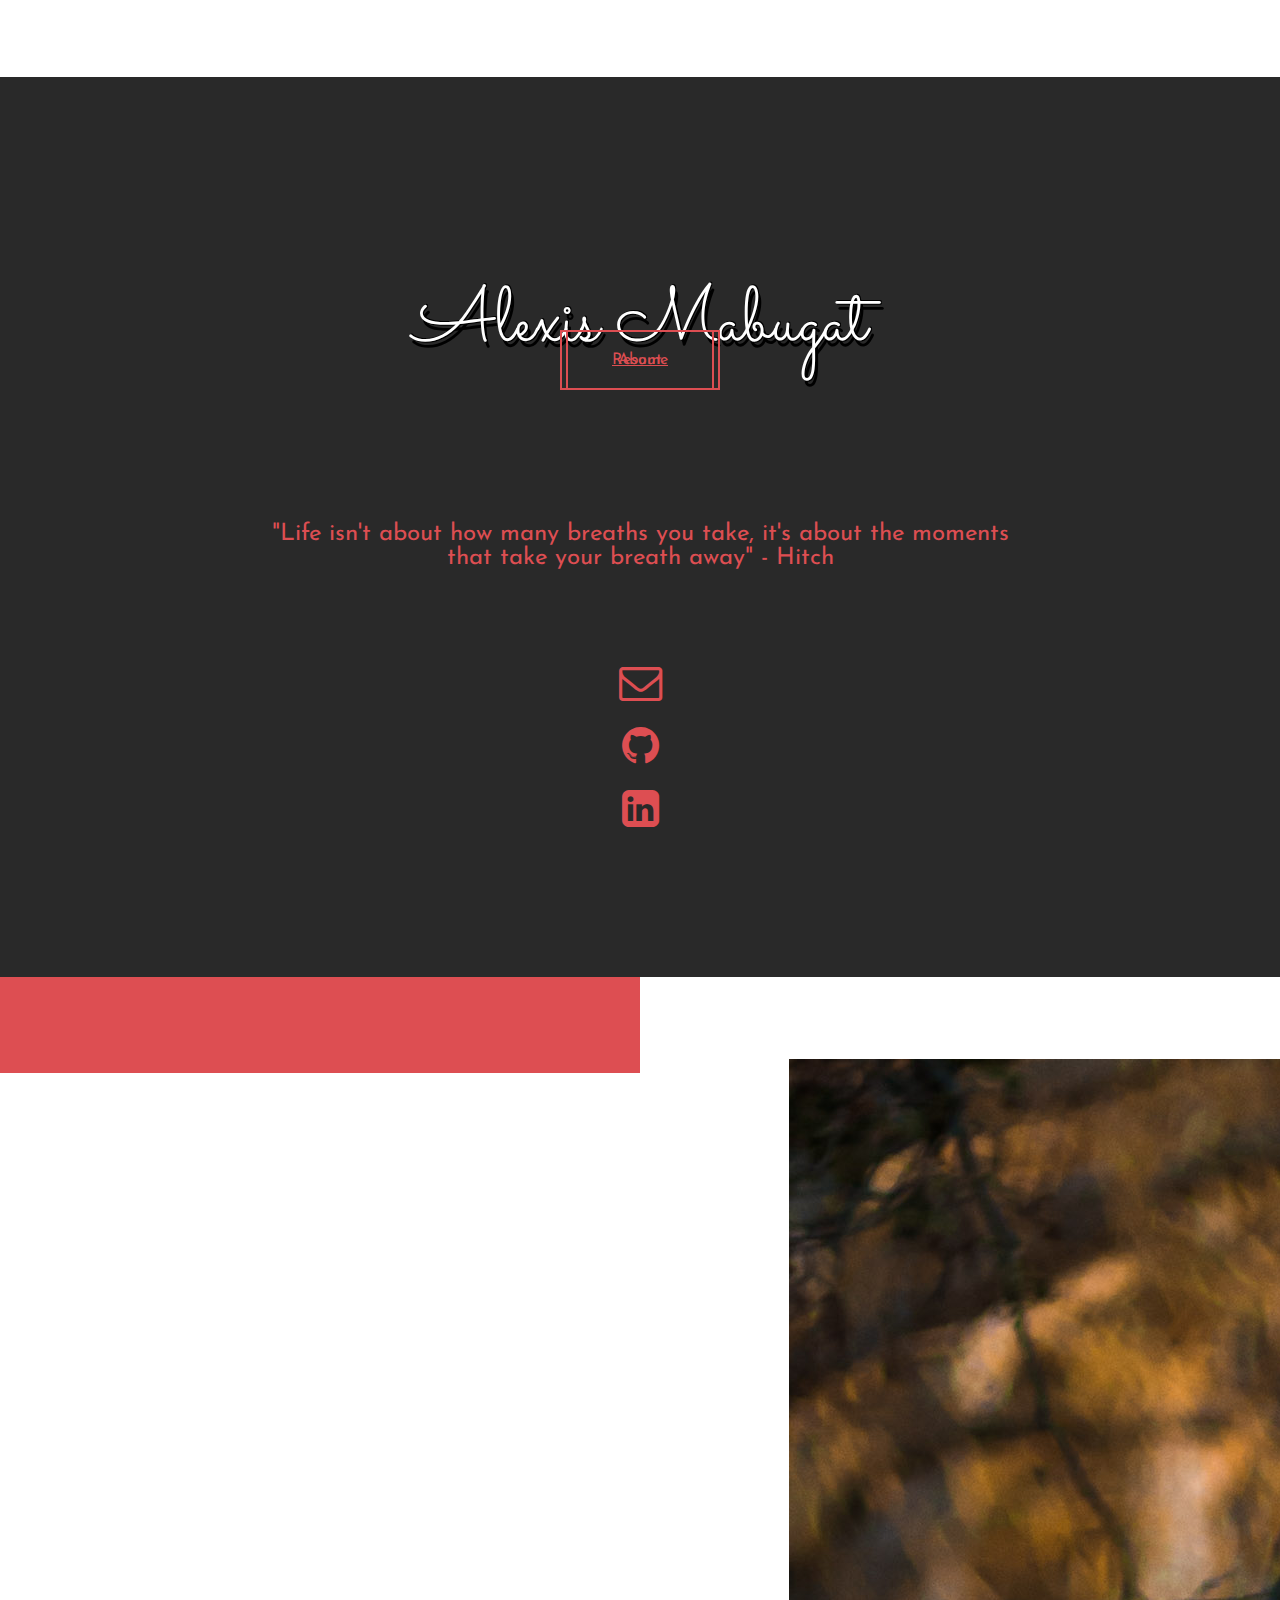
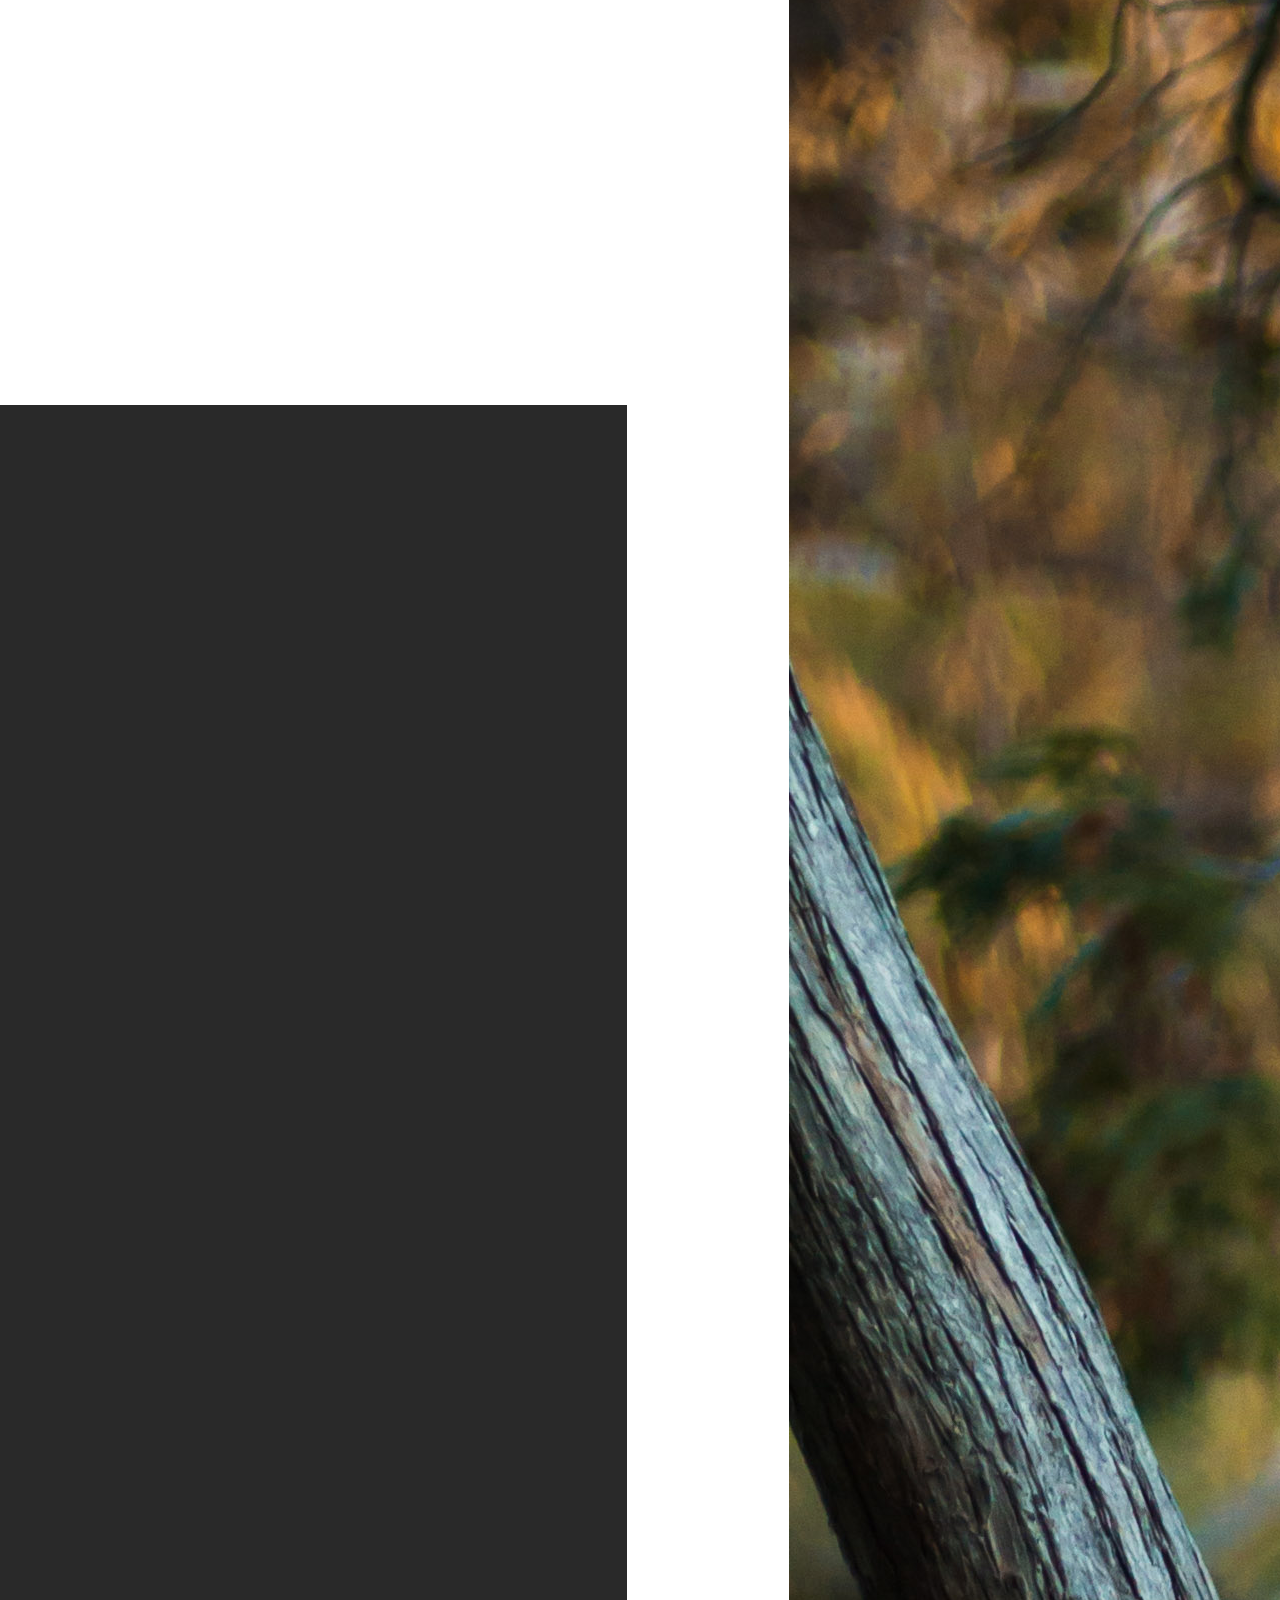
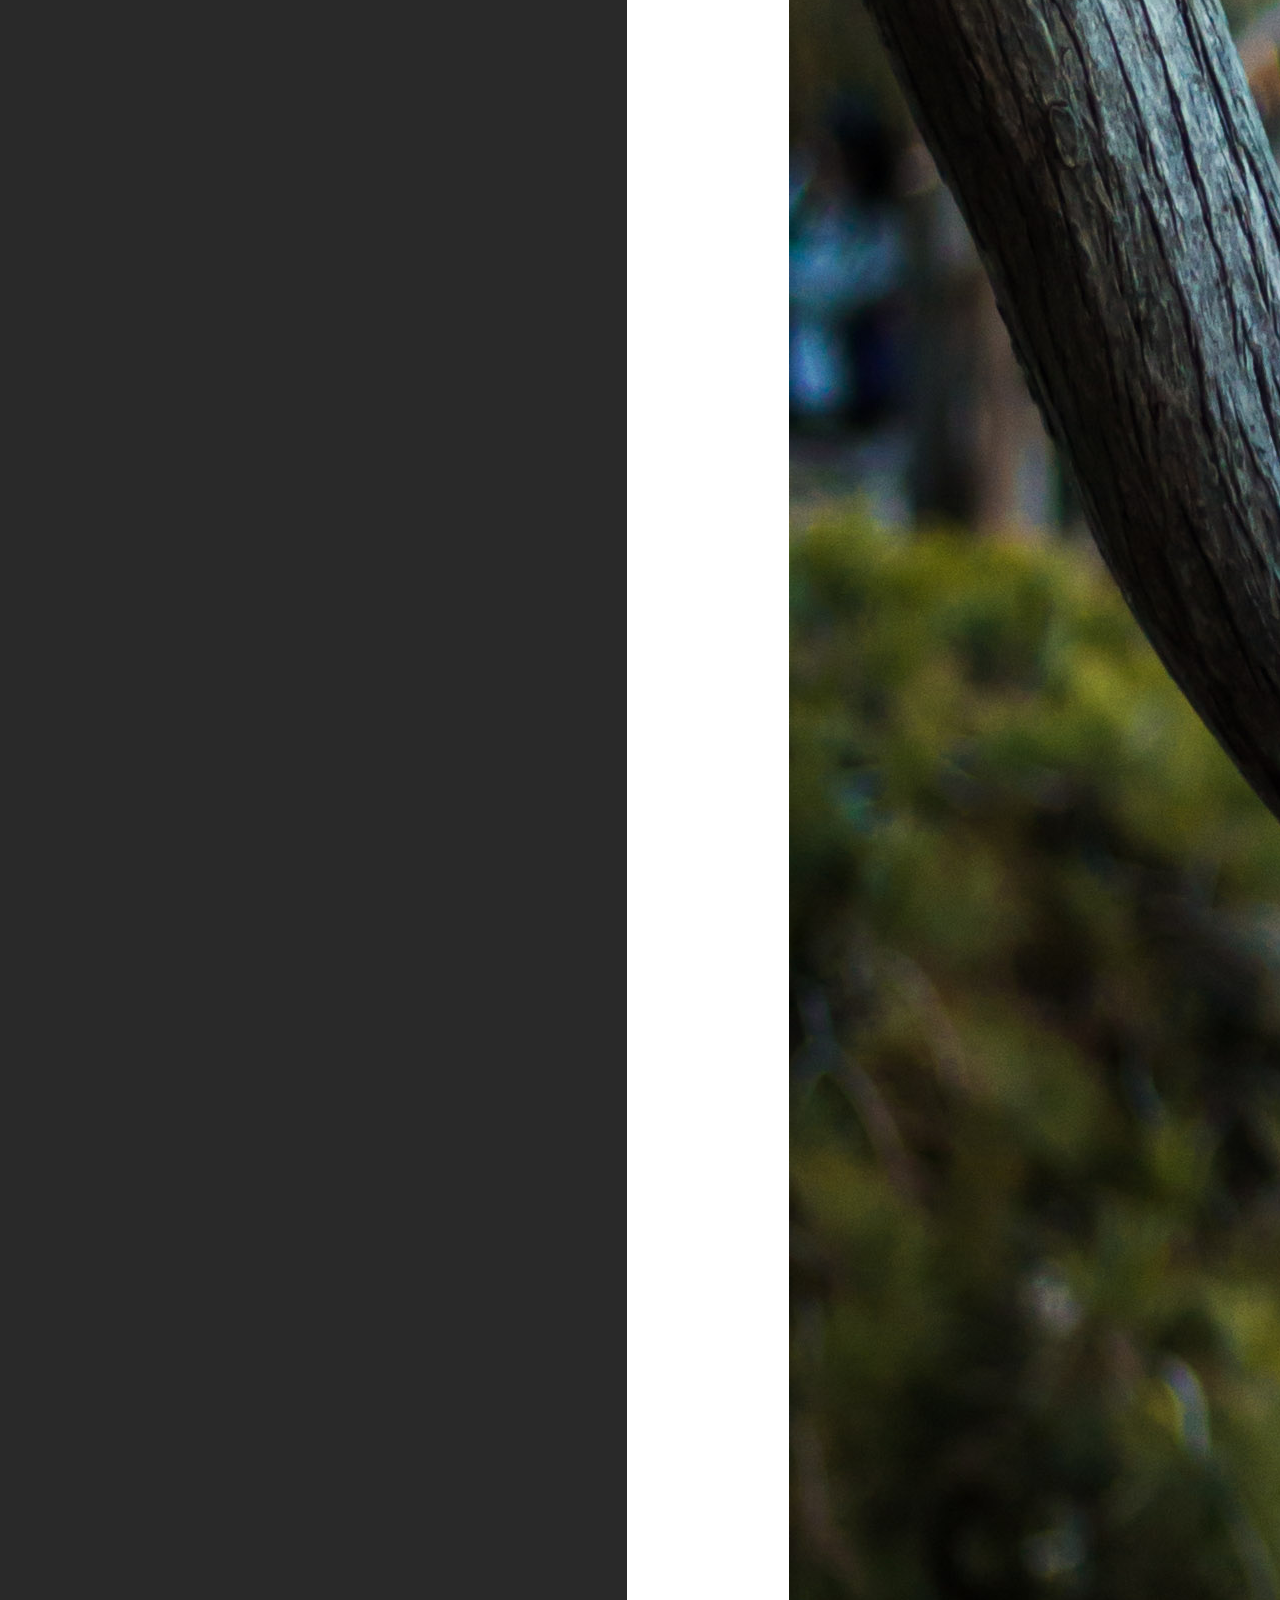
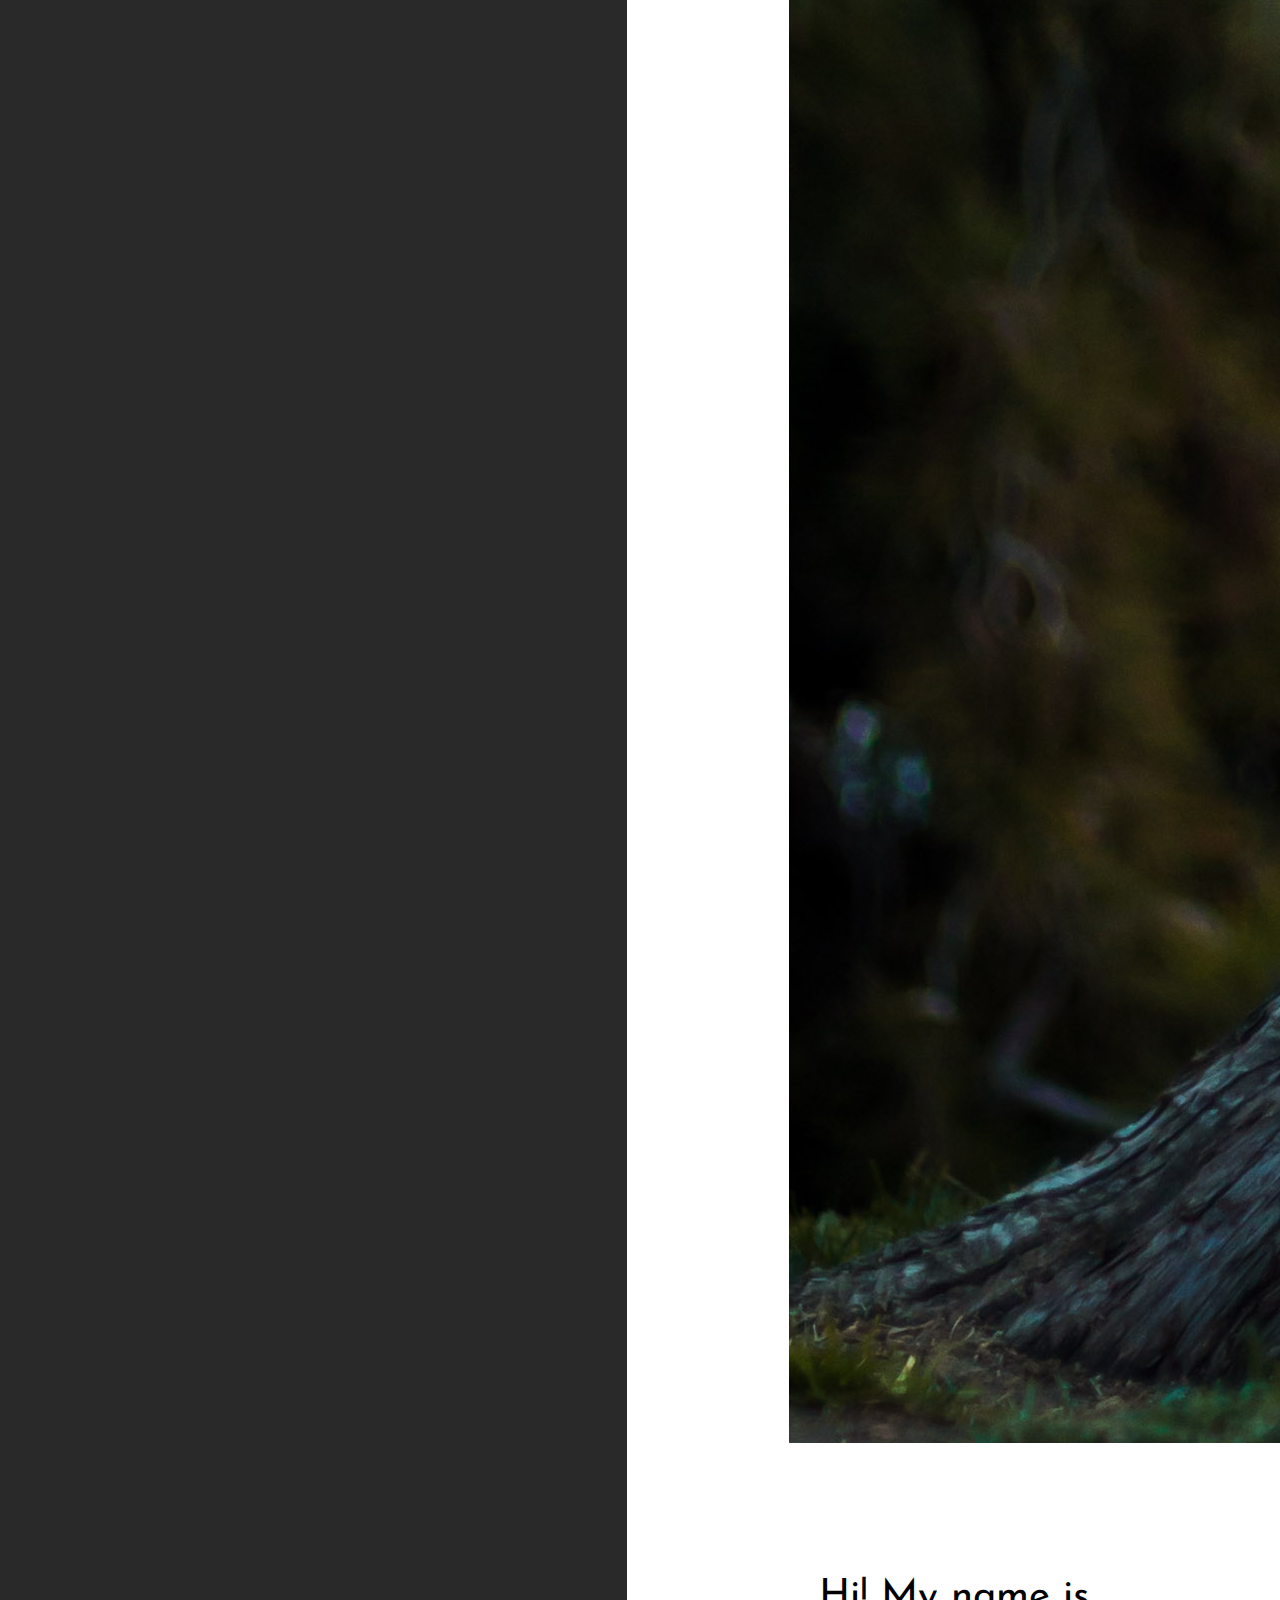
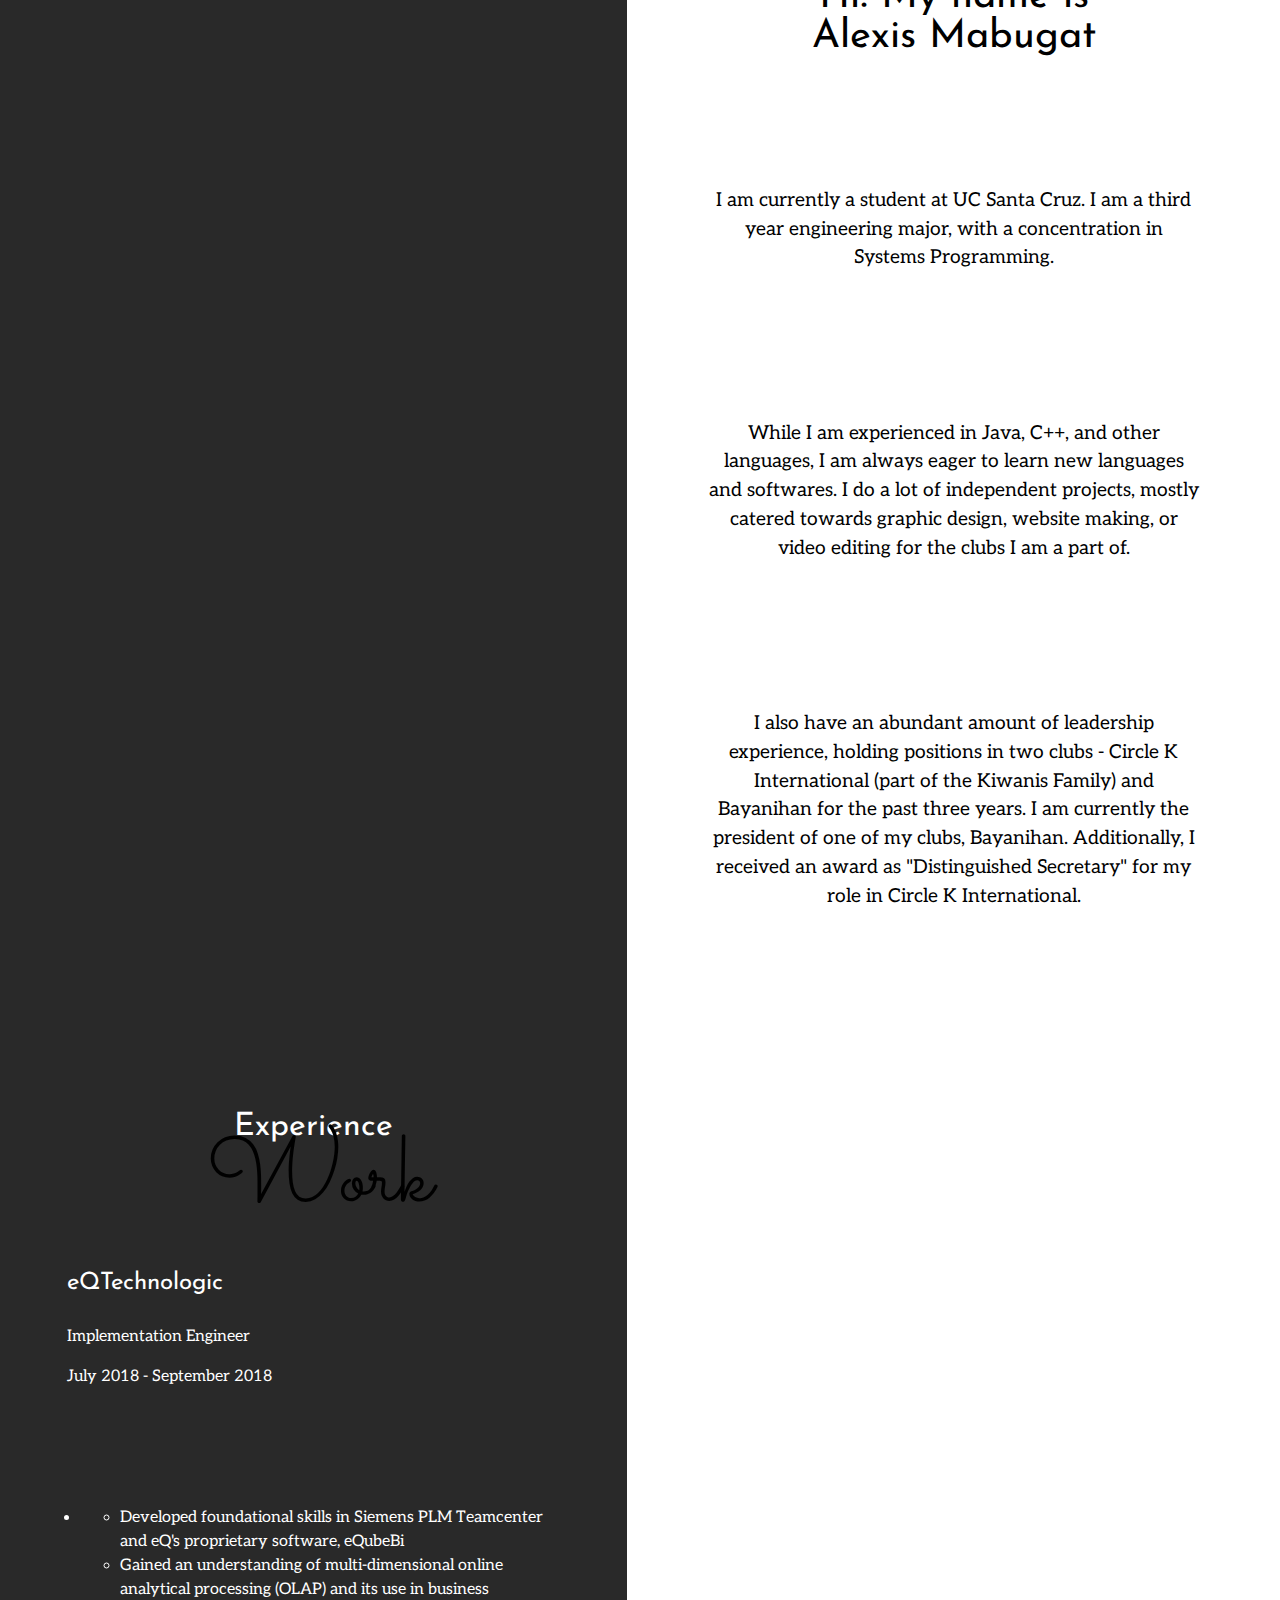
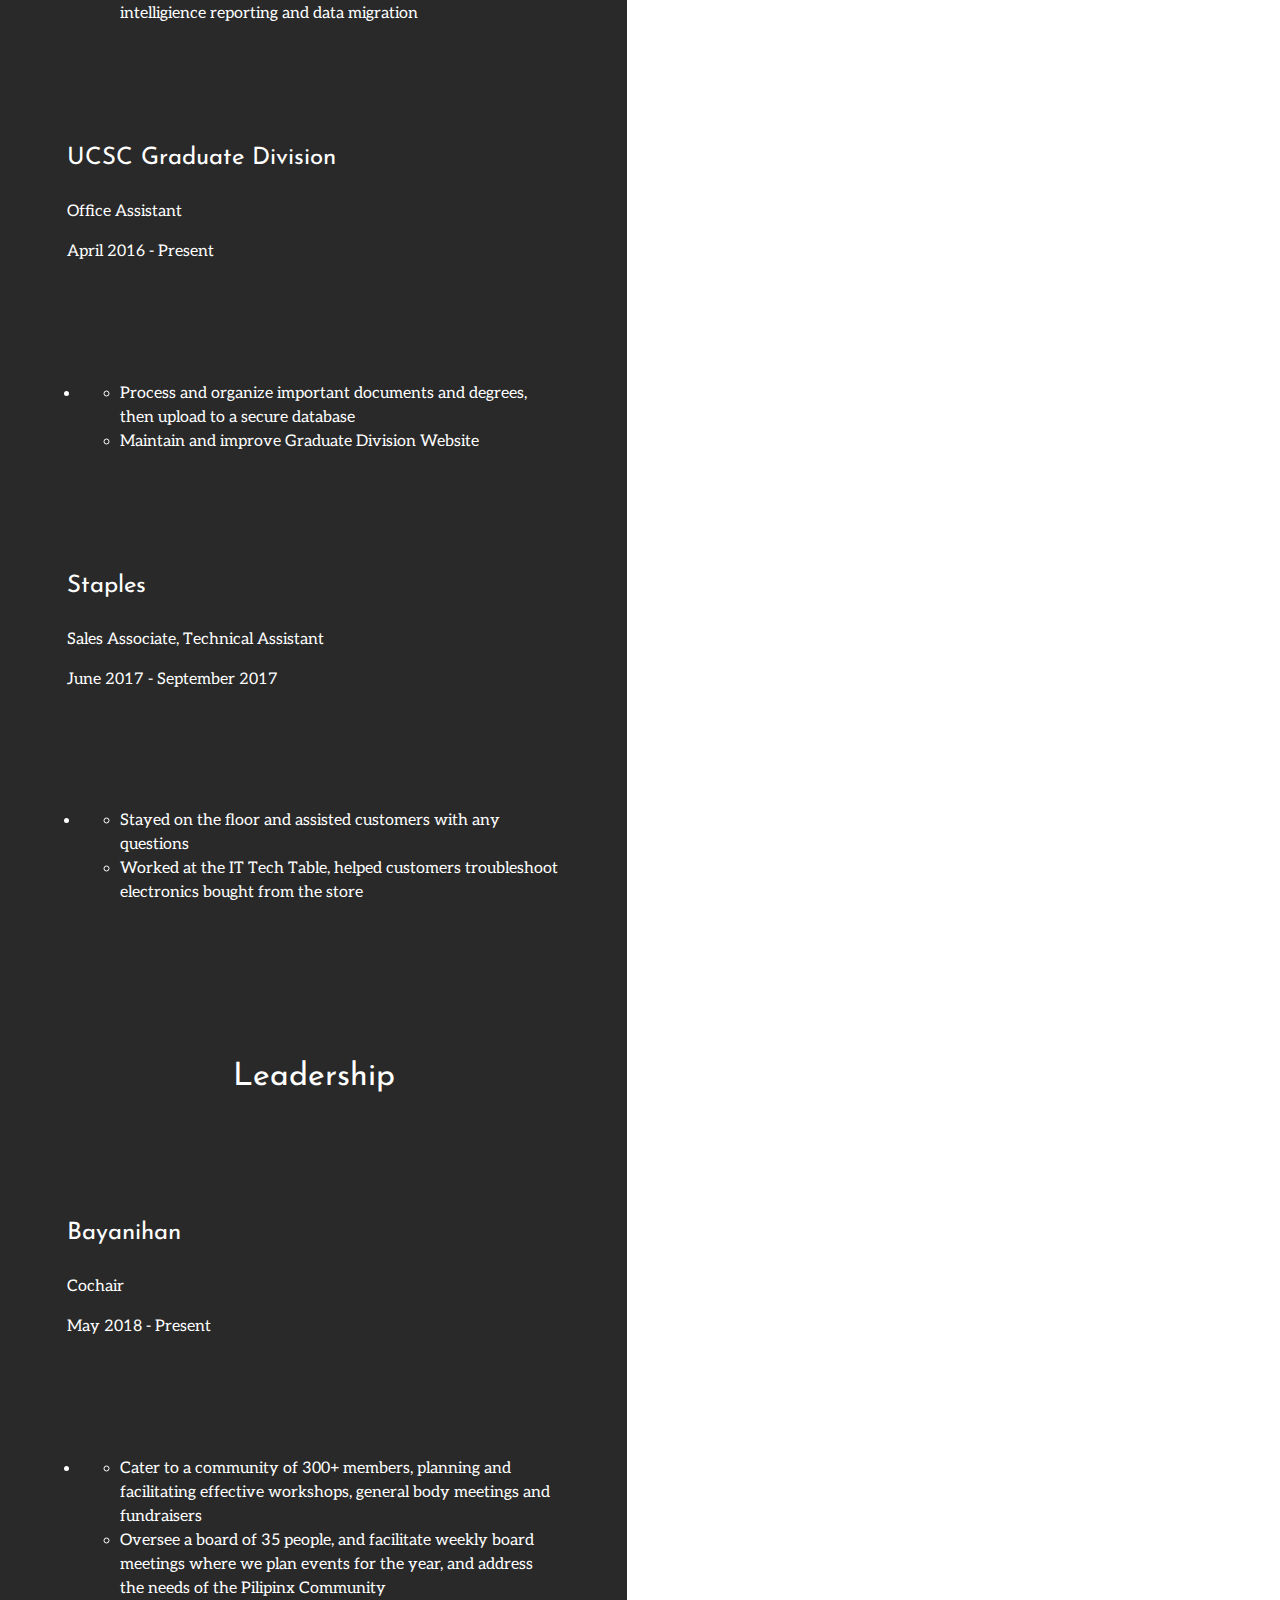
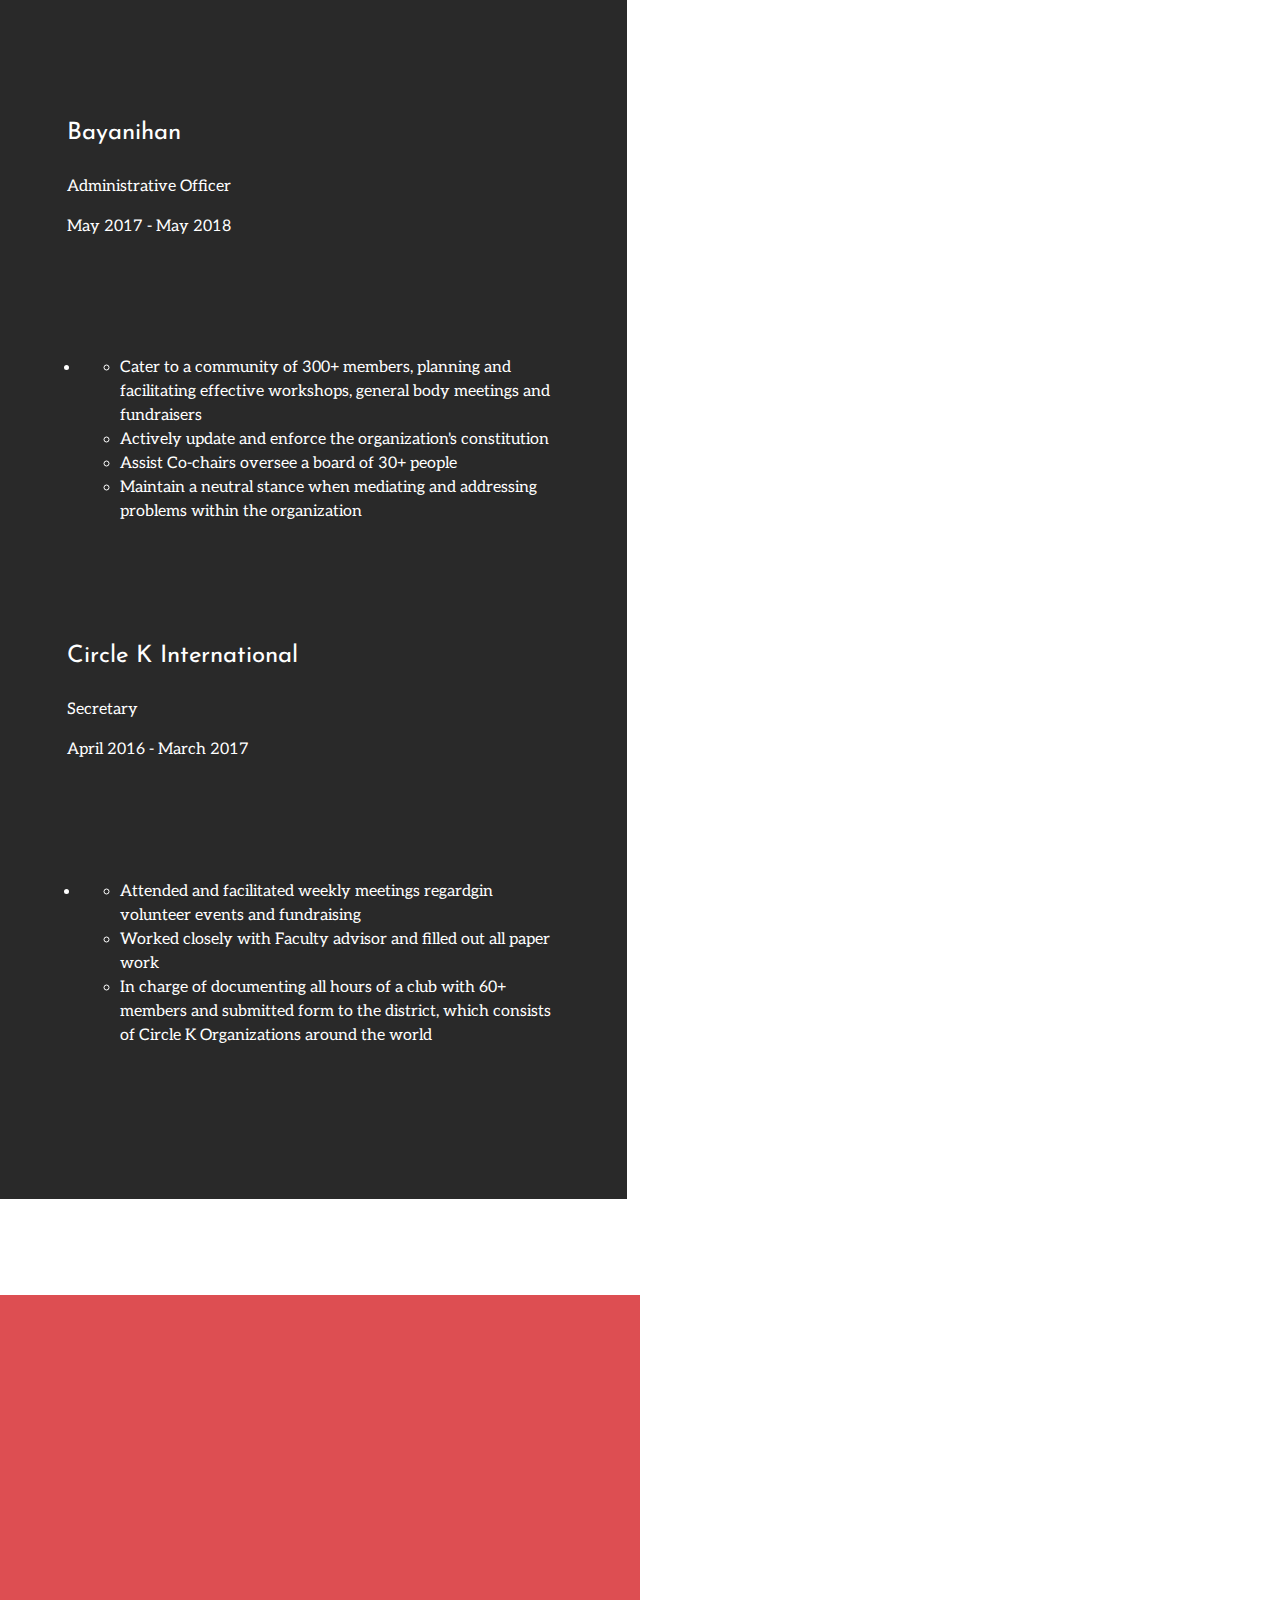
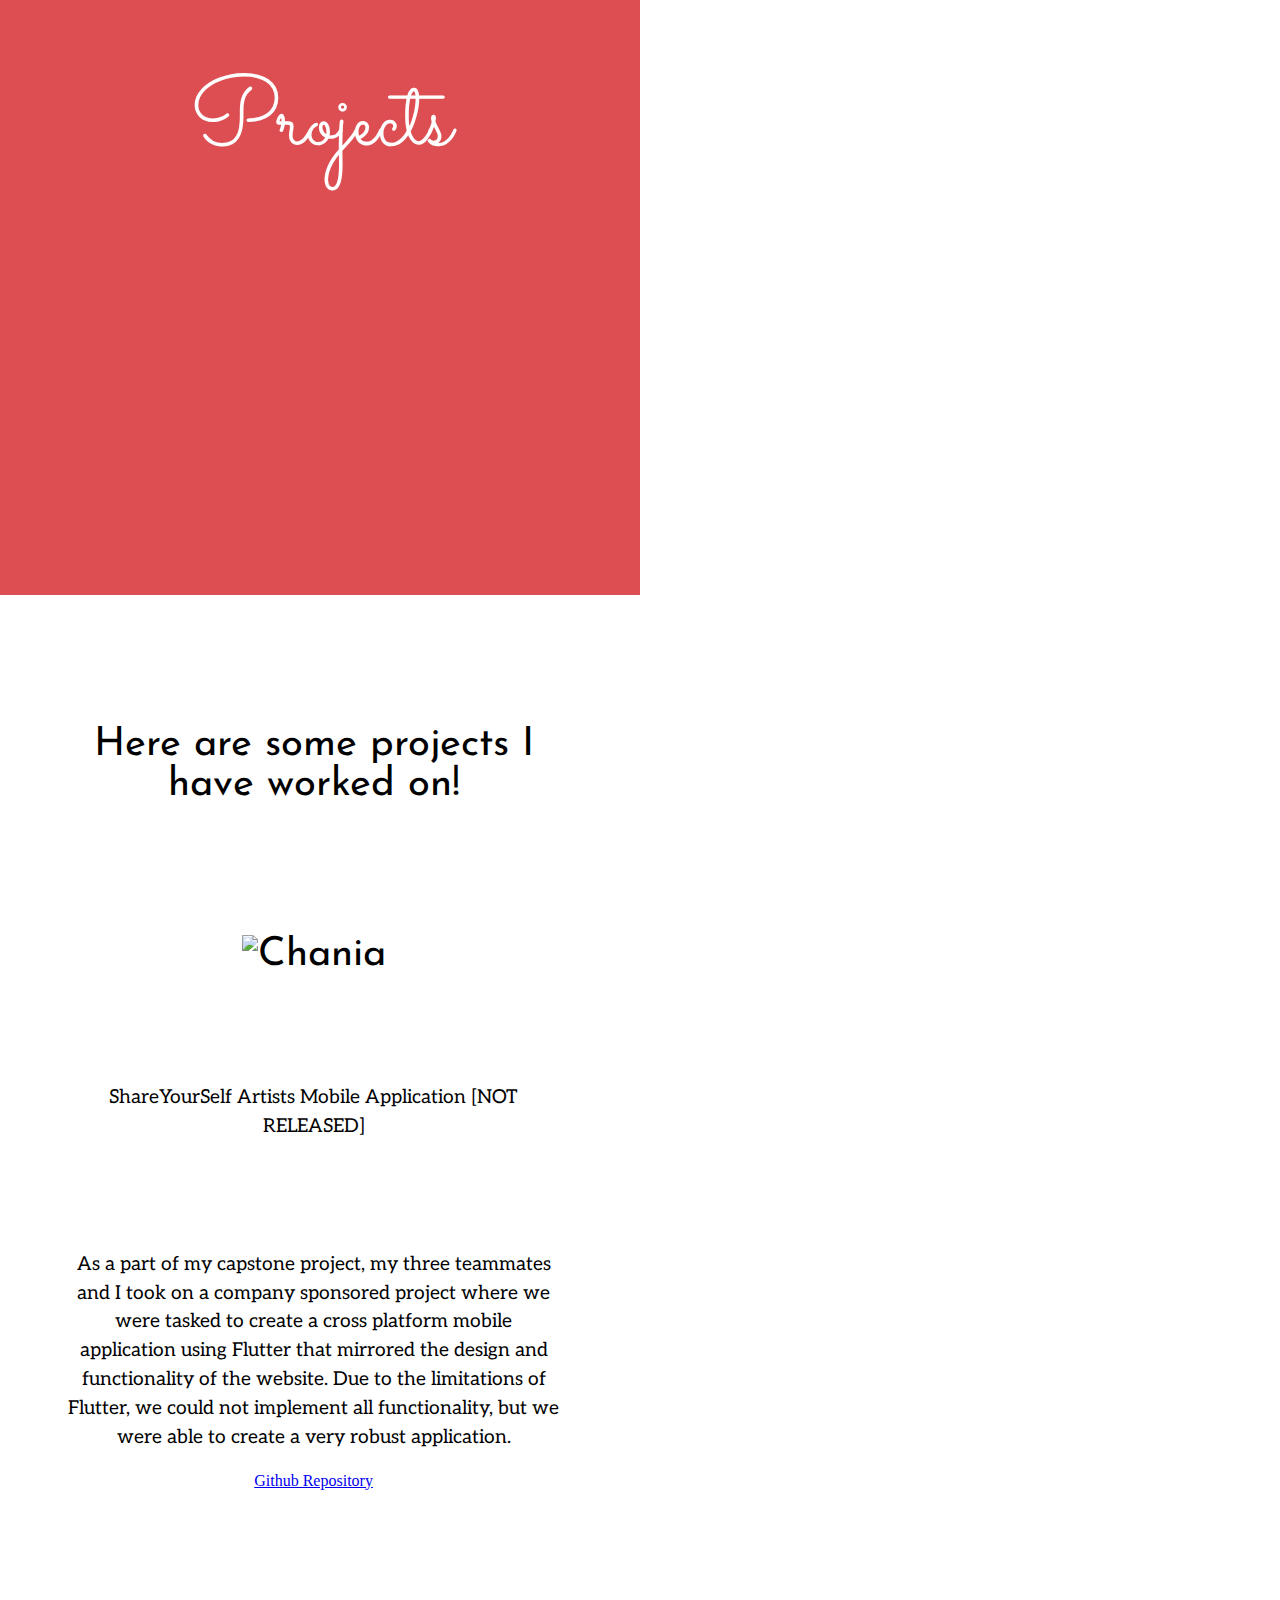
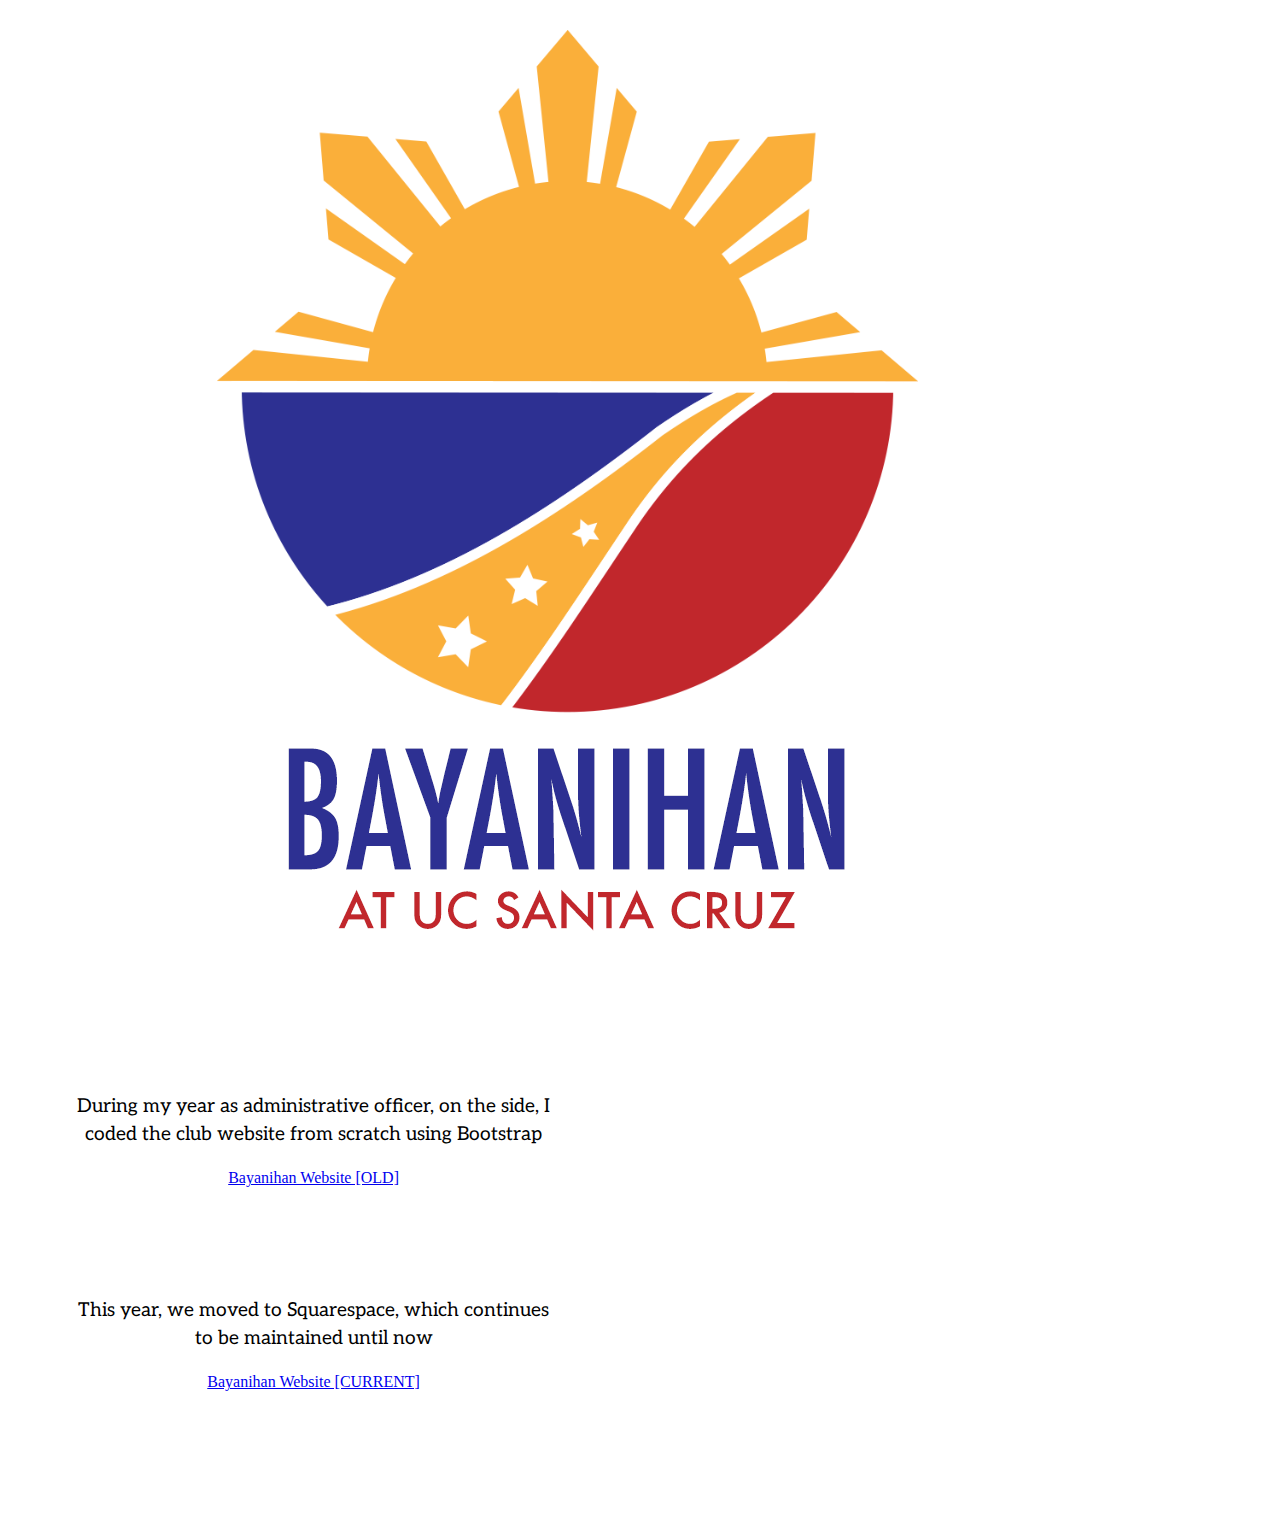
==== commit 9ae17ded: "Mobile Optimization" ====
--- a/index.html
+++ b/index.html
@@ -72,25 +72,25 @@
                          
                         <div class = "col-sm-1">
                             <div style = "font-size: 45%">
-                                <i class="fa fa-envelope-o fix3"></i> 
+                                <a href = "mailto:amabugat@ucsc.edu"><i class="fa fa-envelope-o fix3"></i></a> 
                             </div>
                         </div>
                        
                         
                         <div class = "col-sm-2">
                             <div style = "font-size: 45%">
-                                <i class="fa fa-github fix5"></i>   
+                                <a href = "https://github.com/amabugat"><i class="fa fa-github fix5"></i></a>   
                             </div>
                         </div>
                         <div class = "col-sm-1">
                             <div style = "font-size: 45%">
-                                <i class="fa fa-linkedin-square fix4"></i>
+                                <a href = "https://www.linkedin.com/in/alexis-mabugat-a6a947168/"><i class="fa fa-linkedin-square fix4"></i></a>
                             </div>
                         </div>
                         
                         <div class = "col-sm-4">
                             <div class="fix2">
-                                <a href="#" class="button" id="button-4">About</a>
+                                <a href="#projectText" class="button" id="button-4">About</a>
                             </div>
                         </div>
                     </div>
@@ -104,30 +104,6 @@
                 
             </div>
             
-            
-<!--
-        <div id = "header">
-            <p id = "nameTitle">Alexis Mabugat</p>
-            <p id = "titleSubtext"  class = "font-italic"> "Life isn't about how many breaths you take, it's about the moments that take your breath away" - Hitch</p>
-        </div>
-         
-        <div class="container">
-            <div class="row">
-              <div class="fix1">
-                <a href="#" class="button" id="button-4">Resume</a>
-              </div>
-                <div style = "font-size: 45%">
-                    <i class="fa fa-envelope-o fix3"></i>
-                    <i class="fa fa-github fix5"></i>
-                    <i class="fa fa-linkedin-square fix4"></i>
-                </div>
-                
-              <div class="fix2">
-                <a href="#" class="button" id="button-4">About</a>
-              </div>
-            </div>   
-        </div>    
--->
     </section>
         
 <!--ABOUT SECTION-->
@@ -140,7 +116,7 @@
                 <div class = "column-md-6 content">
                     <div class = "row" style = "text-align: center">
                         <div class = "col-xs-12">
-                            <img class="img-fluid" src="https://www.cesarsway.com/sites/newcesarsway/files/styles/large_article_preview/public/Natural-Dog-Law-2-To-dogs%2C-energy-is-everything.jpg?itok=Z-ujUOUr" id = "aboutLine" alt="Chania">
+                            <img class="img-fluid" src="Stuff/DP.JPG" id = "dp" alt="Chania">
                             <p id = "aboutLine">Hi! My name is <br> Alexis Mabugat</p>
                             <p id = "aboutDesc">I am currently a student at UC Santa Cruz. I am a third year engineering major, with a concentration in Systems Programming. 
                             </p>
@@ -347,14 +323,17 @@
                             <img class="img-fluid" src="https://www.shareyourselfartists.com/static/images/logo.png" id = "aboutLine" alt="Chania">
                             <p id = "aboutDesc">ShareYourSelf Artists Mobile Application [NOT RELEASED] 
                             </p>
-                            <p id = "aboutDesc">As a part of my capstone project, my three teammates and I took on a company sponsored project where we were tasked to create a cross platform mobile application using Flutter that mirrored the design and functionality of the website. Due to the limitations of Flutter, we could not implement all functionality, but we were able to create a very robust application. Code can be found here: (insert Ryan's github later)
+                            <p id = "aboutDesc">As a part of my capstone project, my three teammates and I took on a company sponsored project where we were tasked to create a cross platform mobile application using Flutter that mirrored the design and functionality of the website. Due to the limitations of Flutter, we could not implement all functionality, but we were able to create a very robust application.
                             </p>
+                            <a href = "https://github.com/amabugat">Github Repository</a>
                             <br>
                             <img class="img-fluid" src="Stuff/logo.png" id = "aboutLine" alt="Chania">
-                            <p id = "aboutDesc"> During my year as administrative officer, on the side, I coded the club website from scratch using Bootstrap (insert link here later)</p>
+                            <p id = "aboutDesc"> During my year as administrative officer, on the side, I coded the club website from scratch using Bootstrap</p>
+                            <a href = "https://bayanihanucsc.github.io/">Bayanihan Website [OLD]</a>
                             <br>
-                            <p id = "aboutDesc"> This year, we moved to Squarespace, which continues to be maintained until now (Insert link here)</p>
-                            
+                            <p id = "aboutDesc"> This year, we moved to Squarespace, which continues to be maintained until now</p>
+                            <a href = "https://www.bayanihanucsc.org/">Bayanihan Website [CURRENT]</a>
+                            <p id = "blank"></p>
                         </div>        
                     
                     </div>
--- a/stylesheet.css
+++ b/stylesheet.css
@@ -36,194 +36,184 @@
 
 /* Extra small devices (phones, 600px and down) */
 @media only screen and (max-width: 600px) {
-  
-
-
-#nameTest{
-    color:white;
-    padding-top: 50%;
-    font-size: 60%;
-    text-shadow: 0px 0px 0 #000,
-    1px -1px 0 #000,
-    3px 6px  #000,
-    1px 1px  #000;  
-}
-
-#titleTest{
-    color: 	#DD4E52;
-    font-family: 'Josefin Sans', sans-serif;
-    font-size: 20%;
-    padding: 5% 20% 5% 20%;
-}
-
-
-.button{
-    font-size: 0;
-}
-
-
-.disappear{
-    display:none;
-}
-
-.leftcol {
-   overflow:hidden;
-/*    he ight: 100vh;*/
-    height: 100px;
-    position: sticky;
-    top:0;
+      #nameTest{
+        color:white;
+        padding-top: 50%;
+        font-size: 60%;
+        text-shadow: 0px 0px 0 #000,
+        1px -1px 0 #000,
+        3px 6px  #000,
+        1px 1px  #000;  
+    }
+
+    #titleTest{
+        color: 	#DD4E52;
+        font-family: 'Josefin Sans', sans-serif;
+        font-size: 20%;
+        padding: 5% 20% 5% 20%;
+    }
+
+
+    .button{
+        font-size: 0;
+    }
+
+
+    .disappear{
+        display:none;
+    }
+
+      #dp{
+        padding:20% 20% 0% 20%;
+    }
     
-}
-
-.rightcol {
-   height: 100vh;
-}
-
-.sticky {
-    position: fixed;
-    top:0;
-}
-
-
-.pcc_bg{
-    background-color: #DD4E52;
-    
-}
-
-
-/* apply a natural box layout model to all elements, but allowing components to change */
-*, *:before, *:after {
-  box-sizing: inherit;
-}
-
-
-.content {
-  padding: 0px 40px 0px 40px;
-  width: 100%;
-}
-
-.content1 {
-  padding: 0 40px;
-  width: 100%;
-  background-color:  #292929;
-}
-
-.content2 {
-  padding: 0 40px;
-  width: 100%;
-  background-color:  white;
-}
-
-.sidebar {
-/*  padding: 20px;*/
-    height:100vh;
-  width: 100%;
-  background-color: #DD4E52;
-  color: white;
-}
-
-.sidebar1 {
-/*  padding: 20px;*/
-    height:100vh;
-  width: 100%;
-  background-color: white;
-  color: white;
-}
-
-.sidebar2 {
-/*  padding: 20px;*/
-    height:100vh;
-  width: 100%;
-  background-color:  #DD4E52;
-/*  color: white;*/
-}
-
-#aboutText{
-/*    transform: translate(0%,500%);*/
-    padding-top: 40vh;
-    text-align: center;
-     font-family: 'Sacramento', cursive;
-    font-size: 6rem;
-}
-
-#aboutLine{
-/*    transform: translate(0%,500%);*/
-    padding-top: 10vh;
-    padding-left: 3vh;
-    padding-right: 3vh;
-    text-align: center;
-    font-family: 'Josefin Sans', sans-serif;
-    font-size: 180%; 
-}
-
-#aboutDesc{
-    font-family: 'Aleo', serif;
-    font-size: 100%; 
-    padding-top: 10vh;
-    padding-left: 3vh;
-    padding-right: 3vh;
-    line-height: 1.5;
-}
-
-#workText{
-/*    transform: translate(0%,500%);*/
-    padding-top: 40vh;
-    text-align: center;
-     font-family: 'Sacramento', cursive;
-    font-size: 6rem;
-    color:black;
-}
-
-#workJob{
-    font-family: 'Josefin Sans', sans-serif;
-    font-size: 1.5rem; 
-    padding-top: 10vh;
-    padding-left: 3vh;
-    padding-right: 3vh;
-    line-height: 1.5;
-    text-align: left;
-}
-
-#workLine{
-/*    transform: translate(0%,500%);*/
-    padding-top: 10vh;
-    padding-left: 3vh;
-    padding-right: 3vh;
-    text-align: center;
-    font-family: 'Josefin Sans', sans-serif;
-    font-size: 2rem; 
-}
-
-#workDetails{
-    font-family: 'Aleo', serif;
-    padding-left: 3vh;
-    font-size: 1rem; 
-/*    padding-left: 3vh;*/
-    padding-right: 3vh;
-    line-height: 1.5;
-    text-align: left;
-}
-#workDesc{
-    font-family: 'Aleo', serif;
-/*    padding-top: 7.5vh;*/
-    font-size: 1rem; 
-/*    padding-left: 3vh;*/
-    padding-right: 3vh;
-    line-height: 1.5;
-    text-align: left;
-}
-
-#projectText{
-/*    transform: translate(0%,500%);*/
-    padding-top: 40vh;
-    text-align: center;
-     font-family: 'Sacramento', cursive;
-    font-size: 6rem;
-    color:white;
-}
-
+    .leftcol {
+       overflow:hidden;
+        height: 100px;
+        position: sticky;
+        top:0;
+
+    }
+
+    .rightcol {
+       height: 100vh;
+    }
+
+    .sticky {
+        position: fixed;
+        top:0;
+    }
+
+
+    .pcc_bg{
+        background-color: #DD4E52;
+
+    }
+
+    *, *:before, *:after {
+      box-sizing: inherit;
+    }
+
+
+    .content {
+      padding: 0px 40px 0px 40px;
+      width: 100%;
+    }
+
+    .content1 {
+      padding: 0 40px;
+      width: 100%;
+      background-color:  #292929;
+    }
+
+    .content2 {
+      padding: 0 40px;
+      width: 100%;
+      background-color:  white;
+    }
+
+    .sidebar {
+        height:100vh;
+      width: 100%;
+      background-color: #DD4E52;
+      color: white;
+    }
+
+    .sidebar1 {
+        height:100vh;
+      width: 100%;
+      background-color: white;
+      color: white;
+    }
+
+    .sidebar2 {
+        height:100vh;
+      width: 100%;
+      background-color:  #DD4E52;
+    }
+
+    #aboutText{
+        padding-top: 40vh;
+        text-align: center;
+         font-family: 'Sacramento', cursive;
+        font-size: 6rem;
+    }
+
+    #aboutLine{
+        padding-top: 10vh;
+        padding-left: 3vh;
+        padding-right: 3vh;
+        text-align: center;
+        font-family: 'Josefin Sans', sans-serif;
+        font-size: 180%; 
+    }
+
+    #aboutDesc{
+        font-family: 'Aleo', serif;
+        font-size: 100%; 
+        padding-top: 10vh;
+        padding-left: 3vh;
+        padding-right: 3vh;
+        line-height: 1.5;
+    }
+
+    #workText{
+        padding-top: 40vh;
+        text-align: center;
+         font-family: 'Sacramento', cursive;
+        font-size: 6rem;
+        color:black;
+    }
+
+    #workJob{
+        font-family: 'Josefin Sans', sans-serif;
+        font-size: 1.5rem; 
+        padding-top: 10vh;
+        padding-left: 3vh;
+        padding-right: 3vh;
+        line-height: 1.5;
+        text-align: left;
+    }
+
+    #workLine{
+        padding-top: 10vh;
+        padding-left: 3vh;
+        padding-right: 3vh;
+        text-align: center;
+        font-family: 'Josefin Sans', sans-serif;
+        font-size: 2rem; 
+    }
+
+    #workDetails{
+        font-family: 'Aleo', serif;
+        padding-left: 3vh;
+        font-size: 1rem; 
+        padding-right: 3vh;
+        line-height: 1.5;
+        text-align: left;
+    }
+    #workDesc{
+        font-family: 'Aleo', serif;
+        font-size: 1rem; 
+        padding-right: 3vh;
+        line-height: 1.5;
+        text-align: left;
+    }
+
+    #projectText{
+        padding-top: 40vh;
+        text-align: center;
+         font-family: 'Sacramento', cursive;
+        font-size: 6rem;
+        color:white;
+    }
+
+    #blank{
+        padding-bottom: 20%;
+    }
 
 } 
+
 /*tablets*/
 @media only screen and (min-width: 600px) {
 
@@ -302,46 +292,26 @@
         height: 50%;
     }
 
-    .fix1{
-
-    }
-
-    .fix2{
-
-    }
-
     .fix3{
-    /*
-       position:absolute;
-        top: 88%;
-        left:40%;
-        transform: translate(-50%,-50%);
-    */
         color: #DD4E52;
     }
 
     .fix4{
-    /*
-       position:absolute;
-        top: 88%;
-        left:60%;
-        transform: translate(-50%,-50%);
-    */
         color: #DD4E52;
     }
 
     .fix5{
-       position:absolute;
-        top: 40%;
-        left:80%;
-        transform: translate(-50%,-50%);
+        padding-left: 45%;
         color: #DD4E52;
     }
 
-
+    #dp{
+        padding:15% 10% 0% 10%;
+    }
+    
+    
     .leftcol {
        overflow:hidden;
-    /*    height: 100vh;*/
         height: 100px;
         position: sticky;
         top:0;
@@ -357,20 +327,6 @@
         top:0;
     }
 
-
-    .pcc_bg{
-
-        background-color: #DD4E52;
-    /*
-        background-size: cover;
-        background-position: center;
-        background-repeat: no-repeat;
-    */
-
-    }
-
-
-    /* apply a natural box layout model to all elements, but allowing components to change */
     *, *:before, *:after {
       box-sizing: inherit;
     }
@@ -394,7 +350,6 @@
     }
 
     .sidebar {
-    /*  padding: 20px;*/
         height:100vh;
       width: 50%;
       background-color: #DD4E52;
@@ -402,7 +357,6 @@
     }
 
     .sidebar1 {
-    /*  padding: 20px;*/
         height:100vh;
       width: 50%;
       background-color: white;
@@ -410,15 +364,12 @@
     }
 
     .sidebar2 {
-    /*  padding: 20px;*/
         height:100vh;
       width: 50%;
       background-color:  #DD4E52;
-    /*  color: white;*/
     }
 
     #aboutText{
-    /*    transform: translate(0%,500%);*/
         padding-top: 40vh;
         text-align: center;
          font-family: 'Sacramento', cursive;
@@ -426,7 +377,6 @@
     }
 
     #aboutLine{
-    /*    transform: translate(0%,500%);*/
         padding-top: 10vh;
         padding-left: 3vh;
         padding-right: 3vh;
@@ -445,7 +395,6 @@
     }
 
     #workText{
-    /*    transform: translate(0%,500%);*/
         padding-top: 40vh;
         text-align: center;
          font-family: 'Sacramento', cursive;
@@ -464,7 +413,6 @@
     }
 
     #workLine{
-    /*    transform: translate(0%,500%);*/
         padding-top: 10vh;
         padding-left: 3vh;
         padding-right: 3vh;
@@ -477,7 +425,6 @@
         font-family: 'Aleo', serif;
         padding-left: 3vh;
         font-size: 1rem; 
-    /*    padding-left: 3vh;*/
         padding-right: 3vh;
         line-height: 1.5;
         text-align: left;
@@ -486,14 +433,12 @@
         font-family: 'Aleo', serif;
         padding-top: 7.5vh;
         font-size: 1rem; 
-    /*    padding-left: 3vh;*/
         padding-right: 3vh;
         line-height: 1.5;
         text-align: left;
     }
 
     #projectText{
-    /*    transform: translate(0%,500%);*/
         padding-top: 40vh;
         text-align: center;
          font-family: 'Sacramento', cursive;
@@ -524,6 +469,10 @@
       position: -webkit-sticky;
       position: sticky;
       top: 0;
+    }
+    
+    #blank{
+        padding-bottom: 20%;
     }
     
 }
@@ -604,48 +553,27 @@
         height: 50%;
     }
 
-    .fix1{
-
-    }
-
-    .fix2{
-
-    }
-
     .fix3{
-    /*
-       position:absolute;
-        top: 88%;
-        left:40%;
-        transform: translate(-50%,-50%);
-    */
         color: #DD4E52;
     }
 
     .fix4{
-    /*
-       position:absolute;
-        top: 88%;
-        left:60%;
-        transform: translate(-50%,-50%);
-    */
+
         color: #DD4E52;
     }
 
     .fix5{
-    /*
-       position:absolute;
-        top: 88%;
-        left:50%;
-        transform: translate(-50%,-50%);
-    */
+        padding-left: 0%;
         color: #DD4E52;
     }
 
-
+    #dp{
+        padding:15% 20% 0% 20%;
+    }
+    
+    
     .leftcol {
        overflow:hidden;
-    /*    height: 100vh;*/
         height: 100px;
         position: sticky;
         top:0;
@@ -662,23 +590,9 @@
     }
 
 
-    .pcc_bg{
-
-        background-color: #DD4E52;
-    /*
-        background-size: cover;
-        background-position: center;
-        background-repeat: no-repeat;
-    */
-
-    }
-
-
-    /* apply a natural box layout model to all elements, but allowing components to change */
     *, *:before, *:after {
       box-sizing: inherit;
     }
-
 
     .content {
       padding: 0px 40px 0px 40px;
